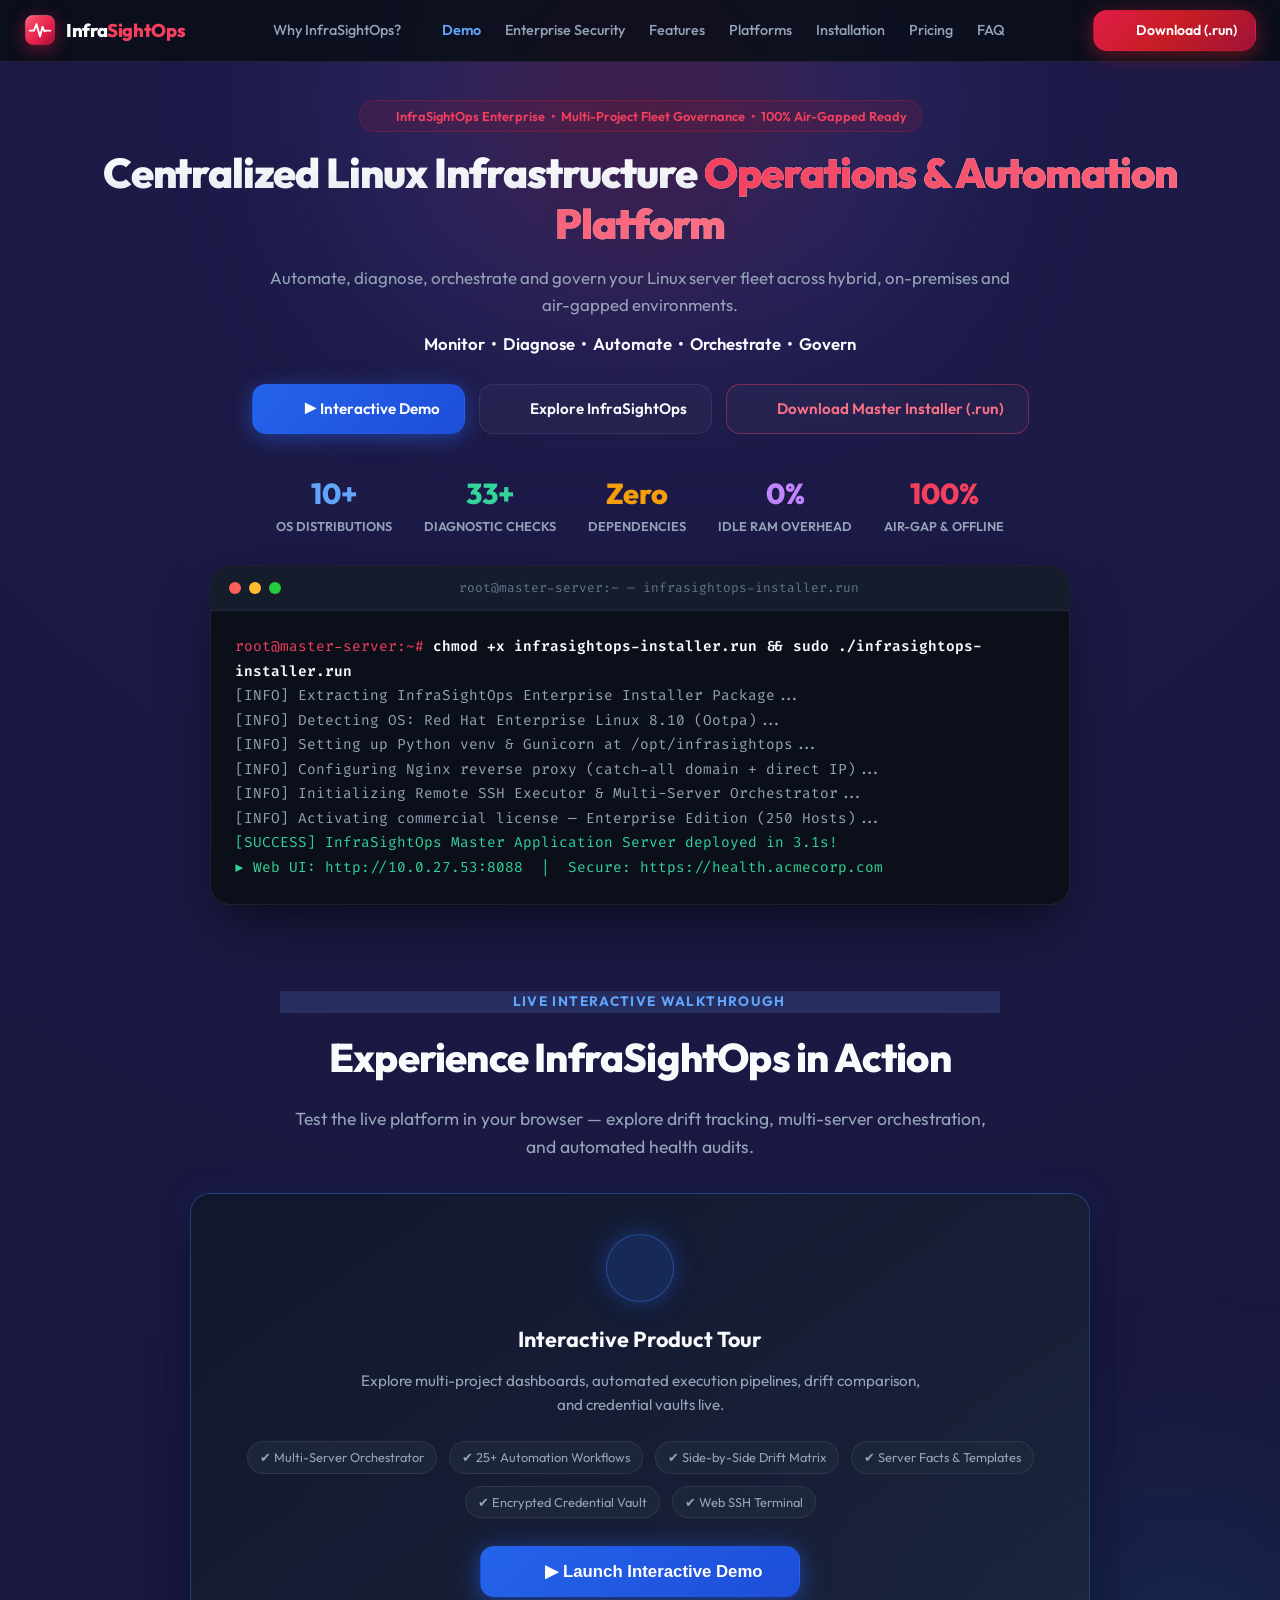
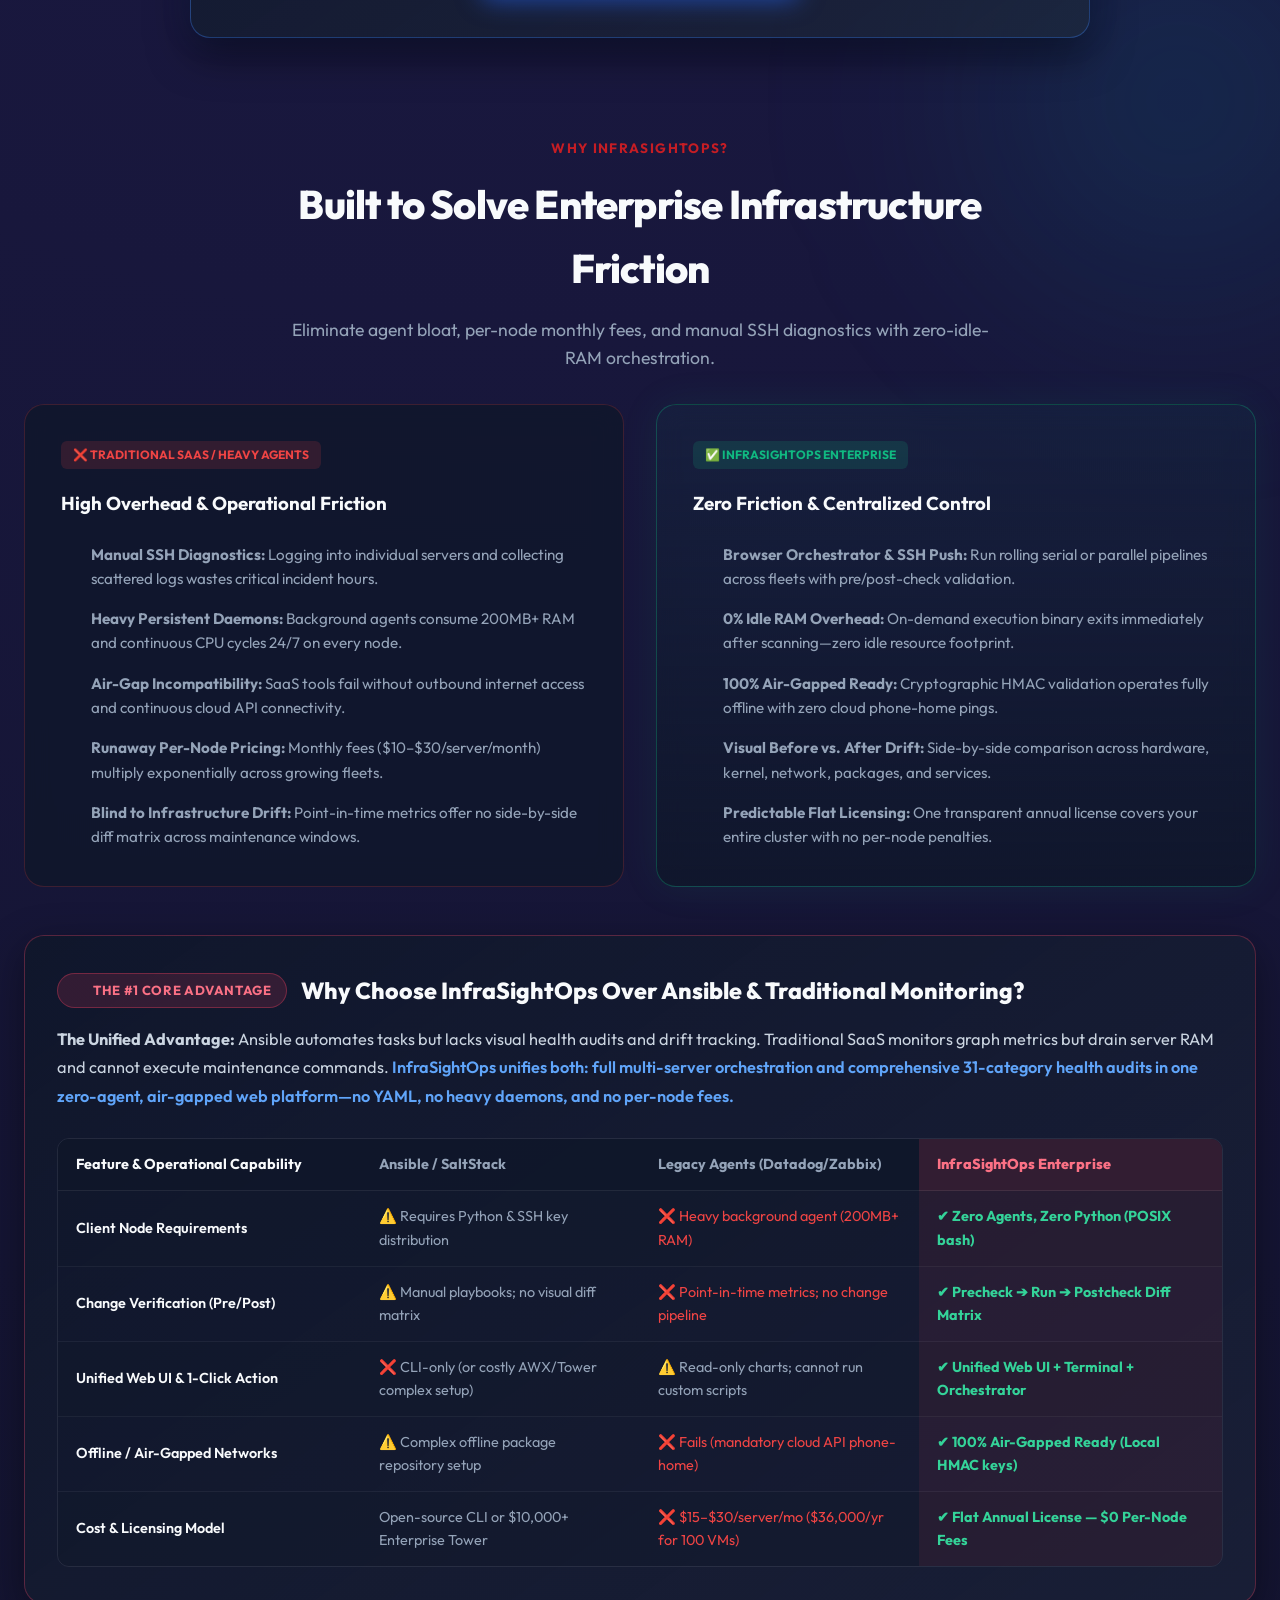
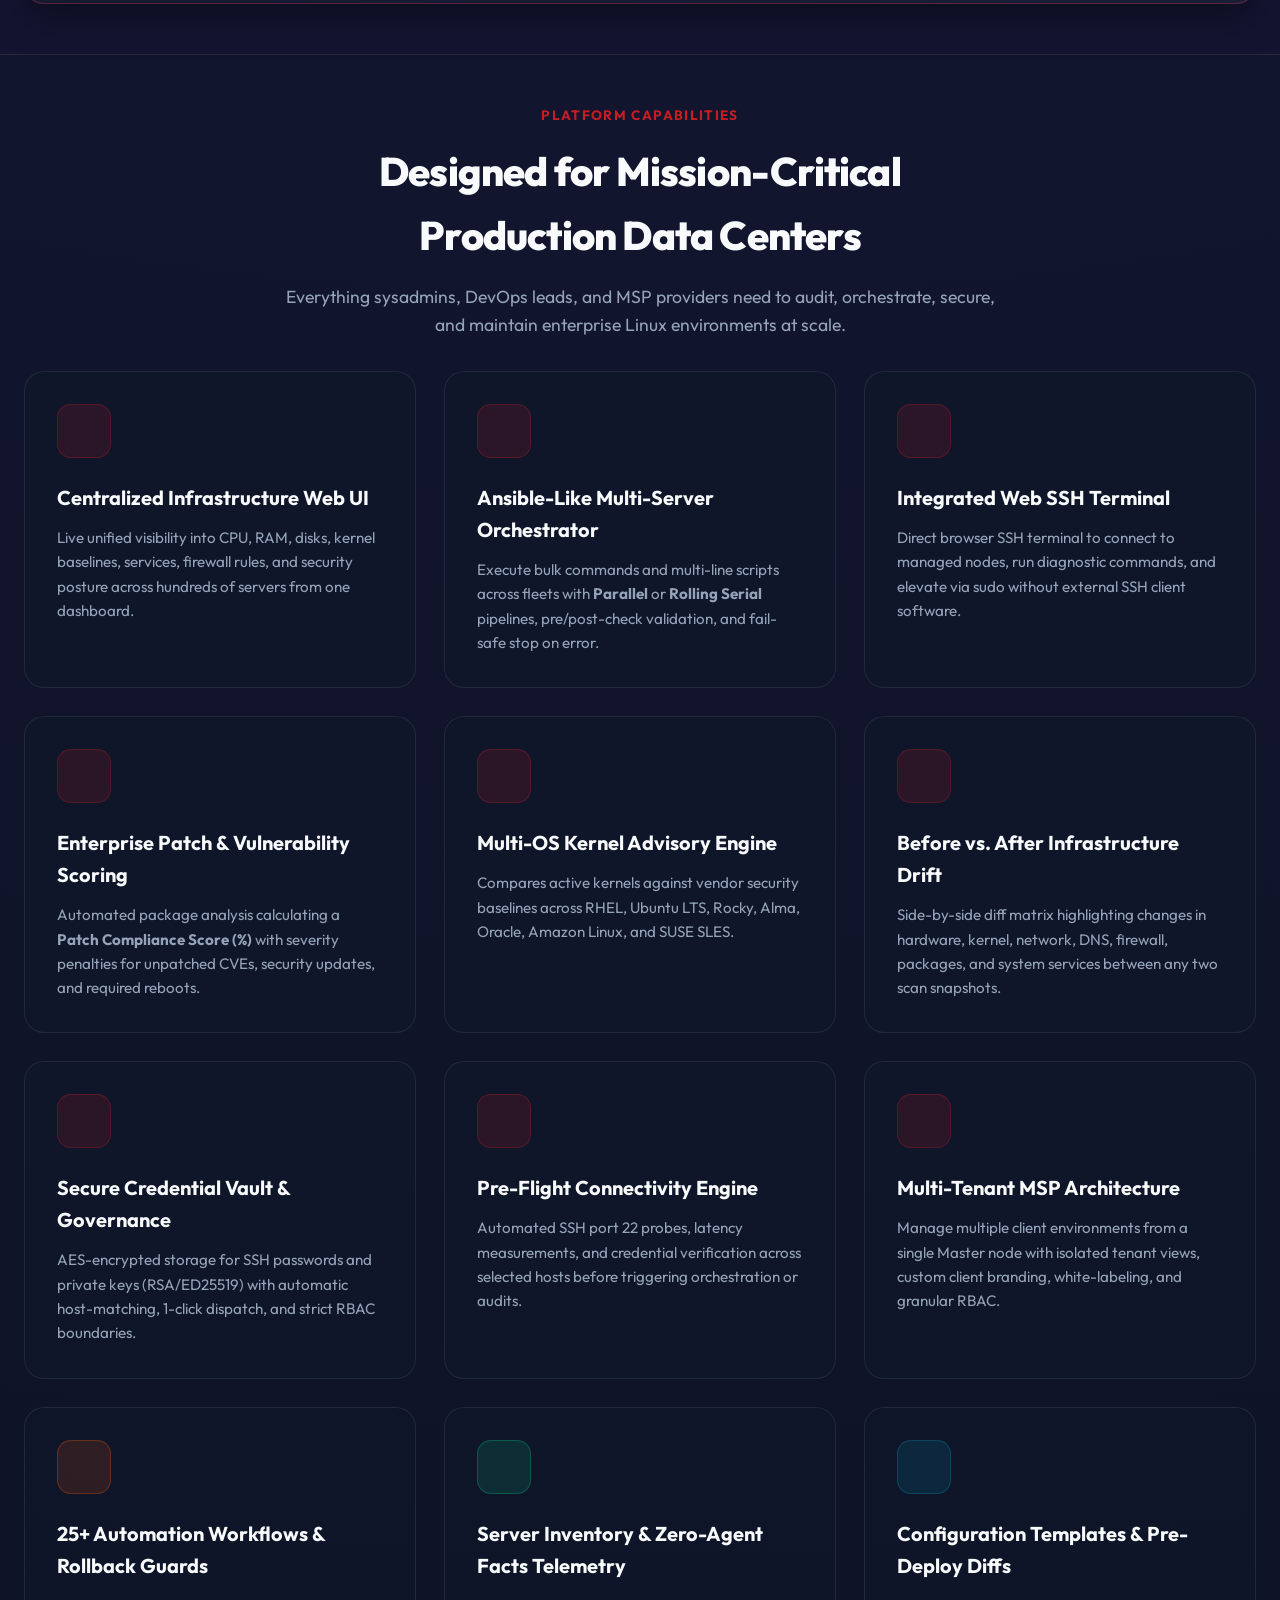
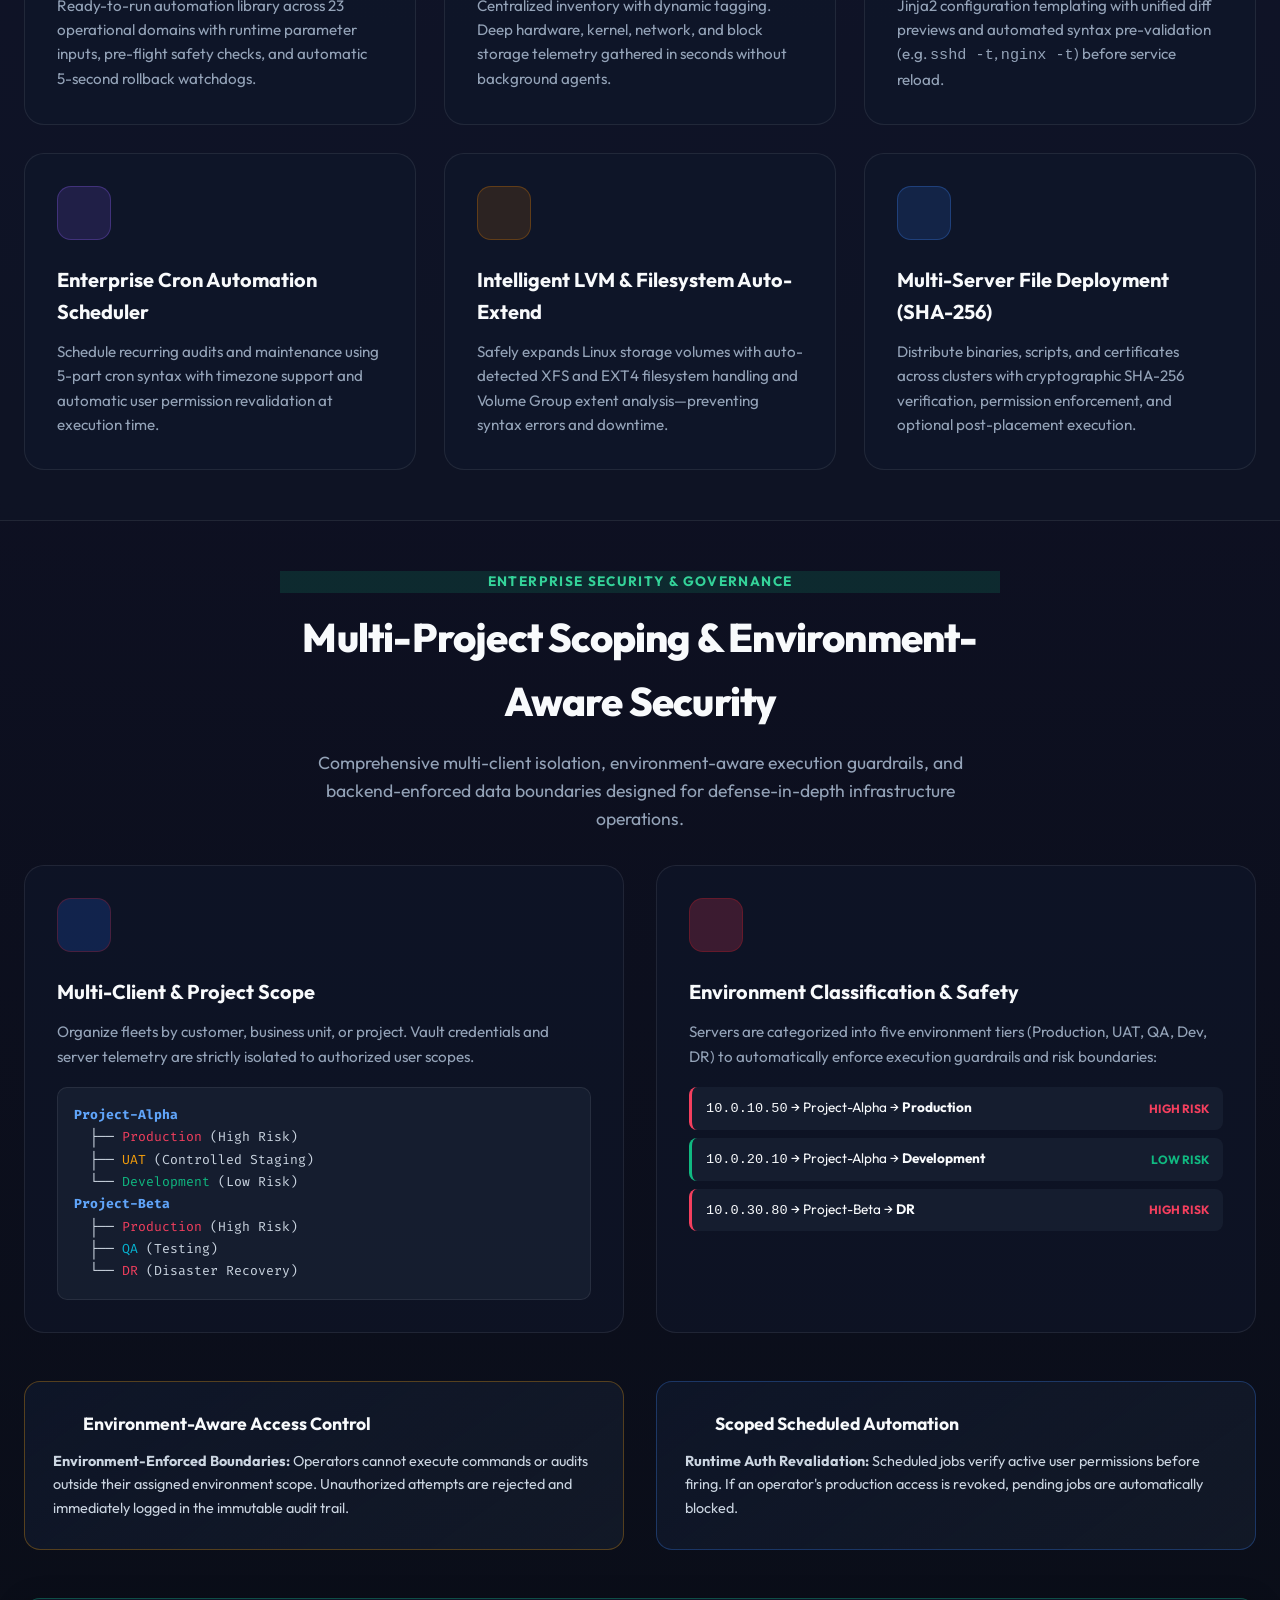
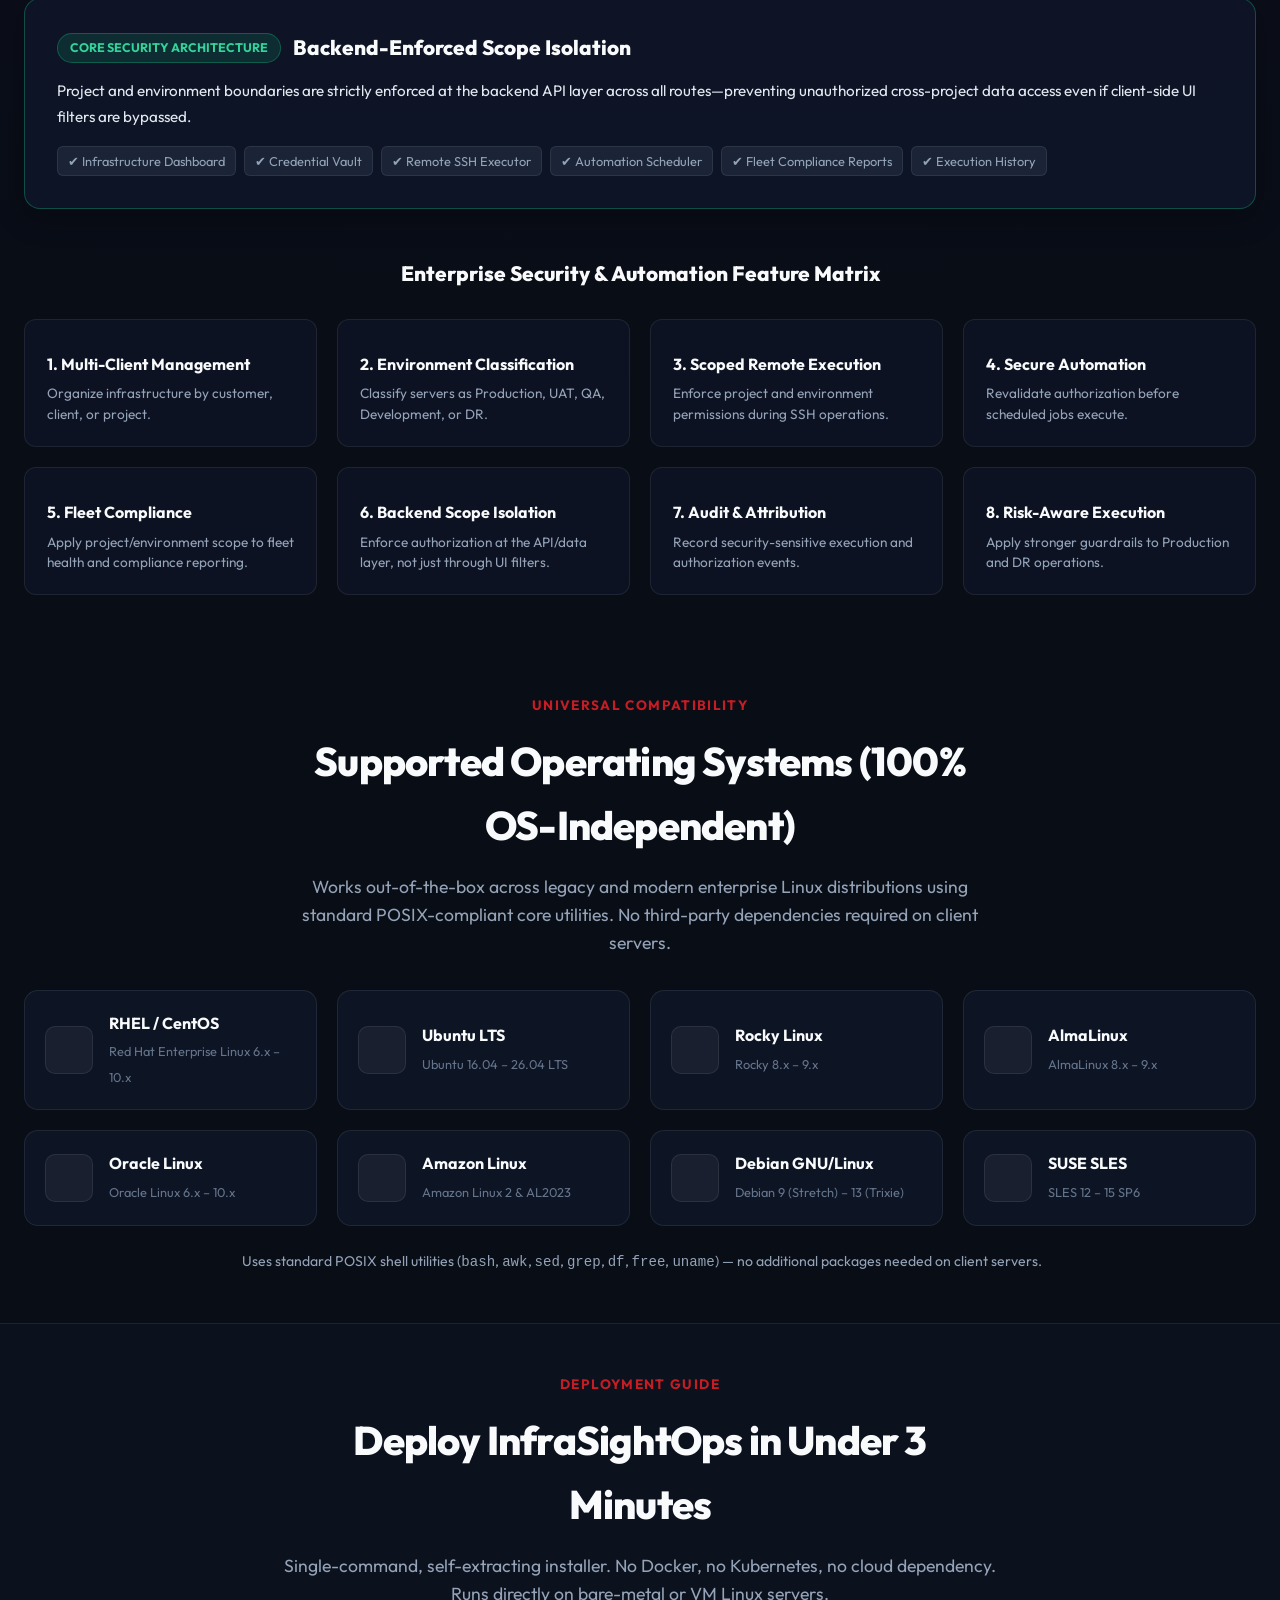
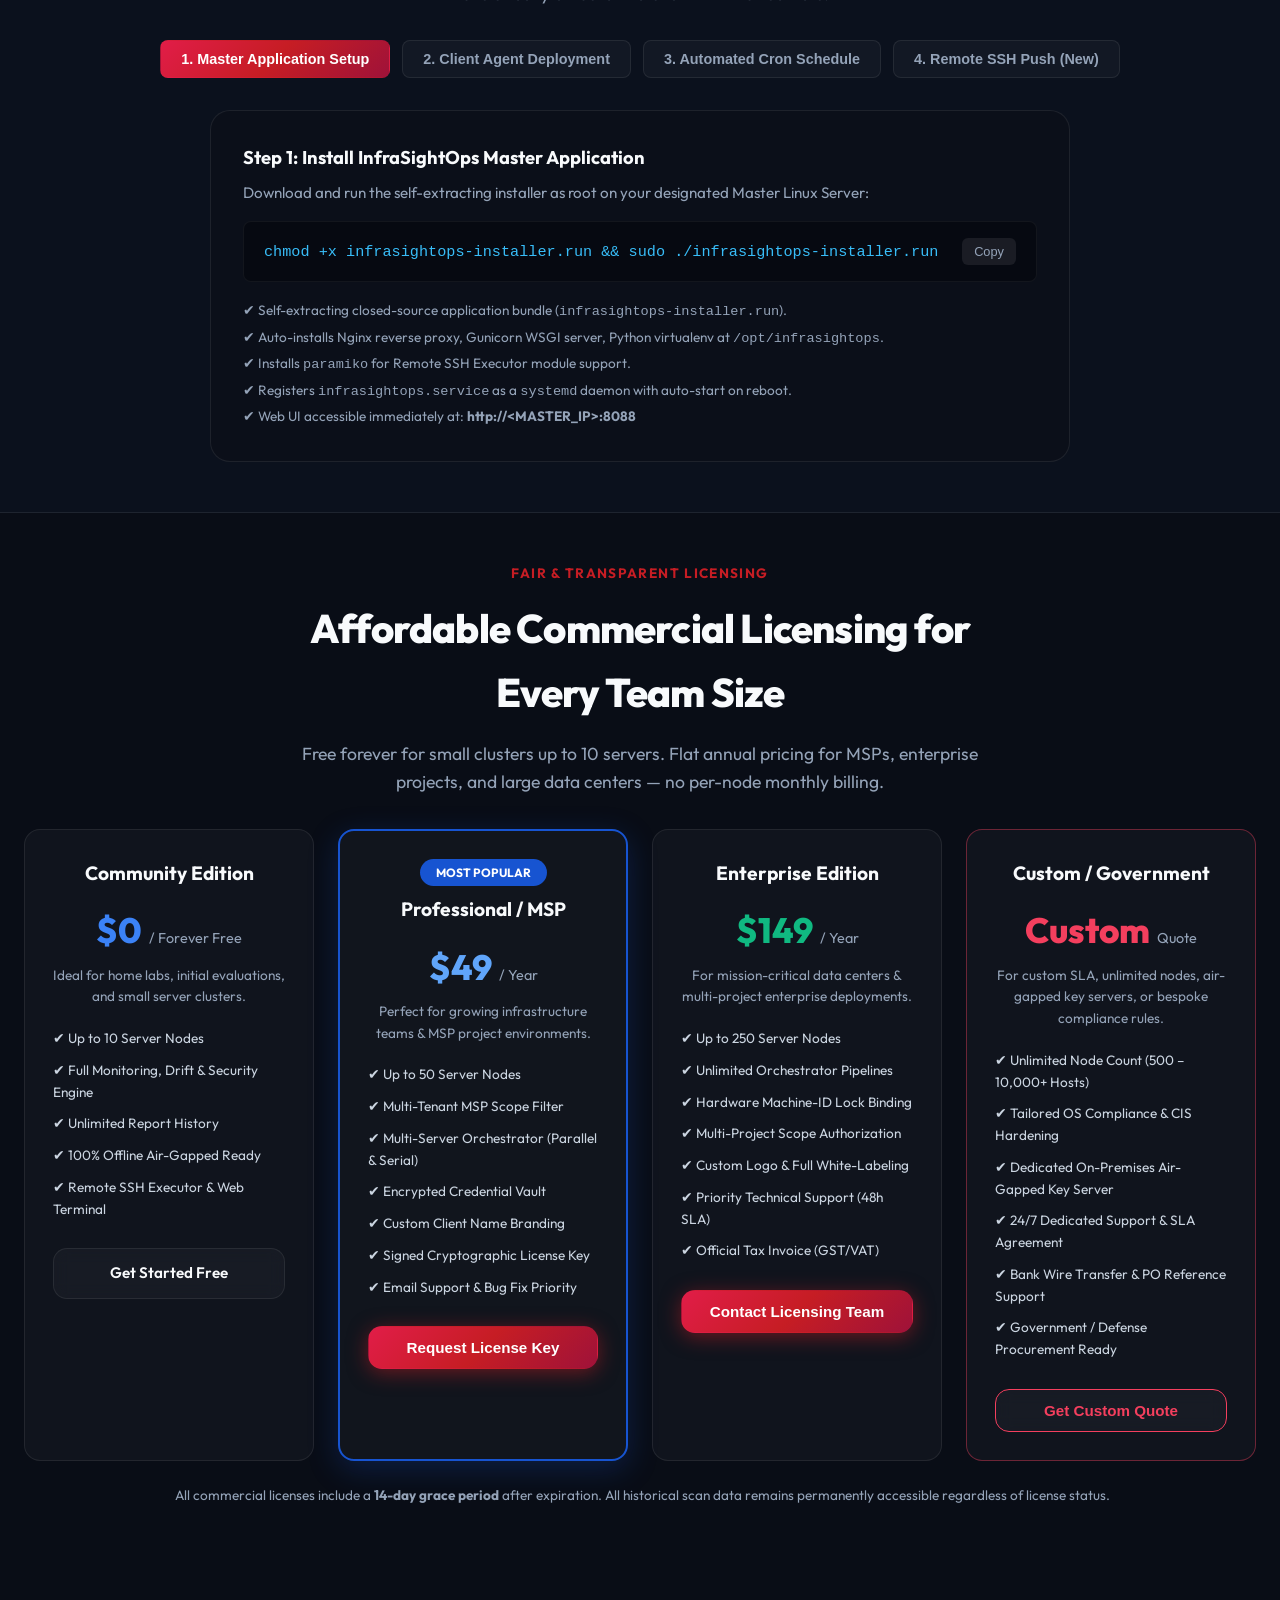
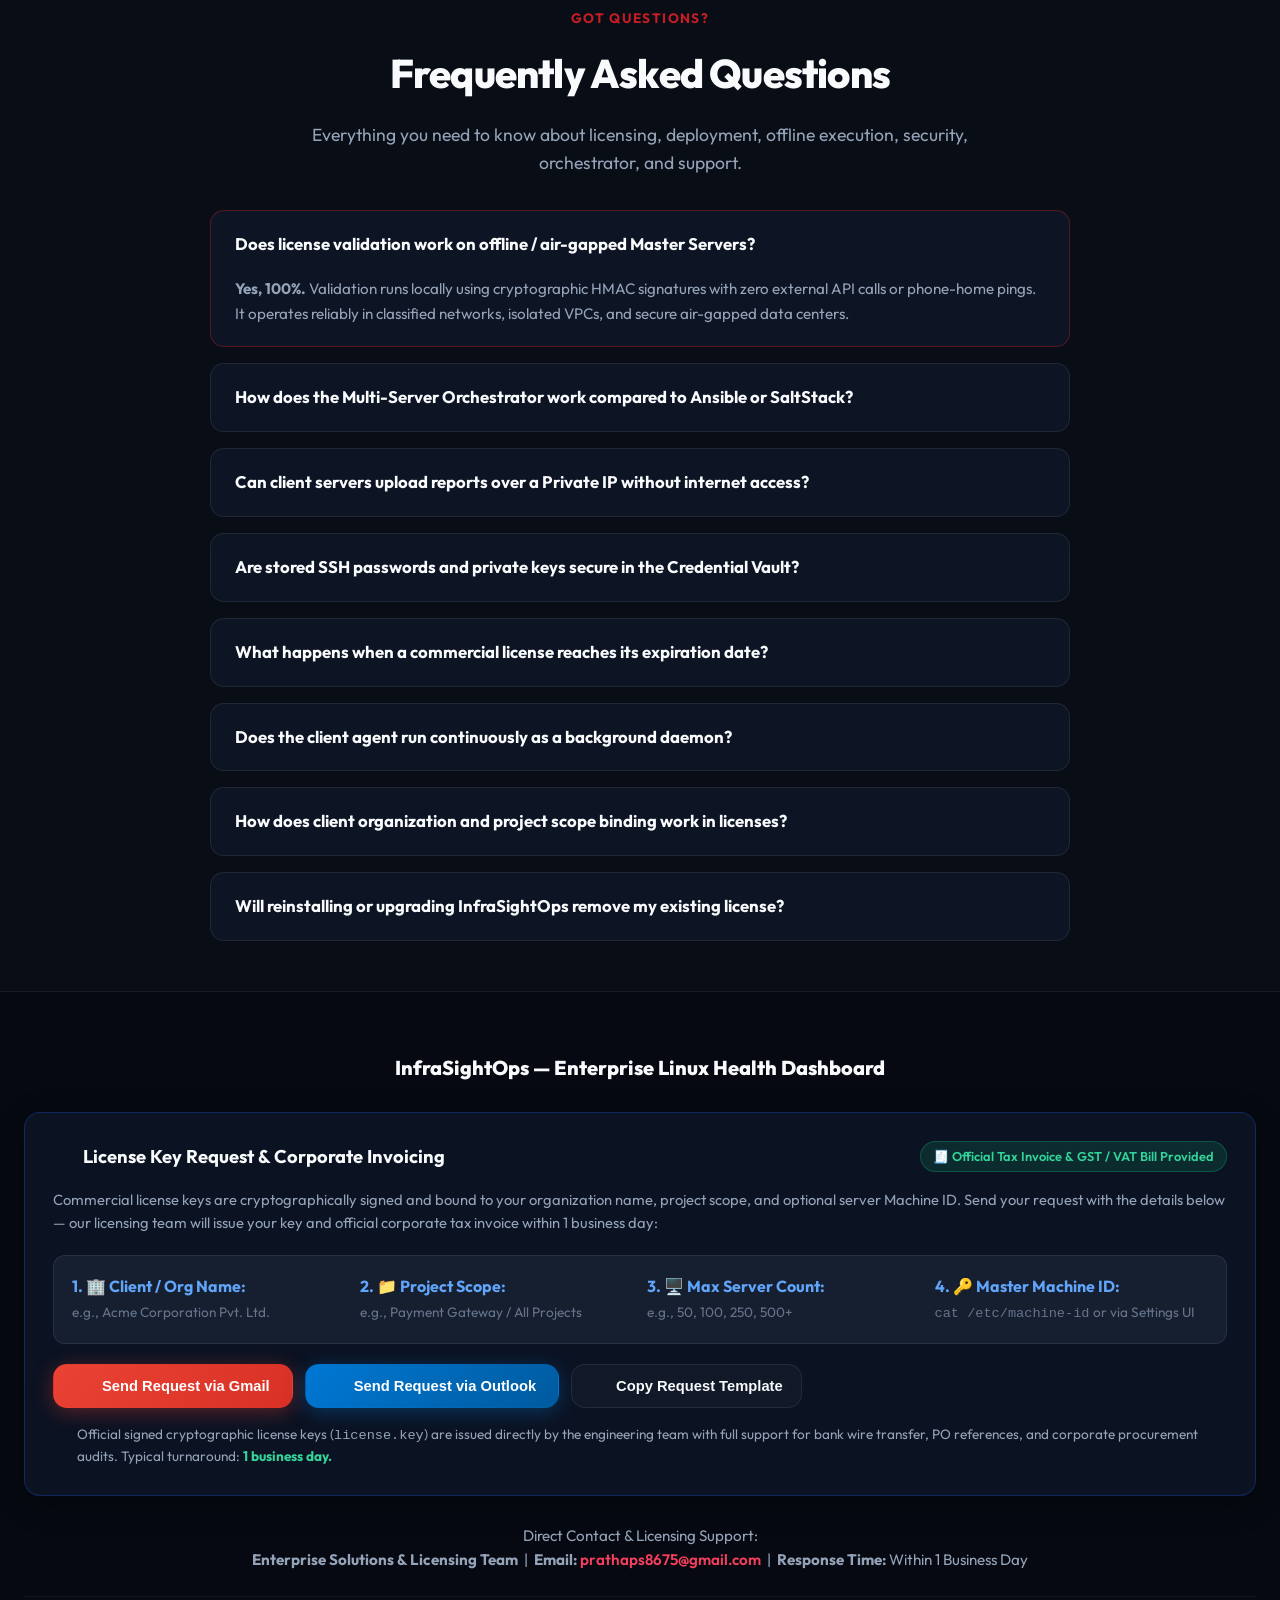
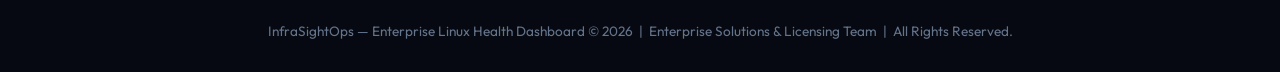
==== index.html @ fc7ecca4 "website" ====
<!DOCTYPE html>
<html lang="en">
<head>
    <meta charset="UTF-8">
    <meta name="viewport" content="width=device-width, initial-scale=1.0">
    <title>InfraSightOps | Linux Infrastructure Monitoring &amp; Governance</title>
    <meta name="description" content="InfraSightOps is an enterprise Linux infrastructure monitoring and governance platform for centralized server management, diagnostics, security and automation.">
    <meta name="keywords" content="InfraSightOps, Linux infrastructure monitoring, Linux server governance, Linux health check, Linux fleet management, zero-agent Linux monitoring, Linux drift detection, Linux compliance audit, server diagnostics, infrastructure automation">
    <meta name="robots" content="index, follow">
    <link rel="canonical" href="https://www.infrasightops.com/">

    <!-- Open Graph / Facebook -->
    <meta property="og:type" content="website">
    <meta property="og:url" content="https://www.infrasightops.com/">
    <meta property="og:site_name" content="InfraSightOps">
    <meta property="og:title" content="InfraSightOps | Linux Infrastructure Monitoring &amp; Governance">
    <meta property="og:description" content="InfraSightOps is an enterprise Linux infrastructure monitoring and governance platform for centralized server management, diagnostics, security and automation.">
    <meta property="og:image" content="https://www.infrasightops.com/favicon-64.png">

    <!-- Twitter Card -->
    <meta name="twitter:card" content="summary_large_image">
    <meta name="twitter:url" content="https://www.infrasightops.com/">
    <meta name="twitter:title" content="InfraSightOps | Linux Infrastructure Monitoring &amp; Governance">
    <meta name="twitter:description" content="InfraSightOps is an enterprise Linux infrastructure monitoring and governance platform for centralized server management, diagnostics, security and automation.">
    <meta name="twitter:image" content="https://www.infrasightops.com/favicon-64.png">

    <!-- Schema.org JSON-LD Structured Data for Google Search -->
    <script type="application/ld+json">
    {
      "@context": "https://schema.org",
      "@type": "SoftwareApplication",
      "name": "InfraSightOps",
      "url": "https://www.infrasightops.com/",
      "operatingSystem": "Linux",
      "applicationCategory": "DevOpsApplication",
      "description": "InfraSightOps is an enterprise Linux infrastructure monitoring and governance platform for centralized server management, diagnostics, security and automation.",
      "offers": {
        "@type": "Offer",
        "price": "0",
        "priceCurrency": "USD"
      }
    }
    </script>

    <link rel="icon" type="image/svg+xml" href="favicon.svg?v=11">
    <link rel="alternate icon" type="image/svg+xml" href="/favicon.svg?v=11">
    <link rel="icon" type="image/png" sizes="32x32" href="favicon-32.png?v=11">
    <link rel="icon" type="image/png" sizes="64x64" href="favicon-64.png?v=11">
    <link rel="stylesheet" href="style.css">
    <script src="https://unpkg.com/lucide@latest"></script>
</head>
<body>

    <!-- Ambient Glow Effects -->
    <div class="ambient-glow-1"></div>
    <div class="ambient-glow-2"></div>

    <!-- Navigation Header -->
    <nav class="navbar">
        <div class="container nav-container">
            <a href="#" class="brand-logo">
                <img src="favicon.svg?v=11" alt="InfraSightOps Logo" class="brand-img" width="38" height="38">
                <span>Infra<span style="color:#F43F5E;">SightOps</span></span>
            </a>
            <ul class="nav-links">
                <li><a href="#why-needed">Why InfraSightOps?</a></li>
                <li><a href="#demo" style="color:#60A5FA;font-weight:600;"><i data-lucide="play-circle" style="width:14px;height:14px;display:inline-block;vertical-align:-2px;"></i> Demo</a></li>
                <li><a href="#security">Enterprise Security</a></li>
                <li><a href="#features">Features</a></li>
                <li><a href="#supported-os">Platforms</a></li>
                <li><a href="#installation">Installation</a></li>
                <li><a href="#pricing">Pricing</a></li>
                <li><a href="#faq">FAQ</a></li>
            </ul>
            <a href="downloads/infrasightops-installer.run" download="infrasightops-installer.run" class="btn btn-primary">
                <i data-lucide="download" style="width:16px;height:16px;"></i> Download (.run)
            </a>
            <button class="mobile-nav-toggle" onclick="toggleMobileNav()" aria-label="Toggle Navigation Menu">
                <i data-lucide="menu" style="width:20px;height:20px;"></i>
            </button>
        </div>
    </nav>

    <!-- Hero Section -->
    <header class="hero">
        <div class="container">
            <div class="badge-pill">
                <i data-lucide="shield-check" style="width:14px;height:14px;"></i>
                InfraSightOps Enterprise &nbsp;•&nbsp; Multi-Project Fleet Governance &nbsp;•&nbsp; 100% Air-Gapped Ready
            </div>

            <h1 class="hero-title">
                Centralized Linux Infrastructure <span>Operations &amp; Automation Platform</span>
            </h1>

            <p class="hero-subtitle">
                Automate, diagnose, orchestrate and govern your Linux server fleet across hybrid, on-premises and air-gapped environments.
            </p>

            <p class="hero-subtitle" style="margin-top:-14px;font-weight:600;color:var(--text-main);">
                Monitor &nbsp;•&nbsp; Diagnose &nbsp;•&nbsp; Automate &nbsp;•&nbsp; Orchestrate &nbsp;•&nbsp; Govern
            </p>

            <div class="hero-ctas">
                <a href="#demo" class="btn btn-primary superdemo-trigger" onclick="launchSuperdemo(event)" style="background:linear-gradient(135deg, #2563EB 0%, #1D4ED8 100%);box-shadow:0 4px 20px rgba(37,99,235,0.5);">
                    <i data-lucide="play-circle" style="width:18px;height:18px;"></i> ▶ Interactive Demo
                </a>
                <a href="#features" class="btn btn-outline">
                    <i data-lucide="compass" style="width:18px;height:18px;"></i> Explore InfraSightOps
                </a>
                <a href="downloads/infrasightops-installer.run" download="infrasightops-installer.run" class="btn btn-outline" style="border-color:rgba(244,63,94,0.4);color:#FB7185;">
                    <i data-lucide="download" style="width:18px;height:18px;"></i> Download Master Installer (.run)
                </a>
            </div>

            <!-- Stats Row -->
            <div style="display:flex;gap:32px;justify-content:center;flex-wrap:wrap;margin:36px 0 28px 0;">
                <div style="text-align:center;">
                    <div style="font-size:1.8rem;font-weight:800;color:#60A5FA;">10+</div>
                    <div style="font-size:0.8rem;color:var(--text-muted);font-weight:600;text-transform:uppercase;">OS Distributions</div>
                </div>
                <div style="text-align:center;">
                    <div style="font-size:1.8rem;font-weight:800;color:#34D399;">33+</div>
                    <div style="font-size:0.8rem;color:var(--text-muted);font-weight:600;text-transform:uppercase;">Diagnostic Checks</div>
                </div>
                <div style="text-align:center;">
                    <div style="font-size:1.8rem;font-weight:800;color:#F59E0B;">Zero</div>
                    <div style="font-size:0.8rem;color:var(--text-muted);font-weight:600;text-transform:uppercase;">Dependencies</div>
                </div>
                <div style="text-align:center;">
                    <div style="font-size:1.8rem;font-weight:800;color:#C084FC;">0%</div>
                    <div style="font-size:0.8rem;color:var(--text-muted);font-weight:600;text-transform:uppercase;">Idle RAM Overhead</div>
                </div>
                <div style="text-align:center;">
                    <div style="font-size:1.8rem;font-weight:800;color:#F43F5E;">100%</div>
                    <div style="font-size:0.8rem;color:var(--text-muted);font-weight:600;text-transform:uppercase;">Air-Gap &amp; Offline</div>
                </div>
            </div>

            <!-- Terminal Mockup Window -->
            <div class="terminal-window">
                <div class="terminal-header">
                    <div class="terminal-dots">
                        <div class="dot dot-red"></div>
                        <div class="dot dot-yellow"></div>
                        <div class="dot dot-green"></div>
                    </div>
                    <div class="terminal-title">root@master-server:~ — infrasightops-installer.run</div>
                    <i data-lucide="code" style="width:14px;height:14px;color:var(--text-dim);"></i>
                </div>
                <div class="terminal-body">
                    <div><span class="prompt">root@master-server:~#</span> <span class="command">chmod +x infrasightops-installer.run &amp;&amp; sudo ./infrasightops-installer.run</span></div>
                    <div class="output-info">[INFO] Extracting InfraSightOps Enterprise Installer Package...</div>
                    <div class="output-info">[INFO] Detecting OS: Red Hat Enterprise Linux 8.10 (Ootpa)...</div>
                    <div class="output-info">[INFO] Setting up Python venv &amp; Gunicorn at /opt/infrasightops...</div>
                    <div class="output-info">[INFO] Configuring Nginx reverse proxy (catch-all domain + direct IP)...</div>
                    <div class="output-info">[INFO] Initializing Remote SSH Executor &amp; Multi-Server Orchestrator...</div>
                    <div class="output-info">[INFO] Activating commercial license — Enterprise Edition (250 Hosts)...</div>
                    <div class="output-success">[SUCCESS] InfraSightOps Master Application Server deployed in 3.1s!</div>
                    <div class="output-success">► Web UI: http://10.0.27.53:8088 &nbsp;|&nbsp; Secure: https://health.acmecorp.com</div>
                </div>
            </div>
        </div>
    </header>

    <!-- =============================================================================
         Interactive Product Demo Section (Unified On-Demand Supademo Player)
         ============================================================================= -->
    <section id="demo" class="section" style="padding-top: 50px; padding-bottom: 50px;">
        <div class="container">
            <div class="section-header">
                <span class="section-tag" style="background:rgba(96,165,250,0.15);color:#60A5FA;border-color:rgba(96,165,250,0.3);">
                    <i data-lucide="play-circle" style="width:14px;height:14px;display:inline-block;vertical-align:-2px;"></i> Live Interactive Walkthrough
                </span>
                <h2 class="section-title">Experience InfraSightOps in Action</h2>
                <p class="section-desc">Test the live platform in your browser — explore drift tracking, multi-server orchestration, and automated health audits.</p>
            </div>

            <!-- 1. Interactive Demo Teaser Launcher Card -->
            <div id="demo-launcher" class="demo-launcher-card" style="text-align:center;">
                <div style="width:68px;height:68px;border-radius:50%;background:rgba(37,99,235,0.2);color:#60A5FA;display:flex;align-items:center;justify-content:center;margin:0 auto 20px;border:1px solid rgba(59,130,246,0.4);box-shadow:0 0 25px rgba(37,99,235,0.4);">
                    <i data-lucide="play" style="width:28px;height:28px;margin-left:3px;"></i>
                </div>
                <h3 style="color:#F8FAFC;font-size:1.35rem;font-weight:700;margin-bottom:12px;">Interactive Product Tour</h3>
                <p style="color:var(--text-muted);font-size:0.95rem;max-width:580px;margin:0 auto 24px;line-height:1.6;">
                    Explore multi-project dashboards, automated execution pipelines, drift comparison, and credential vaults live.
                </p>
                <div style="display:flex;justify-content:center;gap:12px;flex-wrap:wrap;margin-bottom:28px;">
                    <span style="background:rgba(30,41,59,0.8);border:1px solid var(--border-glass);padding:5px 12px;border-radius:20px;font-size:0.8rem;color:#94A3B8;">✔ Multi-Server Orchestrator</span>
                    <span style="background:rgba(30,41,59,0.8);border:1px solid var(--border-glass);padding:5px 12px;border-radius:20px;font-size:0.8rem;color:#94A3B8;">✔ 25+ Automation Workflows</span>
                    <span style="background:rgba(30,41,59,0.8);border:1px solid var(--border-glass);padding:5px 12px;border-radius:20px;font-size:0.8rem;color:#94A3B8;">✔ Side-by-Side Drift Matrix</span>
                    <span style="background:rgba(30,41,59,0.8);border:1px solid var(--border-glass);padding:5px 12px;border-radius:20px;font-size:0.8rem;color:#94A3B8;">✔ Server Facts &amp; Templates</span>
                    <span style="background:rgba(30,41,59,0.8);border:1px solid var(--border-glass);padding:5px 12px;border-radius:20px;font-size:0.8rem;color:#94A3B8;">✔ Encrypted Credential Vault</span>
                    <span style="background:rgba(30,41,59,0.8);border:1px solid var(--border-glass);padding:5px 12px;border-radius:20px;font-size:0.8rem;color:#94A3B8;">✔ Web SSH Terminal</span>
                </div>
                <button type="button" class="btn btn-primary superdemo-trigger" onclick="launchSuperdemo(event)" style="font-size:1.05rem;padding:14px 36px;background:linear-gradient(135deg, #2563EB 0%, #1D4ED8 100%);box-shadow:0 4px 25px rgba(37,99,235,0.6);">
                    <i data-lucide="play-circle" style="width:20px;height:20px;"></i> ▶ Launch Interactive Demo
                </button>
            </div>

            <!-- 2. On-Demand Embedded Player Container with Loading Skeleton & Fallback -->
            <div id="demo-player" class="demo-player-container">
                <div style="display:flex;align-items:center;justify-content:space-between;padding:6px 14px 12px;border-bottom:1px solid rgba(255,255,255,0.06);margin-bottom:12px;flex-wrap:wrap;gap:8px;">
                    <div style="display:flex;align-items:center;gap:8px;">
                        <span style="width:11px;height:11px;border-radius:50%;background:#EF4444;display:inline-block;"></span>
                        <span style="width:11px;height:11px;border-radius:50%;background:#F59E0B;display:inline-block;"></span>
                        <span style="width:11px;height:11px;border-radius:50%;background:#10B981;display:inline-block;"></span>
                        <span style="font-family:var(--font-mono);font-size:0.82rem;color:var(--text-muted);margin-left:8px;">InfraSightOps Enterprise — Interactive Guided Tour</span>
                    </div>
                    <div style="display:flex;align-items:center;gap:10px;flex-wrap:wrap;">
                        <button type="button" onclick="reloadSuperdemo(event)" style="background:rgba(255,255,255,0.08);border:1px solid var(--border-glass);color:var(--text-muted);padding:4px 10px;border-radius:6px;font-size:0.8rem;cursor:pointer;display:inline-flex;align-items:center;gap:4px;">
                            <i data-lucide="rotate-cw" style="width:12px;height:12px;"></i> Reload
                        </button>
                        <a href="https://app.supademo.com/demo/cmt9seajv0pwsqmeblrkxbgje?utm_source=link" target="_blank" rel="noopener noreferrer" style="color:#60A5FA;font-size:0.82rem;font-weight:600;text-decoration:none;display:inline-flex;align-items:center;gap:5px;background:rgba(37,99,235,0.15);border:1px solid rgba(96,165,250,0.3);padding:4px 12px;border-radius:6px;">
                            <span>Open Fullscreen</span> <i data-lucide="external-link" style="width:12px;height:12px;"></i>
                        </a>
                        <button type="button" onclick="closeSuperdemo(event)" style="background:rgba(239,68,68,0.15);border:1px solid rgba(239,68,68,0.3);color:#F87171;padding:4px 10px;border-radius:6px;font-size:0.8rem;cursor:pointer;display:inline-flex;align-items:center;gap:4px;">
                            <i data-lucide="x" style="width:12px;height:12px;"></i> Close
                        </button>
                    </div>
                </div>

                <div style="position:relative;box-sizing:content-box;max-height:80vh;max-height:80svh;width:100%;aspect-ratio:2880/1530;padding:0;border-radius:12px;overflow:hidden;background:#0A0E17;box-shadow:inset 0 0 20px rgba(0,0,0,0.5);">
                    <!-- Skeleton Loader -->
                    <div id="demo-loader" class="demo-loader-skeleton">
                        <div class="demo-spinner"></div>
                        <div style="color:#94A3B8;font-size:0.92rem;font-weight:500;">Loading interactive product demo...</div>
                        <div style="font-size:0.8rem;color:#64748B;">If it doesn't load due to an ad-blocker, <a href="https://app.supademo.com/demo/cmt9seajv0pwsqmeblrkxbgje" target="_blank" rel="noopener noreferrer" style="color:#60A5FA;text-decoration:underline;">click here to open directly</a>.</div>
                    </div>
                    <!-- Iframe Player (src injected on-demand) -->
                    <iframe id="superdemo-iframe" src="about:blank" title="Comprehensive Linux Server Management and Compliance Auditing" allow="clipboard-write" frameborder="0" webkitallowfullscreen="true" mozallowfullscreen="true" allowfullscreen style="position:absolute;top:0;left:0;width:100%;height:100%;border:none;border-radius:12px;"></iframe>
                </div>
            </div>
        </div>
    </section>

    <!-- Why Needed / Problem vs Solution Section -->
    <section id="why-needed" class="section">
        <div class="container">
            <div class="section-header">
                <span class="section-tag">Why InfraSightOps?</span>
                <h2 class="section-title">Built to Solve Enterprise Infrastructure Friction</h2>
                <p class="section-desc">Eliminate agent bloat, per-node monthly fees, and manual SSH diagnostics with zero-idle-RAM orchestration.</p>
            </div>

            <div class="grid-2">
                <!-- Problem Card -->
                <div class="compare-card problem">
                    <span class="card-badge badge-problem">❌ Traditional SaaS / Heavy Agents</span>
                    <h3>High Overhead &amp; Operational Friction</h3>
                    <ul class="compare-list">
                        <li>
                            <i data-lucide="x-circle" style="color:#EF4444;width:18px;height:18px;flex-shrink:0;"></i>
                            <span><strong>Manual SSH Diagnostics:</strong> Logging into individual servers and collecting scattered logs wastes critical incident hours.</span>
                        </li>
                        <li>
                            <i data-lucide="x-circle" style="color:#EF4444;width:18px;height:18px;flex-shrink:0;"></i>
                            <span><strong>Heavy Persistent Daemons:</strong> Background agents consume 200MB+ RAM and continuous CPU cycles 24/7 on every node.</span>
                        </li>
                        <li>
                            <i data-lucide="x-circle" style="color:#EF4444;width:18px;height:18px;flex-shrink:0;"></i>
                            <span><strong>Air-Gap Incompatibility:</strong> SaaS tools fail without outbound internet access and continuous cloud API connectivity.</span>
                        </li>
                        <li>
                            <i data-lucide="x-circle" style="color:#EF4444;width:18px;height:18px;flex-shrink:0;"></i>
                            <span><strong>Runaway Per-Node Pricing:</strong> Monthly fees ($10–$30/server/month) multiply exponentially across growing fleets.</span>
                        </li>
                        <li>
                            <i data-lucide="x-circle" style="color:#EF4444;width:18px;height:18px;flex-shrink:0;"></i>
                            <span><strong>Blind to Infrastructure Drift:</strong> Point-in-time metrics offer no side-by-side diff matrix across maintenance windows.</span>
                        </li>
                    </ul>
                </div>

                <!-- Solution Card -->
                <div class="compare-card solution">
                    <span class="card-badge badge-solution">✅ InfraSightOps Enterprise</span>
                    <h3>Zero Friction &amp; Centralized Control</h3>
                    <ul class="compare-list">
                        <li>
                            <i data-lucide="check-circle-2" style="color:#10B981;width:18px;height:18px;flex-shrink:0;"></i>
                            <span><strong>Browser Orchestrator &amp; SSH Push:</strong> Run rolling serial or parallel pipelines across fleets with pre/post-check validation.</span>
                        </li>
                        <li>
                            <i data-lucide="check-circle-2" style="color:#10B981;width:18px;height:18px;flex-shrink:0;"></i>
                            <span><strong>0% Idle RAM Overhead:</strong> On-demand execution binary exits immediately after scanning—zero idle resource footprint.</span>
                        </li>
                        <li>
                            <i data-lucide="check-circle-2" style="color:#10B981;width:18px;height:18px;flex-shrink:0;"></i>
                            <span><strong>100% Air-Gapped Ready:</strong> Cryptographic HMAC validation operates fully offline with zero cloud phone-home pings.</span>
                        </li>
                        <li>
                            <i data-lucide="check-circle-2" style="color:#10B981;width:18px;height:18px;flex-shrink:0;"></i>
                            <span><strong>Visual Before vs. After Drift:</strong> Side-by-side comparison across hardware, kernel, network, packages, and services.</span>
                        </li>
                        <li>
                            <i data-lucide="check-circle-2" style="color:#10B981;width:18px;height:18px;flex-shrink:0;"></i>
                            <span><strong>Predictable Flat Licensing:</strong> One transparent annual license covers your entire cluster with no per-node penalties.</span>
                        </li>
                    </ul>
                </div>
            </div>

            <!-- ONE Strong Differentiator & Comparison Matrix -->
            <div style="margin-top:48px;background:linear-gradient(145deg, rgba(15,23,42,0.85), rgba(30,41,59,0.5));border:1px solid rgba(244,63,94,0.3);border-radius:20px;padding:36px 32px;box-shadow:0 12px 40px rgba(0,0,0,0.4);">
                
                <!-- Strong Point Banner -->
                <div style="display:flex;align-items:center;gap:14px;margin-bottom:16px;flex-wrap:wrap;">
                    <span style="background:rgba(244,63,94,0.15);color:#FB7185;border:1px solid rgba(244,63,94,0.35);padding:6px 14px;border-radius:20px;font-size:0.82rem;font-weight:700;text-transform:uppercase;letter-spacing:0.05em;display:inline-flex;align-items:center;gap:6px;">
                        <i data-lucide="zap" style="width:15px;height:15px;"></i> The #1 Core Advantage
                    </span>
                    <h3 style="color:#F8FAFC;font-size:1.45rem;font-weight:800;margin:0;">
                        Why Choose InfraSightOps Over Ansible &amp; Traditional Monitoring?
                    </h3>
                </div>

                <p style="color:#CBD5E1;font-size:1.02rem;line-height:1.75;margin-bottom:28px;">
                    <strong>The Unified Advantage:</strong> Ansible automates tasks but lacks visual health audits and drift tracking. Traditional SaaS monitors graph metrics but drain server RAM and cannot execute maintenance commands. 
                    <span style="color:#60A5FA;font-weight:600;">InfraSightOps unifies both: full multi-server orchestration and comprehensive 31-category health audits in one zero-agent, air-gapped web platform—no YAML, no heavy daemons, and no per-node fees.</span>
                </p>

                <!-- Comparison Table -->
                <div style="overflow-x:auto;">
                    <table style="width:100%;border-collapse:separate;border-spacing:0;font-size:0.9rem;text-align:left;border-radius:12px;overflow:hidden;border:1px solid var(--border-glass);">
                        <thead>
                            <tr style="background:rgba(15,23,42,0.9);color:#F8FAFC;">
                                <th style="padding:14px 18px;font-weight:700;border-bottom:1px solid var(--border-glass);width:26%;">Feature &amp; Operational Capability</th>
                                <th style="padding:14px 18px;font-weight:700;border-bottom:1px solid var(--border-glass);width:24%;color:#94A3B8;">Ansible / SaltStack</th>
                                <th style="padding:14px 18px;font-weight:700;border-bottom:1px solid var(--border-glass);width:24%;color:#94A3B8;">Legacy Agents (Datadog/Zabbix)</th>
                                <th style="padding:14px 18px;font-weight:800;border-bottom:1px solid var(--border-glass);width:26%;background:rgba(244,63,94,0.15);color:#FB7185;">InfraSightOps Enterprise</th>
                            </tr>
                        </thead>
                        <tbody>
                            <tr style="border-bottom:1px solid rgba(255,255,255,0.05);background:rgba(15,23,42,0.4);">
                                <td style="padding:14px 18px;font-weight:600;color:#F8FAFC;border-bottom:1px solid rgba(255,255,255,0.05);">Client Node Requirements</td>
                                <td style="padding:14px 18px;color:#94A3B8;border-bottom:1px solid rgba(255,255,255,0.05);">⚠️ Requires Python &amp; SSH key distribution</td>
                                <td style="padding:14px 18px;color:#EF4444;border-bottom:1px solid rgba(255,255,255,0.05);">❌ Heavy background agent (200MB+ RAM)</td>
                                <td style="padding:14px 18px;font-weight:700;color:#34D399;background:rgba(244,63,94,0.08);border-bottom:1px solid rgba(255,255,255,0.05);">✔ <strong>Zero Agents, Zero Python (POSIX bash)</strong></td>
                            </tr>
                            <tr style="border-bottom:1px solid rgba(255,255,255,0.05);background:rgba(15,23,42,0.2);">
                                <td style="padding:14px 18px;font-weight:600;color:#F8FAFC;border-bottom:1px solid rgba(255,255,255,0.05);">Change Verification (Pre/Post)</td>
                                <td style="padding:14px 18px;color:#94A3B8;border-bottom:1px solid rgba(255,255,255,0.05);">⚠️ Manual playbooks; no visual diff matrix</td>
                                <td style="padding:14px 18px;color:#EF4444;border-bottom:1px solid rgba(255,255,255,0.05);">❌ Point-in-time metrics; no change pipeline</td>
                                <td style="padding:14px 18px;font-weight:700;color:#34D399;background:rgba(244,63,94,0.08);border-bottom:1px solid rgba(255,255,255,0.05);">✔ <strong>Precheck ➔ Run ➔ Postcheck Diff Matrix</strong></td>
                            </tr>
                            <tr style="border-bottom:1px solid rgba(255,255,255,0.05);background:rgba(15,23,42,0.4);">
                                <td style="padding:14px 18px;font-weight:600;color:#F8FAFC;border-bottom:1px solid rgba(255,255,255,0.05);">Unified Web UI &amp; 1-Click Action</td>
                                <td style="padding:14px 18px;color:#94A3B8;border-bottom:1px solid rgba(255,255,255,0.05);">❌ CLI-only (or costly AWX/Tower complex setup)</td>
                                <td style="padding:14px 18px;color:#94A3B8;border-bottom:1px solid rgba(255,255,255,0.05);">⚠️ Read-only charts; cannot run custom scripts</td>
                                <td style="padding:14px 18px;font-weight:700;color:#34D399;background:rgba(244,63,94,0.08);border-bottom:1px solid rgba(255,255,255,0.05);">✔ <strong>Unified Web UI + Terminal + Orchestrator</strong></td>
                            </tr>
                            <tr style="border-bottom:1px solid rgba(255,255,255,0.05);background:rgba(15,23,42,0.2);">
                                <td style="padding:14px 18px;font-weight:600;color:#F8FAFC;border-bottom:1px solid rgba(255,255,255,0.05);">Offline / Air-Gapped Networks</td>
                                <td style="padding:14px 18px;color:#94A3B8;border-bottom:1px solid rgba(255,255,255,0.05);">⚠️ Complex offline package repository setup</td>
                                <td style="padding:14px 18px;color:#EF4444;border-bottom:1px solid rgba(255,255,255,0.05);">❌ Fails (mandatory cloud API phone-home)</td>
                                <td style="padding:14px 18px;font-weight:700;color:#34D399;background:rgba(244,63,94,0.08);border-bottom:1px solid rgba(255,255,255,0.05);">✔ <strong>100% Air-Gapped Ready (Local HMAC keys)</strong></td>
                            </tr>
                            <tr style="background:rgba(15,23,42,0.4);">
                                <td style="padding:14px 18px;font-weight:600;color:#F8FAFC;">Cost &amp; Licensing Model</td>
                                <td style="padding:14px 18px;color:#94A3B8;">Open-source CLI or $10,000+ Enterprise Tower</td>
                                <td style="padding:14px 18px;color:#EF4444;">❌ $15–$30/server/mo ($36,000/yr for 100 VMs)</td>
                                <td style="padding:14px 18px;font-weight:700;color:#34D399;background:rgba(244,63,94,0.08);">✔ <strong>Flat Annual License — $0 Per-Node Fees</strong></td>
                            </tr>
                        </tbody>
                    </table>
                </div>

            </div>
        </div>
    </section>

    <!-- Key Features Showcase -->
    <section id="features" class="section" style="background: rgba(15, 23, 42, 0.4); border-top: 1px solid var(--border-glass); border-bottom: 1px solid var(--border-glass);">
        <div class="container">
            <div class="section-header">
                <span class="section-tag">Platform Capabilities</span>
                <h2 class="section-title">Designed for Mission-Critical Production Data Centers</h2>
                <p class="section-desc">Everything sysadmins, DevOps leads, and MSP providers need to audit, orchestrate, secure, and maintain enterprise Linux environments at scale.</p>
            </div>

            <div class="grid-3">
                <!-- Feature 1 -->
                <div class="feature-card">
                    <div class="feature-icon"><i data-lucide="layout-dashboard" style="width:26px;height:26px;"></i></div>
                    <h3 class="feature-title">Centralized Infrastructure Web UI</h3>
                    <p class="feature-desc">Live unified visibility into CPU, RAM, disks, kernel baselines, services, firewall rules, and security posture across hundreds of servers from one dashboard.</p>
                </div>

                <!-- Feature 2 -->
                <div class="feature-card">
                    <div class="feature-icon"><i data-lucide="workflow" style="width:26px;height:26px;"></i></div>
                    <h3 class="feature-title">Ansible-Like Multi-Server Orchestrator</h3>
                    <p class="feature-desc">Execute bulk commands and multi-line scripts across fleets with <strong>Parallel</strong> or <strong>Rolling Serial</strong> pipelines, pre/post-check validation, and fail-safe stop on error.</p>
                </div>

                <!-- Feature 3 -->
                <div class="feature-card">
                    <div class="feature-icon"><i data-lucide="terminal" style="width:26px;height:26px;"></i></div>
                    <h3 class="feature-title">Integrated Web SSH Terminal</h3>
                    <p class="feature-desc">Direct browser SSH terminal to connect to managed nodes, run diagnostic commands, and elevate via sudo without external SSH client software.</p>
                </div>

                <!-- Feature 4 -->
                <div class="feature-card">
                    <div class="feature-icon"><i data-lucide="shield-alert" style="width:26px;height:26px;"></i></div>
                    <h3 class="feature-title">Enterprise Patch &amp; Vulnerability Scoring</h3>
                    <p class="feature-desc">Automated package analysis calculating a <strong>Patch Compliance Score (%)</strong> with severity penalties for unpatched CVEs, security updates, and required reboots.</p>
                </div>

                <!-- Feature 5 -->
                <div class="feature-card">
                    <div class="feature-icon"><i data-lucide="cpu" style="width:26px;height:26px;"></i></div>
                    <h3 class="feature-title">Multi-OS Kernel Advisory Engine</h3>
                    <p class="feature-desc">Compares active kernels against vendor security baselines across RHEL, Ubuntu LTS, Rocky, Alma, Oracle, Amazon Linux, and SUSE SLES.</p>
                </div>

                <!-- Feature 6 -->
                <div class="feature-card">
                    <div class="feature-icon"><i data-lucide="git-compare" style="width:26px;height:26px;"></i></div>
                    <h3 class="feature-title">Before vs. After Infrastructure Drift</h3>
                    <p class="feature-desc">Side-by-side diff matrix highlighting changes in hardware, kernel, network, DNS, firewall, packages, and system services between any two scan snapshots.</p>
                </div>

                <!-- Feature 7 -->
                <div class="feature-card">
                    <div class="feature-icon"><i data-lucide="key-round" style="width:26px;height:26px;"></i></div>
                    <h3 class="feature-title">Secure Credential Vault &amp; Governance</h3>
                    <p class="feature-desc">AES-encrypted storage for SSH passwords and private keys (RSA/ED25519) with automatic host-matching, 1-click dispatch, and strict RBAC boundaries.</p>
                </div>

                <!-- Feature 8 -->
                <div class="feature-card">
                    <div class="feature-icon"><i data-lucide="activity" style="width:26px;height:26px;"></i></div>
                    <h3 class="feature-title">Pre-Flight Connectivity Engine</h3>
                    <p class="feature-desc">Automated SSH port 22 probes, latency measurements, and credential verification across selected hosts before triggering orchestration or audits.</p>
                </div>

                <!-- Feature 9 -->
                <div class="feature-card">
                    <div class="feature-icon"><i data-lucide="building-2" style="width:26px;height:26px;"></i></div>
                    <h3 class="feature-title">Multi-Tenant MSP Architecture</h3>
                    <p class="feature-desc">Manage multiple client environments from a single Master node with isolated tenant views, custom client branding, white-labeling, and granular RBAC.</p>
                </div>

                <!-- Feature 10 -->
                <div class="feature-card">
                    <div class="feature-icon" style="background:rgba(234,88,12,0.15);border-color:rgba(234,88,12,0.3);color:#FB923C;"><i data-lucide="git-merge" style="width:26px;height:26px;"></i></div>
                    <h3 class="feature-title">25+ Automation Workflows &amp; Rollback Guards</h3>
                    <p class="feature-desc">Ready-to-run automation library across 23 operational domains with runtime parameter inputs, pre-flight safety checks, and automatic 5-second rollback watchdogs.</p>
                </div>

                <!-- Feature 11 -->
                <div class="feature-card">
                    <div class="feature-icon" style="background:rgba(16,185,129,0.15);border-color:rgba(16,185,129,0.3);color:#34D399;"><i data-lucide="cpu" style="width:26px;height:26px;"></i></div>
                    <h3 class="feature-title">Server Inventory &amp; Zero-Agent Facts Telemetry</h3>
                    <p class="feature-desc">Centralized inventory with dynamic tagging. Deep hardware, kernel, network, and block storage telemetry gathered in seconds without background agents.</p>
                </div>

                <!-- Feature 12 -->
                <div class="feature-card">
                    <div class="feature-icon" style="background:rgba(8,145,178,0.15);border-color:rgba(8,145,178,0.3);color:#22D3EE;"><i data-lucide="file-code" style="width:26px;height:26px;"></i></div>
                    <h3 class="feature-title">Configuration Templates &amp; Pre-Deploy Diffs</h3>
                    <p class="feature-desc">Jinja2 configuration templating with unified diff previews and automated syntax pre-validation (e.g. <code>sshd -t</code>, <code>nginx -t</code>) before service reload.</p>
                </div>

                <!-- Feature 13 -->
                <div class="feature-card">
                    <div class="feature-icon" style="background:rgba(139,92,246,0.15);border-color:rgba(139,92,246,0.3);color:#A78BFA;"><i data-lucide="calendar-clock" style="width:26px;height:26px;"></i></div>
                    <h3 class="feature-title">Enterprise Cron Automation Scheduler</h3>
                    <p class="feature-desc">Schedule recurring audits and maintenance using 5-part cron syntax with timezone support and automatic user permission revalidation at execution time.</p>
                </div>

                <!-- Feature 14 -->
                <div class="feature-card">
                    <div class="feature-icon" style="background:rgba(217,119,6,0.15);border-color:rgba(217,119,6,0.3);color:#FBBF24;"><i data-lucide="hard-drive" style="width:26px;height:26px;"></i></div>
                    <h3 class="feature-title">Intelligent LVM &amp; Filesystem Auto-Extend</h3>
                    <p class="feature-desc">Safely expands Linux storage volumes with auto-detected XFS and EXT4 filesystem handling and Volume Group extent analysis—preventing syntax errors and downtime.</p>
                </div>

                <!-- Feature 15 -->
                <div class="feature-card">
                    <div class="feature-icon" style="background:rgba(59,130,246,0.15);border-color:rgba(59,130,246,0.3);color:#60A5FA;"><i data-lucide="upload-cloud" style="width:26px;height:26px;"></i></div>
                    <h3 class="feature-title">Multi-Server File Deployment (SHA-256)</h3>
                    <p class="feature-desc">Distribute binaries, scripts, and certificates across clusters with cryptographic SHA-256 verification, permission enforcement, and optional post-placement execution.</p>
                </div>
            </div>
        </div>
    </section>



    <!-- =============================================================================
         Enterprise Security, Scope & Automation Architecture Section
         ============================================================================= -->
    <section id="security" class="section">
        <div class="container">
            <div class="section-header">
                <span class="section-tag" style="background:rgba(16,185,129,0.15);color:#34D399;border-color:rgba(16,185,129,0.35);">Enterprise Security &amp; Governance</span>
                <h2 class="section-title">Multi-Project Scoping &amp; Environment-Aware Security</h2>
                <p class="section-desc">
                    Comprehensive multi-client isolation, environment-aware execution guardrails, and backend-enforced data boundaries designed for defense-in-depth infrastructure operations.
                </p>
            </div>

            <!-- Deep Dive 2-Column Grid -->
            <div class="grid-2" style="margin-bottom:48px;">
                <!-- Card 1: Multi-Client & Project Scope -->
                <div class="feature-card" style="background:rgba(15,23,42,0.6);border:1px solid rgba(255,255,255,0.08);padding:32px;">
                    <div class="feature-icon" style="background:rgba(37,99,235,0.2);color:#60A5FA;"><i data-lucide="folder-tree" style="width:26px;height:26px;"></i></div>
                    <h3 class="feature-title" style="font-size:1.25rem;">Multi-Client &amp; Project Scope</h3>
                    <p class="feature-desc" style="margin-bottom:18px;">
                        Organize fleets by customer, business unit, or project. Vault credentials and server telemetry are strictly isolated to authorized user scopes.
                    </p>
                    <div style="background:rgba(30,41,59,0.5);border:1px solid var(--border-glass);border-radius:10px;padding:16px;font-family:var(--font-mono);font-size:0.82rem;color:#CBD5E1;line-height:1.7;">
                        <span style="color:#60A5FA;font-weight:700;">Project-Alpha</span><br>
                        &nbsp;&nbsp;├── <span style="color:#F43F5E;">Production</span> (High Risk)<br>
                        &nbsp;&nbsp;├── <span style="color:#F59E0B;">UAT</span> (Controlled Staging)<br>
                        &nbsp;&nbsp;└── <span style="color:#10B981;">Development</span> (Low Risk)<br>
                        <span style="color:#60A5FA;font-weight:700;">Project-Beta</span><br>
                        &nbsp;&nbsp;├── <span style="color:#F43F5E;">Production</span> (High Risk)<br>
                        &nbsp;&nbsp;├── <span style="color:#06B6D4;">QA</span> (Testing)<br>
                        &nbsp;&nbsp;└── <span style="color:#F43F5E;">DR</span> (Disaster Recovery)
                    </div>
                </div>

                <!-- Card 2: Environment-Aware Classification & Execution Safety -->
                <div class="feature-card" style="background:rgba(15,23,42,0.6);border:1px solid rgba(255,255,255,0.08);padding:32px;">
                    <div class="feature-icon" style="background:rgba(244,63,94,0.2);color:#FB7185;"><i data-lucide="shield-alert" style="width:26px;height:26px;"></i></div>
                    <h3 class="feature-title" style="font-size:1.25rem;">Environment Classification &amp; Safety</h3>
                    <p class="feature-desc" style="margin-bottom:18px;">
                        Servers are categorized into five environment tiers (Production, UAT, QA, Dev, DR) to automatically enforce execution guardrails and risk boundaries:
                    </p>
                    <div style="display:flex;flex-direction:column;gap:8px;font-size:0.85rem;">
                        <div style="background:rgba(30,41,59,0.5);padding:10px 14px;border-radius:8px;border-left:3px solid #F43F5E;display:flex;justify-content:space-between;align-items:center;">
                            <span><code>10.0.10.50</code> → Project-Alpha → <strong>Production</strong></span>
                            <span style="color:#F43F5E;font-weight:700;font-size:0.75rem;">HIGH RISK</span>
                        </div>
                        <div style="background:rgba(30,41,59,0.5);padding:10px 14px;border-radius:8px;border-left:3px solid #10B981;display:flex;justify-content:space-between;align-items:center;">
                            <span><code>10.0.20.10</code> → Project-Alpha → <strong>Development</strong></span>
                            <span style="color:#10B981;font-weight:700;font-size:0.75rem;">LOW RISK</span>
                        </div>
                        <div style="background:rgba(30,41,59,0.5);padding:10px 14px;border-radius:8px;border-left:3px solid #F43F5E;display:flex;justify-content:space-between;align-items:center;">
                            <span><code>10.0.30.80</code> → Project-Beta → <strong>DR</strong></span>
                            <span style="color:#F43F5E;font-weight:700;font-size:0.75rem;">HIGH RISK</span>
                        </div>
                    </div>
                </div>
            </div>

            <!-- 2 Key Principles Banner Cards -->
            <div class="grid-2" style="margin-bottom:48px;">
                <!-- Principle 1: Environment-Aware Access Control -->
                <div style="background:linear-gradient(145deg, rgba(15,23,42,0.85), rgba(30,41,59,0.4));border:1px solid rgba(245,158,11,0.3);border-radius:16px;padding:28px;">
                    <div style="display:flex;align-items:center;gap:10px;margin-bottom:12px;">
                        <i data-lucide="lock" style="width:20px;height:20px;color:#F59E0B;"></i>
                        <h4 style="color:#F8FAFC;font-size:1.1rem;font-weight:700;margin:0;">Environment-Aware Access Control</h4>
                    </div>
                    <p style="color:#CBD5E1;font-size:0.9rem;line-height:1.65;margin:0;">
                        <strong>Environment-Enforced Boundaries:</strong> Operators cannot execute commands or audits outside their assigned environment scope. Unauthorized attempts are rejected and immediately logged in the immutable audit trail.
                    </p>
                </div>

                <!-- Principle 2: Scoped Scheduled Automation -->
                <div style="background:linear-gradient(145deg, rgba(15,23,42,0.85), rgba(30,41,59,0.4));border:1px solid rgba(59,130,246,0.3);border-radius:16px;padding:28px;">
                    <div style="display:flex;align-items:center;gap:10px;margin-bottom:12px;">
                        <i data-lucide="calendar-check" style="width:20px;height:20px;color:#60A5FA;"></i>
                        <h4 style="color:#F8FAFC;font-size:1.1rem;font-weight:700;margin:0;">Scoped Scheduled Automation</h4>
                    </div>
                    <p style="color:#CBD5E1;font-size:0.9rem;line-height:1.65;margin:0;">
                        <strong>Runtime Auth Revalidation:</strong> Scheduled jobs verify active user permissions before firing. If an operator's production access is revoked, pending jobs are automatically blocked.
                    </p>
                </div>
            </div>

            <!-- Backend Scope Isolation Callout -->
            <div style="background:rgba(15,23,42,0.8);border:1px solid rgba(16,185,129,0.35);border-radius:16px;padding:32px;margin-bottom:48px;box-shadow:0 8px 30px rgba(0,0,0,0.3);">
                <div style="display:flex;align-items:center;gap:12px;margin-bottom:14px;">
                    <span style="background:rgba(16,185,129,0.15);color:#34D399;border:1px solid rgba(16,185,129,0.35);padding:4px 12px;border-radius:20px;font-size:0.78rem;font-weight:700;text-transform:uppercase;">Core Security Architecture</span>
                    <h3 style="color:#F8FAFC;font-size:1.3rem;font-weight:800;margin:0;">Backend-Enforced Scope Isolation</h3>
                </div>
                <p style="color:#E2E8F0;font-size:0.95rem;line-height:1.7;margin-bottom:16px;">
                    Project and environment boundaries are strictly enforced at the backend API layer across all routes—preventing unauthorized cross-project data access even if client-side UI filters are bypassed.
                </p>
                <div style="display:flex;flex-wrap:wrap;gap:8px;font-size:0.8rem;">
                    <span style="background:rgba(30,41,59,0.8);border:1px solid var(--border-glass);padding:4px 10px;border-radius:6px;color:#94A3B8;">✔ Infrastructure Dashboard</span>
                    <span style="background:rgba(30,41,59,0.8);border:1px solid var(--border-glass);padding:4px 10px;border-radius:6px;color:#94A3B8;">✔ Credential Vault</span>
                    <span style="background:rgba(30,41,59,0.8);border:1px solid var(--border-glass);padding:4px 10px;border-radius:6px;color:#94A3B8;">✔ Remote SSH Executor</span>
                    <span style="background:rgba(30,41,59,0.8);border:1px solid var(--border-glass);padding:4px 10px;border-radius:6px;color:#94A3B8;">✔ Automation Scheduler</span>
                    <span style="background:rgba(30,41,59,0.8);border:1px solid var(--border-glass);padding:4px 10px;border-radius:6px;color:#94A3B8;">✔ Fleet Compliance Reports</span>
                    <span style="background:rgba(30,41,59,0.8);border:1px solid var(--border-glass);padding:4px 10px;border-radius:6px;color:#94A3B8;">✔ Execution History</span>
                </div>
            </div>

            <!-- 8-Card Feature Summary Grid -->
            <div style="margin-top:20px;">
                <h3 style="color:#F8FAFC;font-size:1.3rem;font-weight:800;text-align:center;margin-bottom:28px;">
                    Enterprise Security &amp; Automation Feature Matrix
                </h3>
                <div class="grid-4" style="display:grid;grid-template-columns:repeat(auto-fit, minmax(250px, 1fr));gap:20px;">
                    <!-- 1 -->
                    <div style="background:rgba(15,23,42,0.6);border:1px solid var(--border-glass);border-radius:12px;padding:22px;">
                        <div style="color:#60A5FA;margin-bottom:10px;"><i data-lucide="building" style="width:22px;height:22px;"></i></div>
                        <h4 style="color:#F8FAFC;font-size:1rem;font-weight:700;margin-bottom:6px;">1. Multi-Client Management</h4>
                        <p style="color:var(--text-muted);font-size:0.85rem;line-height:1.5;margin:0;">Organize infrastructure by customer, client, or project.</p>
                    </div>
                    <!-- 2 -->
                    <div style="background:rgba(15,23,42,0.6);border:1px solid var(--border-glass);border-radius:12px;padding:22px;">
                        <div style="color:#34D399;margin-bottom:10px;"><i data-lucide="layers" style="width:22px;height:22px;"></i></div>
                        <h4 style="color:#F8FAFC;font-size:1rem;font-weight:700;margin-bottom:6px;">2. Environment Classification</h4>
                        <p style="color:var(--text-muted);font-size:0.85rem;line-height:1.5;margin:0;">Classify servers as Production, UAT, QA, Development, or DR.</p>
                    </div>
                    <!-- 3 -->
                    <div style="background:rgba(15,23,42,0.6);border:1px solid var(--border-glass);border-radius:12px;padding:22px;">
                        <div style="color:#F59E0B;margin-bottom:10px;"><i data-lucide="terminal" style="width:22px;height:22px;"></i></div>
                        <h4 style="color:#F8FAFC;font-size:1rem;font-weight:700;margin-bottom:6px;">3. Scoped Remote Execution</h4>
                        <p style="color:var(--text-muted);font-size:0.85rem;line-height:1.5;margin:0;">Enforce project and environment permissions during SSH operations.</p>
                    </div>
                    <!-- 4 -->
                    <div style="background:rgba(15,23,42,0.6);border:1px solid var(--border-glass);border-radius:12px;padding:22px;">
                        <div style="color:#60A5FA;margin-bottom:10px;"><i data-lucide="clock" style="width:22px;height:22px;"></i></div>
                        <h4 style="color:#F8FAFC;font-size:1rem;font-weight:700;margin-bottom:6px;">4. Secure Automation</h4>
                        <p style="color:var(--text-muted);font-size:0.85rem;line-height:1.5;margin:0;">Revalidate authorization before scheduled jobs execute.</p>
                    </div>
                    <!-- 5 -->
                    <div style="background:rgba(15,23,42,0.6);border:1px solid var(--border-glass);border-radius:12px;padding:22px;">
                        <div style="color:#A78BFA;margin-bottom:10px;"><i data-lucide="file-check" style="width:22px;height:22px;"></i></div>
                        <h4 style="color:#F8FAFC;font-size:1rem;font-weight:700;margin-bottom:6px;">5. Fleet Compliance</h4>
                        <p style="color:var(--text-muted);font-size:0.85rem;line-height:1.5;margin:0;">Apply project/environment scope to fleet health and compliance reporting.</p>
                    </div>
                    <!-- 6 -->
                    <div style="background:rgba(15,23,42,0.6);border:1px solid var(--border-glass);border-radius:12px;padding:22px;">
                        <div style="color:#34D399;margin-bottom:10px;"><i data-lucide="shield" style="width:22px;height:22px;"></i></div>
                        <h4 style="color:#F8FAFC;font-size:1rem;font-weight:700;margin-bottom:6px;">6. Backend Scope Isolation</h4>
                        <p style="color:var(--text-muted);font-size:0.85rem;line-height:1.5;margin:0;">Enforce authorization at the API/data layer, not just through UI filters.</p>
                    </div>
                    <!-- 7 -->
                    <div style="background:rgba(15,23,42,0.6);border:1px solid var(--border-glass);border-radius:12px;padding:22px;">
                        <div style="color:#F43F5E;margin-bottom:10px;"><i data-lucide="history" style="width:22px;height:22px;"></i></div>
                        <h4 style="color:#F8FAFC;font-size:1rem;font-weight:700;margin-bottom:6px;">7. Audit &amp; Attribution</h4>
                        <p style="color:var(--text-muted);font-size:0.85rem;line-height:1.5;margin:0;">Record security-sensitive execution and authorization events.</p>
                    </div>
                    <!-- 8 -->
                    <div style="background:rgba(15,23,42,0.6);border:1px solid var(--border-glass);border-radius:12px;padding:22px;">
                        <div style="color:#FB7185;margin-bottom:10px;"><i data-lucide="alert-triangle" style="width:22px;height:22px;"></i></div>
                        <h4 style="color:#F8FAFC;font-size:1rem;font-weight:700;margin-bottom:6px;">8. Risk-Aware Execution</h4>
                        <p style="color:var(--text-muted);font-size:0.85rem;line-height:1.5;margin:0;">Apply stronger guardrails to Production and DR operations.</p>
                    </div>
                </div>
            </div>

        </div>
    </section>

    <!-- Supported Operating Systems Section -->
    <section id="supported-os" class="section">
        <div class="container">
            <div class="section-header">
                <span class="section-tag">Universal Compatibility</span>
                <h2 class="section-title">Supported Operating Systems (100% OS-Independent)</h2>
                <p class="section-desc">Works out-of-the-box across legacy and modern enterprise Linux distributions using standard POSIX-compliant core utilities. No third-party dependencies required on client servers.</p>
            </div>

            <div class="os-grid">
                <!-- RHEL -->
                <div class="os-card">
                    <div class="os-logo-box">
                        <img src="assets/os-logos/rhel.png" alt="RHEL" onerror="this.style.display='none'; this.nextElementSibling.style.display='block';">
                        <i data-lucide="server" style="display:none;width:24px;height:24px;color:#EF4444;"></i>
                    </div>
                    <div class="os-info">
                        <h4>RHEL / CentOS</h4>
                        <span>Red Hat Enterprise Linux 6.x – 10.x</span>
                    </div>
                </div>

                <!-- Ubuntu -->
                <div class="os-card">
                    <div class="os-logo-box">
                        <img src="assets/os-logos/ubuntu.png" alt="Ubuntu" onerror="this.style.display='none'; this.nextElementSibling.style.display='block';">
                        <i data-lucide="server" style="display:none;width:24px;height:24px;color:#F97316;"></i>
                    </div>
                    <div class="os-info">
                        <h4>Ubuntu LTS</h4>
                        <span>Ubuntu 16.04 – 26.04 LTS</span>
                    </div>
                </div>

                <!-- Rocky Linux -->
                <div class="os-card">
                    <div class="os-logo-box">
                        <img src="assets/os-logos/rocky.png" alt="Rocky Linux" onerror="this.style.display='none'; this.nextElementSibling.style.display='block';">
                        <i data-lucide="server" style="display:none;width:24px;height:24px;color:#10B981;"></i>
                    </div>
                    <div class="os-info">
                        <h4>Rocky Linux</h4>
                        <span>Rocky 8.x – 9.x</span>
                    </div>
                </div>

                <!-- AlmaLinux -->
                <div class="os-card">
                    <div class="os-logo-box">
                        <img src="assets/os-logos/alma.png" alt="AlmaLinux" onerror="this.style.display='none'; this.nextElementSibling.style.display='block';">
                        <i data-lucide="server" style="display:none;width:24px;height:24px;color:#06B6D4;"></i>
                    </div>
                    <div class="os-info">
                        <h4>AlmaLinux</h4>
                        <span>AlmaLinux 8.x – 9.x</span>
                    </div>
                </div>

                <!-- Oracle Linux -->
                <div class="os-card">
                    <div class="os-logo-box">
                        <img src="assets/os-logos/oracle.png" alt="Oracle Linux" onerror="this.style.display='none'; this.nextElementSibling.style.display='block';">
                        <i data-lucide="server" style="display:none;width:24px;height:24px;color:#F59E0B;"></i>
                    </div>
                    <div class="os-info">
                        <h4>Oracle Linux</h4>
                        <span>Oracle Linux 6.x – 10.x</span>
                    </div>
                </div>

                <!-- Amazon Linux -->
                <div class="os-card">
                    <div class="os-logo-box">
                        <img src="assets/os-logos/amazon.png" alt="Amazon Linux" onerror="this.style.display='none'; this.nextElementSibling.style.display='block';">
                        <i data-lucide="server" style="display:none;width:24px;height:24px;color:#8B5CF6;"></i>
                    </div>
                    <div class="os-info">
                        <h4>Amazon Linux</h4>
                        <span>Amazon Linux 2 &amp; AL2023</span>
                    </div>
                </div>

                <!-- Debian -->
                <div class="os-card">
                    <div class="os-logo-box">
                        <img src="assets/os-logos/debian.png" alt="Debian" onerror="this.style.display='none'; this.nextElementSibling.style.display='block';">
                        <i data-lucide="server" style="display:none;width:24px;height:24px;color:#EC4899;"></i>
                    </div>
                    <div class="os-info">
                        <h4>Debian GNU/Linux</h4>
                        <span>Debian 9 (Stretch) – 13 (Trixie)</span>
                    </div>
                </div>

                <!-- SUSE -->
                <div class="os-card">
                    <div class="os-logo-box">
                        <img src="assets/os-logos/suse.png" alt="SUSE SLES" onerror="this.style.display='none'; this.nextElementSibling.style.display='block';">
                        <i data-lucide="server" style="display:none;width:24px;height:24px;color:#10B981;"></i>
                    </div>
                    <div class="os-info">
                        <h4>SUSE SLES</h4>
                        <span>SLES 12 – 15 SP6</span>
                    </div>
                </div>
            </div>

            <div style="text-align:center;margin-top:24px;font-size:0.88rem;color:var(--text-muted);">
                <i data-lucide="info" style="width:14px;height:14px;vertical-align:middle;margin-right:4px;"></i>
                Uses standard POSIX shell utilities (<code>bash</code>, <code>awk</code>, <code>sed</code>, <code>grep</code>, <code>df</code>, <code>free</code>, <code>uname</code>) — no additional packages needed on client servers.
            </div>
        </div>
    </section>

    <!-- Master Application Installation Steps Section -->
    <section id="installation" class="section" style="background: rgba(15, 23, 42, 0.4); border-top: 1px solid var(--border-glass); border-bottom: 1px solid var(--border-glass);">
        <div class="container">
            <div class="section-header">
                <span class="section-tag">Deployment Guide</span>
                <h2 class="section-title">Deploy InfraSightOps in Under 3 Minutes</h2>
                <p class="section-desc">Single-command, self-extracting installer. No Docker, no Kubernetes, no cloud dependency. Runs directly on bare-metal or VM Linux servers.</p>
            </div>

            <!-- Install Step Tabs -->
            <div class="install-tabs">
                <button class="tab-btn active" data-tab="tab-master">1. Master Application Setup</button>
                <button class="tab-btn" data-tab="tab-agent">2. Client Agent Deployment</button>
                <button class="tab-btn" data-tab="tab-cron">3. Automated Cron Schedule</button>
                <button class="tab-btn" data-tab="tab-remote">4. Remote SSH Push (New)</button>
            </div>

            <!-- Tab 1: Master Setup -->
            <div id="tab-master" class="install-box tab-content">
                <h3 style="font-size:1.15rem;font-weight:700;margin-bottom:8px;color:#F8FAFC;">Step 1: Install InfraSightOps Master Application</h3>
                <p style="color:var(--text-muted);font-size:0.95rem;margin-bottom:16px;">Download and run the self-extracting installer as root on your designated Master Linux Server:</p>
                <div class="code-block">
                    <code>chmod +x infrasightops-installer.run &amp;&amp; sudo ./infrasightops-installer.run</code>
                    <button class="copy-btn">Copy</button>
                </div>
                <div class="output-info" style="margin-top:16px;font-size:0.85rem;line-height:1.8;">
                    ✔ Self-extracting closed-source application bundle (<code>infrasightops-installer.run</code>).<br>
                    ✔ Auto-installs Nginx reverse proxy, Gunicorn WSGI server, Python virtualenv at <code>/opt/infrasightops</code>.<br>
                    ✔ Installs <code>paramiko</code> for Remote SSH Executor module support.<br>
                    ✔ Registers <code>infrasightops.service</code> as a <code>systemd</code> daemon with auto-start on reboot.<br>
                    ✔ Web UI accessible immediately at: <strong>http://&lt;MASTER_IP&gt;:8088</strong>
                </div>
            </div>

            <!-- Tab 2: Agent Setup -->
            <div id="tab-agent" class="install-box tab-content" style="display:none;">
                <h3 style="font-size:1.15rem;font-weight:700;margin-bottom:8px;color:#F8FAFC;">Step 2: Deploy Client Agent on Target Servers</h3>
                <p style="color:var(--text-muted);font-size:0.95rem;margin-bottom:16px;">Copy and run the standalone agent binary on any Linux client server (RHEL, Ubuntu, Debian, Oracle, SUSE, Amazon Linux):</p>
                <div class="code-block">
                    <code>sudo ./infrasightops-agent</code>
                    <button class="copy-btn">Copy</button>
                </div>
                <div class="output-info" style="margin-top:16px;font-size:0.85rem;line-height:1.8;">
                    ✔ Ships as a pre-compiled binary — source code is completely hidden from client server operators.<br>
                    ✔ Prompts for Master Server IP/URL on first run; saves config to <code>/etc/infrasightops-agent.conf</code>.<br>
                    ✔ Performs full health scan and uploads HTML, TXT, and JSON reports to Master.<br>
                    ✔ Subsequent runs use saved config automatically (no re-prompting). Ideal for unattended cron execution.
                </div>
            </div>

            <!-- Tab 3: Cron Schedule -->
            <div id="tab-cron" class="install-box tab-content" style="display:none;">
                <h3 style="font-size:1.15rem;font-weight:700;margin-bottom:8px;color:#F8FAFC;">Step 3: Schedule Automated Periodic Health Scans</h3>
                <p style="color:var(--text-muted);font-size:0.95rem;margin-bottom:16px;">Add to root's crontab to schedule automatic daily health scans at 2:00 AM:</p>
                <div class="code-block">
                    <code>0 2 * * * /usr/local/bin/infrasightops-agent &gt;/dev/null 2&gt;&amp;1</code>
                    <button class="copy-btn">Copy</button>
                </div>
                <div class="output-info" style="margin-top:16px;font-size:0.85rem;line-height:1.8;">
                    ✔ Reports upload automatically to the Master dashboard — no manual intervention needed.<br>
                    ✔ Adjust schedule frequency as needed: hourly, daily, weekly, or post-maintenance window.<br>
                    ✔ Set multiple cron entries to capture pre-maintenance and post-maintenance snapshots for drift detection.
                </div>
            </div>

            <!-- Tab 4: Remote Push & Orchestrator -->
            <div id="tab-remote" class="install-box tab-content" style="display:none;">
                <h3 style="font-size:1.15rem;font-weight:700;margin-bottom:8px;color:#F8FAFC;">Step 4: Remote SSH Executor, Web Terminal &amp; Multi-Server Orchestrator</h3>
                <p style="color:var(--text-muted);font-size:0.95rem;margin-bottom:16px;">Directly from the web UI, audit, manage, and execute automated pipelines across your Linux fleet:</p>
                <div class="output-info" style="font-size:0.85rem;line-height:1.8;">
                    ✔ <strong>1-Click Health Check Push:</strong> Push and execute <code>health_check.sh</code> on target servers via password or SSH private key with live terminal streaming.<br>
                    ✔ <strong>Interactive Web SSH Terminal:</strong> Direct browser-based SSH terminal with real-time output, command history, and seamless sudo root switching.<br>
                    ✔ <strong>Multi-Server Orchestrator:</strong> Run bulk multi-line bash scripts across hundreds of servers with <strong>Rolling Serial (1-by-1)</strong> or <strong>Parallel Concurrent</strong> strategies.<br>
                    ✔ <strong>Automated Verification Pipelines:</strong> Run Precheck, Main Command, and Postcheck stages with side-by-side diff matrix and <em>Stop on first failure</em> protection.<br>
                    ✔ <strong>Secure Encrypted Vault:</strong> Store SSH credentials and private keys locally with automatic host-matching and commercial capacity governance.
                </div>
            </div>
        </div>
    </section>

    <!-- Pricing & Licensing Section -->
    <section id="pricing" class="section">
        <div class="container">
            <div class="section-header">
                <span class="section-tag">Fair &amp; Transparent Licensing</span>
                <h2 class="section-title">Affordable Commercial Licensing for Every Team Size</h2>
                <p class="section-desc">Free forever for small clusters up to 10 servers. Flat annual pricing for MSPs, enterprise projects, and large data centers — no per-node monthly billing.</p>
            </div>

            <div style="display:grid;grid-template-columns:repeat(auto-fit, minmax(260px, 1fr));gap:24px;">
                <!-- Free Tier -->
                <div class="pricing-card" style="background:var(--bg-glass);border:1px solid var(--border-glass);border-radius:16px;padding:28px;text-align:center;">
                    <h3 style="font-size:1.2rem;font-weight:700;color:#F8FAFC;">Community Edition</h3>
                    <div style="font-size:2.2rem;font-weight:800;color:#3B82F6;margin:14px 0 6px 0;">$0 <span style="font-size:0.9rem;color:var(--text-muted);font-weight:400;">/ Forever Free</span></div>
                    <p style="color:var(--text-muted);font-size:0.85rem;margin-bottom:20px;">Ideal for home labs, initial evaluations, and small server clusters.</p>
                    <ul style="text-align:left;list-style:none;padding:0;margin-bottom:28px;display:flex;flex-direction:column;gap:10px;font-size:0.85rem;color:#CBD5E1;">
                        <li>✔ Up to 10 Server Nodes</li>
                        <li>✔ Full Monitoring, Drift &amp; Security Engine</li>
                        <li>✔ Unlimited Report History</li>
                        <li>✔ 100% Offline Air-Gapped Ready</li>
                        <li>✔ Remote SSH Executor &amp; Web Terminal</li>
                    </ul>
                    <a href="#installation" class="btn btn-outline" style="width:100%;">Get Started Free</a>
                </div>

                <!-- Professional Tier -->
                <div class="pricing-card" style="background:var(--bg-glass);border:2px solid #1754D1;border-radius:16px;padding:28px;text-align:center;box-shadow:0 8px 30px rgba(23,84,209,0.25);">
                    <div style="background:#1754D1;color:#fff;font-size:0.75rem;font-weight:700;padding:4px 16px;border-radius:20px;text-transform:uppercase;display:inline-block;margin-bottom:8px;">Most Popular</div>
                    <h3 style="font-size:1.2rem;font-weight:700;color:#F8FAFC;">Professional / MSP</h3>
                    <div style="font-size:2.2rem;font-weight:800;color:#60A5FA;margin:14px 0 6px 0;">$49 <span style="font-size:0.9rem;color:var(--text-muted);font-weight:400;">/ Year</span></div>
                    <p style="color:var(--text-muted);font-size:0.85rem;margin-bottom:20px;">Perfect for growing infrastructure teams &amp; MSP project environments.</p>
                    <ul style="text-align:left;list-style:none;padding:0;margin-bottom:28px;display:flex;flex-direction:column;gap:10px;font-size:0.85rem;color:#CBD5E1;">
                        <li>✔ Up to 50 Server Nodes</li>
                        <li>✔ Multi-Tenant MSP Scope Filter</li>
                        <li>✔ Multi-Server Orchestrator (Parallel &amp; Serial)</li>
                        <li>✔ Encrypted Credential Vault</li>
                        <li>✔ Custom Client Name Branding</li>
                        <li>✔ Signed Cryptographic License Key</li>
                        <li>✔ Email Support &amp; Bug Fix Priority</li>
                    </ul>
                    <button type="button" onclick="sendLicenseRequest('pro')" class="btn btn-primary" style="width:100%;">Request License Key</button>
                </div>

                <!-- Enterprise Tier -->
                <div class="pricing-card" style="background:var(--bg-glass);border:1px solid var(--border-glass);border-radius:16px;padding:28px;text-align:center;">
                    <h3 style="font-size:1.2rem;font-weight:700;color:#F8FAFC;">Enterprise Edition</h3>
                    <div style="font-size:2.2rem;font-weight:800;color:#10B981;margin:14px 0 6px 0;">$149 <span style="font-size:0.9rem;color:var(--text-muted);font-weight:400;">/ Year</span></div>
                    <p style="color:var(--text-muted);font-size:0.85rem;margin-bottom:20px;">For mission-critical data centers &amp; multi-project enterprise deployments.</p>
                    <ul style="text-align:left;list-style:none;padding:0;margin-bottom:28px;display:flex;flex-direction:column;gap:10px;font-size:0.85rem;color:#CBD5E1;">
                        <li>✔ Up to 250 Server Nodes</li>
                        <li>✔ Unlimited Orchestrator Pipelines</li>
                        <li>✔ Hardware Machine-ID Lock Binding</li>
                        <li>✔ Multi-Project Scope Authorization</li>
                        <li>✔ Custom Logo &amp; Full White-Labeling</li>
                        <li>✔ Priority Technical Support (48h SLA)</li>
                        <li>✔ Official Tax Invoice (GST/VAT)</li>
                    </ul>
                    <button type="button" onclick="sendLicenseRequest('enterprise')" class="btn btn-primary" style="width:100%;">Contact Licensing Team</button>
                </div>

                <!-- Custom Requirements Tier -->
                <div class="pricing-card" style="background:var(--bg-glass);border:1px solid rgba(244,63,94,0.4);border-radius:16px;padding:28px;text-align:center;">
                    <h3 style="font-size:1.2rem;font-weight:700;color:#F8FAFC;">Custom / Government</h3>
                    <div style="font-size:2.2rem;font-weight:800;color:#F43F5E;margin:14px 0 6px 0;">Custom <span style="font-size:0.9rem;color:var(--text-muted);font-weight:400;">Quote</span></div>
                    <p style="color:var(--text-muted);font-size:0.85rem;margin-bottom:20px;">For custom SLA, unlimited nodes, air-gapped key servers, or bespoke compliance rules.</p>
                    <ul style="text-align:left;list-style:none;padding:0;margin-bottom:28px;display:flex;flex-direction:column;gap:10px;font-size:0.85rem;color:#CBD5E1;">
                        <li>✔ Unlimited Node Count (500 – 10,000+ Hosts)</li>
                        <li>✔ Tailored OS Compliance &amp; CIS Hardening</li>
                        <li>✔ Dedicated On-Premises Air-Gapped Key Server</li>
                        <li>✔ 24/7 Dedicated Support &amp; SLA Agreement</li>
                        <li>✔ Bank Wire Transfer &amp; PO Reference Support</li>
                        <li>✔ Government / Defense Procurement Ready</li>
                    </ul>
                    <button type="button" onclick="sendLicenseRequest('custom')" class="btn btn-outline" style="width:100%;border-color:#F43F5E;color:#F43F5E;">Get Custom Quote</button>
                </div>
            </div>

            <p style="text-align:center;color:var(--text-muted);font-size:0.85rem;margin-top:24px;">
                <i data-lucide="shield-check" style="width:14px;height:14px;vertical-align:middle;margin-right:4px;color:#10B981;"></i>
                All commercial licenses include a <strong>14-day grace period</strong> after expiration. All historical scan data remains permanently accessible regardless of license status.
            </p>
        </div>
    </section>

    <!-- FAQ Section -->
    <section id="faq" class="section">
        <div class="container">
            <div class="section-header">
                <span class="section-tag">Got Questions?</span>
                <h2 class="section-title">Frequently Asked Questions</h2>
                <p class="section-desc">Everything you need to know about licensing, deployment, offline execution, security, orchestrator, and support.</p>
            </div>

            <div class="faq-grid">
                <!-- FAQ 1 -->
                <div class="faq-item active">
                    <div class="faq-question">
                        <span>Does license validation work on offline / air-gapped Master Servers?</span>
                        <i data-lucide="chevron-down" style="width:18px;height:18px;"></i>
                    </div>
                    <div class="faq-answer">
                        <strong>Yes, 100%.</strong> Validation runs locally using cryptographic HMAC signatures with zero external API calls or phone-home pings. It operates reliably in classified networks, isolated VPCs, and secure air-gapped data centers.
                    </div>
                </div>

                <!-- FAQ 2 -->
                <div class="faq-item">
                    <div class="faq-question">
                        <span>How does the Multi-Server Orchestrator work compared to Ansible or SaltStack?</span>
                        <i data-lucide="chevron-down" style="width:18px;height:18px;"></i>
                    </div>
                    <div class="faq-answer">
                        InfraSightOps requires <strong>no client agents and no Python dependencies</strong>. Execute multi-line scripts across fleets with concurrent parallel or rolling serial modes and automated stop-on-failure safety checks directly from the browser.
                    </div>
                </div>

                <!-- FAQ 3 -->
                <div class="faq-item">
                    <div class="faq-question">
                        <span>Can client servers upload reports over a Private IP without internet access?</span>
                        <i data-lucide="chevron-down" style="width:18px;height:18px;"></i>
                    </div>
                    <div class="faq-answer">
                        <strong>Yes.</strong> Nodes post scan telemetry directly to the Master Server's Private IP (e.g., <code>http://10.0.27.53:8088/upload</code>) via standard <code>curl</code>. No public IP or internet routing is required.
                    </div>
                </div>

                <!-- FAQ 4 -->
                <div class="faq-item">
                    <div class="faq-question">
                        <span>Are stored SSH passwords and private keys secure in the Credential Vault?</span>
                        <i data-lucide="chevron-down" style="width:18px;height:18px;"></i>
                    </div>
                    <div class="faq-answer">
                        <strong>Yes.</strong> All credentials and SSH keys (RSA/ED25519) are AES-encrypted in a local database on the Master server. They are never exported or transmitted externally, and access is enforced by strict RBAC policies.
                    </div>
                </div>

                <!-- FAQ 5 -->
                <div class="faq-item">
                    <div class="faq-question">
                        <span>What happens when a commercial license reaches its expiration date?</span>
                        <i data-lucide="chevron-down" style="width:18px;height:18px;"></i>
                    </div>
                    <div class="faq-answer">
                        Your instance enters a <strong>14-day grace period</strong> with full scanning capability. Afterward, upload capacity reverts to the 10-node Community limit. <strong>All historical scan reports and diffs remain permanently accessible.</strong>
                    </div>
                </div>

                <!-- FAQ 6 -->
                <div class="faq-item">
                    <div class="faq-question">
                        <span>Does the client agent run continuously as a background daemon?</span>
                        <i data-lucide="chevron-down" style="width:18px;height:18px;"></i>
                    </div>
                    <div class="faq-answer">
                        <strong>No.</strong> The agent is a lightweight on-demand binary that executes and terminates immediately. It consumes <strong>0% RAM and 0% CPU when idle</strong>, leaving no background daemons or open listening ports.
                    </div>
                </div>

                <!-- FAQ 7 -->
                <div class="faq-item">
                    <div class="faq-question">
                        <span>How does client organization and project scope binding work in licenses?</span>
                        <i data-lucide="chevron-down" style="width:18px;height:18px;"></i>
                    </div>
                    <div class="faq-answer">
                        Licenses are digitally signed for your specific <strong>Organization Name</strong>, <strong>Project Scope</strong>, and optional Master <code>machine-id</code>, ensuring strict compliance and preventing unauthorized deployment transfer.
                    </div>
                </div>

                <!-- FAQ 8 -->
                <div class="faq-item">
                    <div class="faq-question">
                        <span>Will reinstalling or upgrading InfraSightOps remove my existing license?</span>
                        <i data-lucide="chevron-down" style="width:18px;height:18px;"></i>
                    </div>
                    <div class="faq-answer">
                        <strong>No.</strong> The installer automatically preserves your commercial license key, database, and historical reports across upgrades. Running <code>./infrasightops-installer.run</code> is safe to repeat without data loss.
                    </div>
                </div>
            </div>
        </div>
    </section>

    <!-- Licensing & Commercial Contact Footer -->
    <footer id="contact" class="footer">
        <div class="container">
            <div class="footer-brand">InfraSightOps — Enterprise Linux Health Dashboard</div>

            <!-- License Request & Corporate Invoicing Box -->
            <div style="background:rgba(15,23,42,0.7);border:1px solid rgba(23,84,209,0.35);border-radius:16px;padding:28px;margin:28px 0;text-align:left;box-shadow:0 8px 30px rgba(0,0,0,0.3);">
                <div style="display:flex;justify-content:space-between;align-items:center;flex-wrap:wrap;gap:12px;margin-bottom:16px;">
                    <h4 style="color:#F8FAFC;font-size:1.15rem;font-weight:700;display:flex;align-items:center;gap:8px;margin:0;">
                        <i data-lucide="key-round" style="color:#60A5FA;width:22px;height:22px;"></i> License Key Request &amp; Corporate Invoicing
                    </h4>
                    <span style="background:rgba(16,185,129,0.15);color:#34D399;border:1px solid rgba(16,185,129,0.3);padding:4px 12px;border-radius:20px;font-size:0.8rem;font-weight:600;">
                        🧾 Official Tax Invoice &amp; GST / VAT Bill Provided
                    </span>
                </div>

                <p style="color:var(--text-muted);font-size:0.92rem;margin-bottom:20px;line-height:1.6;">
                    Commercial license keys are cryptographically signed and bound to your organization name, project scope, and optional server Machine ID. Send your request with the details below — our licensing team will issue your key and official corporate tax invoice within 1 business day:
                </p>

                <!-- 4 Requirements Grid -->
                <div style="display:grid;grid-template-columns:repeat(auto-fit, minmax(210px, 1fr));gap:14px;background:rgba(30,41,59,0.6);padding:18px;border-radius:12px;border:1px solid var(--border-glass);margin-bottom:20px;">
                    <div><strong style="color:#60A5FA;">1. 🏢 Client / Org Name:</strong><br><span style="font-size:0.85rem;color:var(--text-dim);">e.g., Acme Corporation Pvt. Ltd.</span></div>
                    <div><strong style="color:#60A5FA;">2. 📁 Project Scope:</strong><br><span style="font-size:0.85rem;color:var(--text-dim);">e.g., Payment Gateway / All Projects</span></div>
                    <div><strong style="color:#60A5FA;">3. 🖥️ Max Server Count:</strong><br><span style="font-size:0.85rem;color:var(--text-dim);">e.g., 50, 100, 250, 500+</span></div>
                    <div><strong style="color:#60A5FA;">4. 🔑 Master Machine ID:</strong><br><span style="font-size:0.85rem;color:var(--text-dim);"><code>cat /etc/machine-id</code> or via Settings UI</span></div>
                </div>

                <!-- Action Buttons -->
                <div style="display:flex;gap:12px;flex-wrap:wrap;align-items:center;">
                    <button type="button" onclick="sendViaGmail()" class="btn btn-primary" style="display:inline-flex;align-items:center;gap:8px;padding:12px 22px;font-size:0.92rem;background:linear-gradient(135deg, #EA4335 0%, #D93025 100%);box-shadow:0 4px 20px rgba(234,67,53,0.35);">
                        <i data-lucide="mail" style="width:18px;height:18px;"></i> Send Request via Gmail
                    </button>

                    <button type="button" onclick="sendViaOutlook()" class="btn btn-primary" style="display:inline-flex;align-items:center;gap:8px;padding:12px 22px;font-size:0.92rem;background:linear-gradient(135deg, #0078D4 0%, #005A9E 100%);box-shadow:0 4px 20px rgba(0,120,212,0.35);">
                        <i data-lucide="mail" style="width:18px;height:18px;"></i> Send Request via Outlook
                    </button>

                    <button type="button" onclick="copyLicenseTemplate()" class="btn btn-outline" style="display:inline-flex;align-items:center;gap:8px;padding:12px 18px;font-size:0.92rem;">
                        <i data-lucide="copy" style="width:18px;height:18px;"></i> Copy Request Template
                    </button>
                </div>

                <!-- Invoicing Note -->
                <div style="margin-top:16px;font-size:0.85rem;color:var(--text-muted);display:flex;align-items:flex-start;gap:8px;line-height:1.5;">
                    <i data-lucide="file-check-2" style="color:#10B981;width:16px;height:16px;flex-shrink:0;margin-top:2px;"></i>
                    <span>Official signed cryptographic license keys (<code>license.key</code>) are issued directly by the engineering team with full support for bank wire transfer, PO references, and corporate procurement audits. Typical turnaround: <strong style="color:#34D399;">1 business day.</strong></span>
                </div>
            </div>

            <p class="footer-contact">
                Direct Contact &amp; Licensing Support:<br>
                <strong>Enterprise Solutions &amp; Licensing Team</strong> &nbsp;|&nbsp;
                <strong>Email:</strong> <a href="mailto:prathaps8675@gmail.com">prathaps8675@gmail.com</a> &nbsp;|&nbsp;
                <strong>Response Time:</strong> Within 1 Business Day
            </p>
            <div class="copyright">
                InfraSightOps — Enterprise Linux Health Dashboard &copy; 2026 &nbsp;|&nbsp; Enterprise Solutions &amp; Licensing Team &nbsp;|&nbsp; All Rights Reserved.
            </div>
        </div>
    </footer>

    <script src="script.js"></script>
</body>
</html>
---- style.css ----
/* =============================================================================
   Enterprise Linux Health Dashboard - Official Product Website Stylesheet
   Design System: Deep Dark Glassmorphism, Vibrant Crimson Gradients, Modern Micro-Interactions
   Author: Prathap S (prathaps8675@gmail.com)
   ============================================================================= */

@import url('https://fonts.googleapis.com/css2?family=Outfit:wght@300;400;500;600;700;800;900&family=Plus+Jakarta+Sans:wght@400;500;600;700&family=Fira+Code:wght@400;500;600&display=swap');

:root {
  --bg-dark: #090D16;
  --bg-card: rgba(15, 23, 42, 0.75);
  --bg-card-hover: rgba(30, 41, 59, 0.85);
  --bg-glass: rgba(255, 255, 255, 0.03);
  --border-glass: rgba(255, 255, 255, 0.08);
  --border-glass-glow: rgba(198, 29, 36, 0.4);

  --primary: #C61D24;
  --primary-glow: rgba(198, 29, 36, 0.5);
  --primary-gradient: linear-gradient(135deg, #E11D48 0%, #C61D24 50%, #9F1239 100%);
  --accent-cyan: #06B6D4;
  --accent-emerald: #10B981;
  --accent-amber: #F59E0B;
  --accent-purple: #8B5CF6;

  --text-main: #F8FAFC;
  --text-muted: #94A3B8;
  --text-dim: #64748B;

  --radius-sm: 8px;
  --radius-md: 14px;
  --radius-lg: 20px;

  --font-main: 'Outfit', 'Plus Jakarta Sans', -apple-system, sans-serif;
  --font-mono: 'Fira Code', monospace;
}

*, *::before, *::after {
  box-sizing: border-box;
  margin: 0;
  padding: 0;
}

html {
  scroll-behavior: smooth;
  font-family: var(--font-main);
  background-color: var(--bg-dark);
  color: var(--text-main);
  line-height: 1.6;
}

body {
  overflow-x: hidden;
  background: radial-gradient(circle at 50% 0%, #1E1B4B 0%, #090D16 60%);
  min-height: 100vh;
}

.ambient-glow-1 {
  position: absolute;
  top: -150px;
  left: 50%;
  transform: translateX(-50%);
  width: 900px;
  height: 500px;
  background: radial-gradient(circle, rgba(198, 29, 36, 0.25) 0%, rgba(99, 102, 241, 0.15) 50%, transparent 70%);
  filter: blur(80px);
  pointer-events: none;
  z-index: 0;
}

.ambient-glow-2 {
  position: absolute;
  top: 1400px;
  right: -200px;
  width: 600px;
  height: 600px;
  background: radial-gradient(circle, rgba(6, 182, 212, 0.15) 0%, transparent 70%);
  filter: blur(100px);
  pointer-events: none;
}

.container {
  max-width: 1280px;
  margin: 0 auto;
  padding: 0 24px;
  position: relative;
  z-index: 1;
}

.navbar {
  position: sticky;
  top: 0;
  z-index: 1000;
  backdrop-filter: blur(16px);
  -webkit-backdrop-filter: blur(16px);
  background: rgba(9, 13, 22, 0.85);
  border-bottom: 1px solid var(--border-glass);
  padding: 10px 0;
  transition: all 0.3s ease;
}

.nav-container {
  display: flex;
  align-items: center;
  justify-content: space-between;
}

.nav-container .btn-primary {
  padding: 8px 18px;
  font-size: 0.88rem;
}

.brand-logo {
  display: flex;
  align-items: center;
  gap: 10px;
  text-decoration: none;
  color: var(--text-main);
  font-weight: 800;
  font-size: 1.15rem;
  letter-spacing: -0.02em;
}

.brand-icon {
  width: 36px;
  height: 36px;
  border-radius: 9px;
  background: var(--primary-gradient);
  display: flex;
  align-items: center;
  justify-content: center;
  color: white;
  box-shadow: 0 0 20px var(--primary-glow);
}

.brand-img {
  width: 32px;
  height: 32px;
  border-radius: 8px;
  object-fit: contain;
  box-shadow: 0 4px 16px rgba(225, 29, 72, 0.4);
  transition: transform 0.25s ease, box-shadow 0.25s ease;
}

.brand-logo:hover .brand-img {
  transform: scale(1.06) rotate(-2deg);
  box-shadow: 0 6px 24px rgba(225, 29, 72, 0.65);
}

.nav-links {
  display: flex;
  align-items: center;
  gap: 24px;
  list-style: none;
}

.nav-links a {
  color: var(--text-muted);
  text-decoration: none;
  font-weight: 500;
  font-size: 0.9rem;
  transition: color 0.2s ease;
}

.nav-links a:hover {
  color: var(--text-main);
}

.btn {
  display: inline-flex;
  align-items: center;
  justify-content: center;
  gap: 8px;
  padding: 12px 24px;
  border-radius: var(--radius-md);
  font-weight: 600;
  font-size: 0.95rem;
  text-decoration: none;
  transition: all 0.25s cubic-bezier(0.4, 0, 0.2, 1);
  cursor: pointer;
  border: 1px solid transparent;
}

.btn-primary {
  background: var(--primary-gradient);
  color: white;
  box-shadow: 0 4px 20px var(--primary-glow);
}

.btn-primary:hover {
  transform: translateY(-2px);
  box-shadow: 0 8px 30px rgba(198, 29, 36, 0.7);
}

.btn-outline {
  background: var(--bg-glass);
  color: var(--text-main);
  border-color: var(--border-glass);
  backdrop-filter: blur(8px);
}

.btn-outline:hover {
  background: rgba(255, 255, 255, 0.08);
  border-color: rgba(255, 255, 255, 0.2);
  transform: translateY(-2px);
}

.hero {
  padding: 38px 0 36px;
  text-align: center;
  position: relative;
}

.badge-pill {
  display: inline-flex;
  align-items: center;
  gap: 8px;
  padding: 5px 14px;
  border-radius: 100px;
  background: rgba(198, 29, 36, 0.12);
  border: 1px solid rgba(198, 29, 36, 0.3);
  color: #F43F5E;
  font-size: 0.8rem;
  font-weight: 600;
  margin-bottom: 16px;
}

.hero-title {
  font-size: 2.6rem;
  font-weight: 850;
  line-height: 1.22;
  letter-spacing: -0.025em;
  margin-bottom: 16px;
  background: linear-gradient(180deg, #FFFFFF 0%, #CBD5E1 100%);
  -webkit-background-clip: text;
  -webkit-text-fill-color: transparent;
}

.hero-title span {
  background: linear-gradient(135deg, #F43F5E 0%, #FB7185 100%);
  -webkit-background-clip: text;
  -webkit-text-fill-color: transparent;
}

.hero-subtitle {
  font-size: 1.05rem;
  line-height: 1.6;
  color: var(--text-muted);
  max-width: 760px;
  margin: 0 auto 26px;
  font-weight: 400;
}

.hero-ctas {
  display: flex;
  align-items: center;
  justify-content: center;
  gap: 14px;
  margin-bottom: 36px;
}

.terminal-window {
  max-width: 860px;
  margin: 0 auto;
  background: #0B0F19;
  border: 1px solid var(--border-glass);
  border-radius: var(--radius-lg);
  box-shadow: 0 25px 60px -15px rgba(0, 0, 0, 0.7);
  overflow: hidden;
  text-align: left;
}

.terminal-header {
  background: #151C2C;
  padding: 12px 18px;
  display: flex;
  align-items: center;
  justify-content: space-between;
  border-bottom: 1px solid rgba(255, 255, 255, 0.05);
}

.terminal-dots {
  display: flex;
  gap: 8px;
}

.dot {
  width: 12px;
  height: 12px;
  border-radius: 50%;
}
.dot-red { background: #FF5F56; }
.dot-yellow { background: #FFBD2E; }
.dot-green { background: #27C93F; }

.terminal-title {
  font-size: 0.8rem;
  color: var(--text-dim);
  font-family: var(--font-mono);
}

.terminal-body {
  padding: 24px;
  font-family: var(--font-mono);
  font-size: 0.9rem;
  color: #38BDF8;
  line-height: 1.7;
  overflow-x: auto;
}

.prompt { color: #F43F5E; }
.command { color: #F8FAFC; font-weight: 600; }
.output-success { color: #34D399; }
.output-info { color: #94A3B8; }

.section {
  padding: 50px 0;
}

.section-header {
  text-align: center;
  max-width: 720px;
  margin: 0 auto 32px;
}

.section-tag {
  color: var(--primary);
  font-size: 0.85rem;
  font-weight: 700;
  text-transform: uppercase;
  letter-spacing: 0.1em;
  margin-bottom: 12px;
  display: block;
}

.section-title {
  font-size: 2.5rem;
  font-weight: 800;
  letter-spacing: -0.02em;
  margin-bottom: 16px;
}

.section-desc {
  color: var(--text-muted);
  font-size: 1.1rem;
}

.grid-2 {
  display: grid;
  grid-template-columns: 1fr 1fr;
  gap: 32px;
}

.compare-card {
  background: var(--bg-card);
  border: 1px solid var(--border-glass);
  border-radius: var(--radius-lg);
  padding: 36px;
  position: relative;
  backdrop-filter: blur(12px);
}

.compare-card.problem {
  border-color: rgba(239, 68, 68, 0.2);
}

.compare-card.solution {
  border-color: rgba(16, 185, 129, 0.3);
  background: linear-gradient(180deg, rgba(16, 185, 129, 0.05) 0%, rgba(15, 23, 42, 0.8) 100%);
  box-shadow: 0 0 40px rgba(16, 185, 129, 0.08);
}

.card-badge {
  display: inline-block;
  padding: 4px 12px;
  border-radius: 6px;
  font-size: 0.75rem;
  font-weight: 700;
  text-transform: uppercase;
  margin-bottom: 20px;
}

.badge-problem { background: rgba(239, 68, 68, 0.15); color: #EF4444; }
.badge-solution { background: rgba(16, 185, 129, 0.15); color: #10B981; }

.compare-list {
  list-style: none;
  margin-top: 24px;
  display: flex;
  flex-direction: column;
  gap: 16px;
}

.compare-list li {
  display: flex;
  align-items: flex-start;
  gap: 12px;
  font-size: 0.95rem;
  color: var(--text-muted);
}

.compare-list li i {
  flex-shrink: 0;
  margin-top: 3px;
}

.grid-3 {
  display: grid;
  grid-template-columns: repeat(3, 1fr);
  gap: 28px;
}

.feature-card {
  background: var(--bg-card);
  border: 1px solid var(--border-glass);
  border-radius: var(--radius-lg);
  padding: 32px;
  transition: all 0.3s ease;
  position: relative;
  overflow: hidden;
}

.feature-card:hover {
  transform: translateY(-6px);
  border-color: var(--border-glass-glow);
  box-shadow: 0 20px 40px -15px rgba(198, 29, 36, 0.2);
}

.feature-icon {
  width: 54px;
  height: 54px;
  border-radius: 14px;
  background: rgba(198, 29, 36, 0.15);
  border: 1px solid rgba(198, 29, 36, 0.3);
  display: flex;
  align-items: center;
  justify-content: center;
  color: #F43F5E;
  margin-bottom: 24px;
}

.feature-title {
  font-size: 1.25rem;
  font-weight: 700;
  margin-bottom: 12px;
}

.feature-desc {
  color: var(--text-muted);
  font-size: 0.95rem;
  line-height: 1.6;
}

.os-grid {
  display: grid;
  grid-template-columns: repeat(4, 1fr);
  gap: 20px;
}

.os-card {
  background: var(--bg-card);
  border: 1px solid var(--border-glass);
  border-radius: var(--radius-md);
  padding: 20px;
  display: flex;
  align-items: center;
  gap: 16px;
  transition: all 0.25s ease;
}

.os-card:hover {
  background: var(--bg-card-hover);
  border-color: rgba(255, 255, 255, 0.2);
}

.os-logo-box {
  width: 48px;
  height: 48px;
  border-radius: 10px;
  background: rgba(255, 255, 255, 0.05);
  border: 1px solid var(--border-glass);
  display: flex;
  align-items: center;
  justify-content: center;
  overflow: hidden;
  flex-shrink: 0;
}

.os-logo-box img {
  width: 32px;
  height: 32px;
  object-fit: contain;
}

.os-info h4 {
  font-size: 1rem;
  font-weight: 700;
  margin-bottom: 2px;
}

.os-info span {
  font-size: 0.8rem;
  color: var(--text-dim);
}

.install-tabs {
  display: flex;
  justify-content: center;
  gap: 12px;
  margin-bottom: 32px;
}

.tab-btn {
  padding: 10px 20px;
  border-radius: var(--radius-sm);
  background: var(--bg-glass);
  border: 1px solid var(--border-glass);
  color: var(--text-muted);
  font-weight: 600;
  font-size: 0.9rem;
  cursor: pointer;
  transition: all 0.2s ease;
}

.tab-btn.active, .tab-btn:hover {
  background: var(--primary-gradient);
  color: white;
  border-color: transparent;
}

.install-box {
  background: #0B0F19;
  border: 1px solid var(--border-glass);
  border-radius: var(--radius-lg);
  padding: 32px;
  max-width: 860px;
  margin: 0 auto;
  position: relative;
}

.code-block {
  font-family: var(--font-mono);
  font-size: 0.95rem;
  color: #38BDF8;
  background: #060911;
  padding: 16px 20px;
  border-radius: var(--radius-sm);
  display: flex;
  align-items: center;
  justify-content: space-between;
  margin-top: 12px;
  border: 1px solid rgba(255, 255, 255, 0.05);
}

.copy-btn {
  background: rgba(255, 255, 255, 0.08);
  border: none;
  color: var(--text-muted);
  padding: 6px 12px;
  border-radius: 6px;
  font-size: 0.8rem;
  cursor: pointer;
  transition: all 0.2s ease;
}

.copy-btn:hover {
  background: rgba(255, 255, 255, 0.2);
  color: white;
}

.faq-grid {
  max-width: 860px;
  margin: 0 auto;
  display: flex;
  flex-direction: column;
  gap: 16px;
}

.faq-item {
  background: var(--bg-card);
  border: 1px solid var(--border-glass);
  border-radius: var(--radius-md);
  overflow: hidden;
  transition: border-color 0.2s ease;
}

.faq-item.active {
  border-color: rgba(198, 29, 36, 0.4);
}

.faq-question {
  padding: 20px 24px;
  font-weight: 700;
  font-size: 1.05rem;
  display: flex;
  align-items: center;
  justify-content: space-between;
  cursor: pointer;
}

.faq-answer {
  padding: 0 24px 20px;
  color: var(--text-muted);
  font-size: 0.95rem;
  line-height: 1.6;
  display: none;
}

.faq-item.active .faq-answer {
  display: block;
}

.footer {
  border-top: 1px solid var(--border-glass);
  padding: 60px 0 40px;
  background: #060911;
  text-align: center;
}

.footer-brand {
  font-size: 1.25rem;
  font-weight: 800;
  margin-bottom: 12px;
}

.footer-contact {
  color: var(--text-muted);
  font-size: 0.95rem;
  margin-bottom: 24px;
}

.footer-contact a {
  color: #F43F5E;
  text-decoration: none;
  font-weight: 600;
}

.copyright {
  color: var(--text-dim);
  font-size: 0.85rem;
  border-top: 1px solid rgba(255, 255, 255, 0.05);
  padding-top: 24px;
  margin-top: 24px;
}

@media (max-width: 1024px) {
  .grid-3 { grid-template-columns: repeat(2, 1fr); }
  .os-grid { grid-template-columns: repeat(2, 1fr); }
}

/* Mobile Nav Toggle */
.mobile-nav-toggle {
  display: none;
  background: rgba(255, 255, 255, 0.08);
  border: 1px solid var(--border-glass);
  color: var(--text-main);
  padding: 8px 12px;
  border-radius: 8px;
  cursor: pointer;
  align-items: center;
  justify-content: center;
}

/* Superdemo Interactive Loader & Player Frame */
.demo-launcher-card {
  max-width: 900px;
  margin: 0 auto;
  background: linear-gradient(145deg, rgba(15,23,42,0.85), rgba(30,41,59,0.65));
  border: 1px solid rgba(59,130,246,0.35);
  border-radius: 20px;
  padding: 40px 24px;
  box-shadow: 0 16px 40px rgba(0,0,0,0.5), 0 0 30px rgba(37,99,235,0.15);
  transition: all 0.3s ease;
}

.demo-launcher-card:hover {
  border-color: rgba(96,165,250,0.6);
  box-shadow: 0 20px 50px rgba(0,0,0,0.6), 0 0 45px rgba(37,99,235,0.25);
}

.demo-player-container {
  display: none;
  max-width: 1160px;
  margin: 0 auto;
  background: linear-gradient(145deg, rgba(15,23,42,0.95), rgba(30,41,59,0.8));
  border: 1px solid rgba(96,165,250,0.4);
  border-radius: 20px;
  padding: 14px;
  box-shadow: 0 24px 60px rgba(0,0,0,0.7), 0 0 50px rgba(37,99,235,0.2);
  animation: fadeIn 0.35s ease forwards;
}

@keyframes fadeIn {
  from { opacity: 0; transform: translateY(10px); }
  to { opacity: 1; transform: translateY(0); }
}

.demo-loader-skeleton {
  position: absolute;
  top: 0;
  left: 0;
  width: 100%;
  height: 100%;
  background: radial-gradient(circle at 50% 50%, #1E293B 0%, #0F172A 100%);
  display: flex;
  flex-direction: column;
  align-items: center;
  justify-content: center;
  gap: 16px;
  z-index: 5;
  border-radius: 12px;
  transition: opacity 0.4s ease;
}

.demo-spinner {
  width: 44px;
  height: 44px;
  border: 4px solid rgba(59,130,246,0.2);
  border-top-color: #60A5FA;
  border-radius: 50%;
  animation: spin 0.8s linear infinite;
}

@keyframes spin {
  to { transform: rotate(360deg); }
}

/* Custom Modal Styles */
.modal-overlay {
  display: none;
  position: fixed;
  top: 0;
  left: 0;
  width: 100%;
  height: 100%;
  background: rgba(4, 7, 15, 0.85);
  backdrop-filter: blur(8px);
  -webkit-backdrop-filter: blur(8px);
  z-index: 2000;
  overflow-y: auto;
  padding: 20px 14px;
  align-items: center;
  justify-content: center;
}

.modal-overlay.active {
  display: flex;
}

.modal-box {
  background: #0D1322;
  border: 1px solid rgba(96,165,250,0.3);
  border-radius: 18px;
  max-width: 780px;
  width: 100%;
  max-height: 90vh;
  overflow-y: auto;
  box-shadow: 0 24px 60px rgba(0,0,0,0.8), 0 0 40px rgba(37,99,235,0.2);
  position: relative;
  animation: modalPop 0.25s cubic-bezier(0.16, 1, 0.3, 1) forwards;
}

@keyframes modalPop {
  from { opacity: 0; transform: scale(0.95) translateY(15px); }
  to { opacity: 1; transform: scale(1) translateY(0); }
}

.modal-header {
  padding: 20px 24px;
  border-bottom: 1px solid rgba(255,255,255,0.08);
  display: flex;
  align-items: center;
  justify-content: space-between;
}

.modal-body {
  padding: 24px;
}

.form-group {
  margin-bottom: 16px;
}

.form-group label {
  display: block;
  font-size: 0.86rem;
  font-weight: 600;
  color: #CBD5E1;
  margin-bottom: 6px;
}

.form-control {
  width: 100%;
  padding: 10px 14px;
  border-radius: 8px;
  background: rgba(15,23,42,0.8);
  border: 1px solid rgba(255,255,255,0.12);
  color: #F8FAFC;
  font-family: inherit;
  font-size: 0.9rem;
  outline: none;
  transition: border-color 0.2s ease;
}

.form-control:focus {
  border-color: #60A5FA;
  box-shadow: 0 0 0 3px rgba(96,165,250,0.2);
}

/* Printable Proforma Invoice Styles */
.invoice-sheet {
  background: #ffffff;
  color: #0F172A;
  padding: 32px;
  border-radius: 12px;
  font-family: -apple-system, BlinkMacSystemFont, 'Segoe UI', Roboto, sans-serif;
  margin-top: 20px;
  border: 1px solid #E2E8F0;
  box-shadow: 0 4px 16px rgba(0,0,0,0.1);
  display: none;
}

@media print {
  body * {
    visibility: hidden;
  }
  #invoice-printable-area, #invoice-printable-area * {
    visibility: visible;
  }
  #invoice-printable-area {
    position: absolute;
    left: 0;
    top: 0;
    width: 100%;
    margin: 0;
    padding: 20px;
    background: #fff !important;
    color: #000 !important;
  }
}

/* Mobile Responsiveness & Compact UI */
@media (max-width: 768px) {
  .container {
    padding: 0 16px;
  }

  .navbar {
    padding: 12px 0;
  }

  .mobile-nav-toggle {
    display: flex;
  }

  .nav-links {
    display: none;
    position: absolute;
    top: 100%;
    left: 0;
    width: 100%;
    background: rgba(9, 13, 22, 0.98);
    backdrop-filter: blur(20px);
    -webkit-backdrop-filter: blur(20px);
    flex-direction: column;
    padding: 20px 24px;
    gap: 16px;
    border-bottom: 1px solid var(--border-glass);
    box-shadow: 0 20px 40px rgba(0,0,0,0.8);
  }

  .nav-links.mobile-open {
    display: flex;
  }

  .nav-container .btn-primary {
    display: none;
  }

  .hero {
    padding: 48px 0 36px;
  }

  .hero-title {
    font-size: 2rem;
    line-height: 1.25;
  }

  .hero-subtitle {
    font-size: 0.92rem;
    line-height: 1.55;
    margin-bottom: 24px;
  }

  .hero-ctas {
    flex-direction: column;
    gap: 12px;
    width: 100%;
  }

  .hero-ctas .btn {
    width: 100%;
    justify-content: center;
  }

  .grid-2, .grid-3, .os-grid {
    grid-template-columns: 1fr;
    gap: 16px;
  }

  .section {
    padding: 48px 0;
  }

  .section-title {
    font-size: 1.6rem;
  }

  .section-desc {
    font-size: 0.9rem;
    margin-bottom: 24px;
  }

  .feature-card {
    padding: 22px 18px;
  }

  .compare-card {
    padding: 22px 18px;
  }

  .install-box {
    padding: 20px 16px;
  }

  .install-tabs {
    flex-direction: column;
    gap: 6px;
  }

  .tab-btn {
    width: 100%;
    text-align: center;
    font-size: 0.85rem;
    padding: 10px 14px;
  }

  .code-block {
    flex-direction: column;
    align-items: flex-start;
    gap: 10px;
    font-size: 0.82rem;
    word-break: break-all;
  }

  .code-block .copy-btn {
    align-self: flex-end;
  }

  .demo-launcher-card {
    padding: 28px 16px;
  }

  .modal-box {
    padding: 0;
    max-height: 95vh;
  }

  .modal-body {
    padding: 16px;
  }
}

@media (max-width: 480px) {
  .hero-title {
    font-size: 1.7rem;
  }

  .badge-pill {
    font-size: 0.72rem;
    padding: 4px 10px;
  }

  .pricing-card {
    padding: 20px 14px;
  }
}
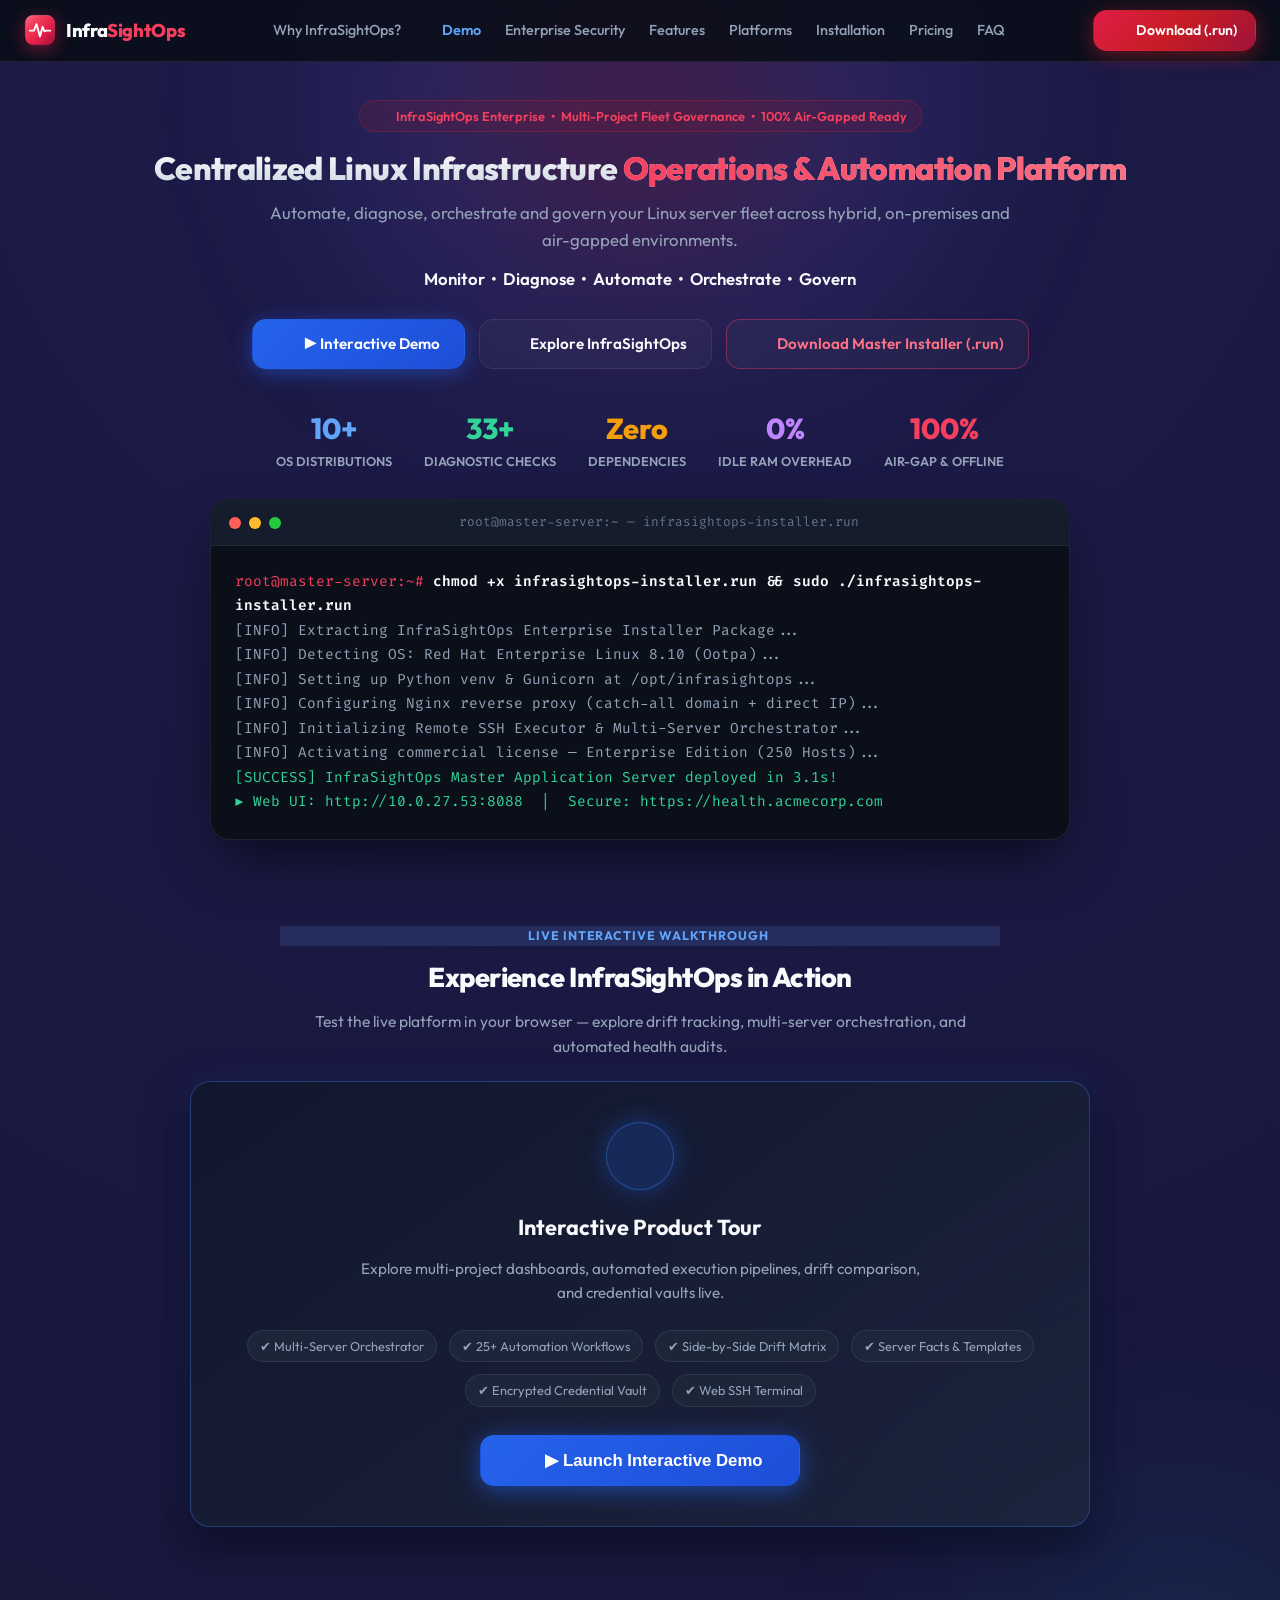
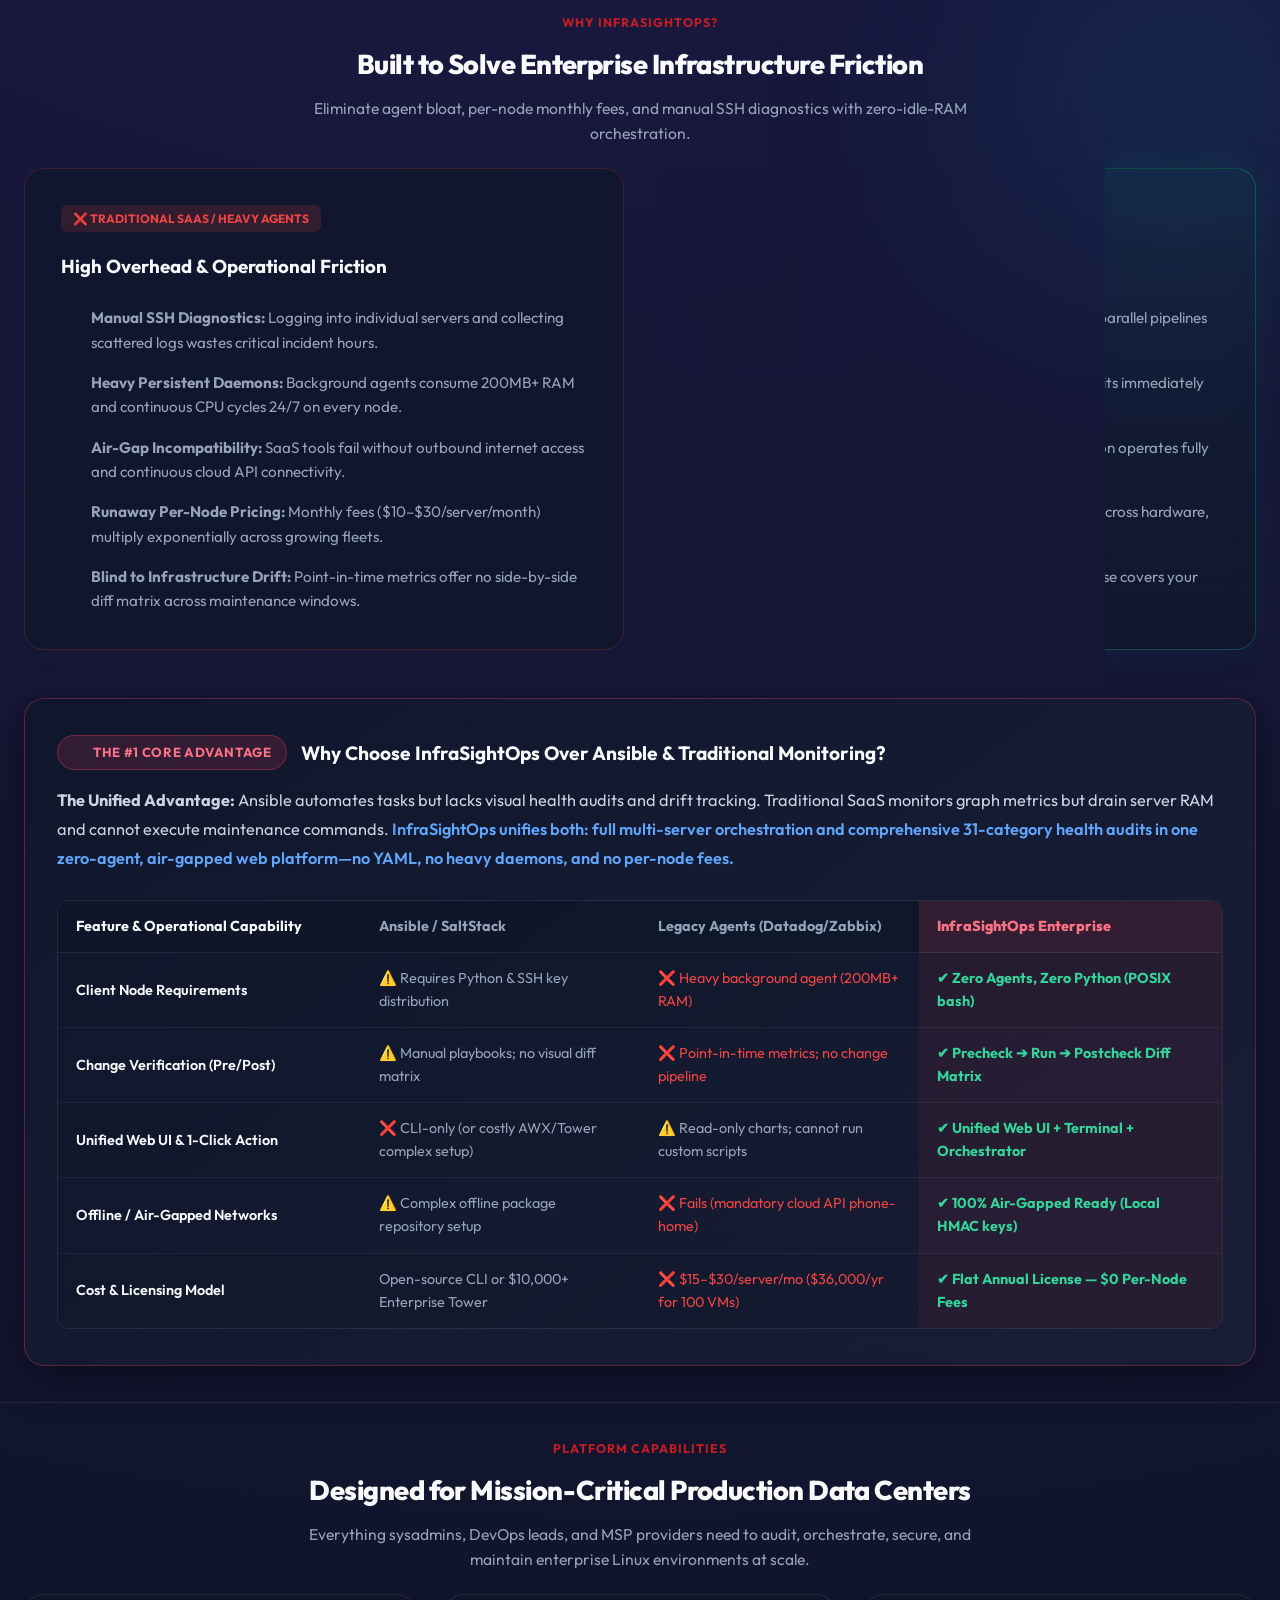
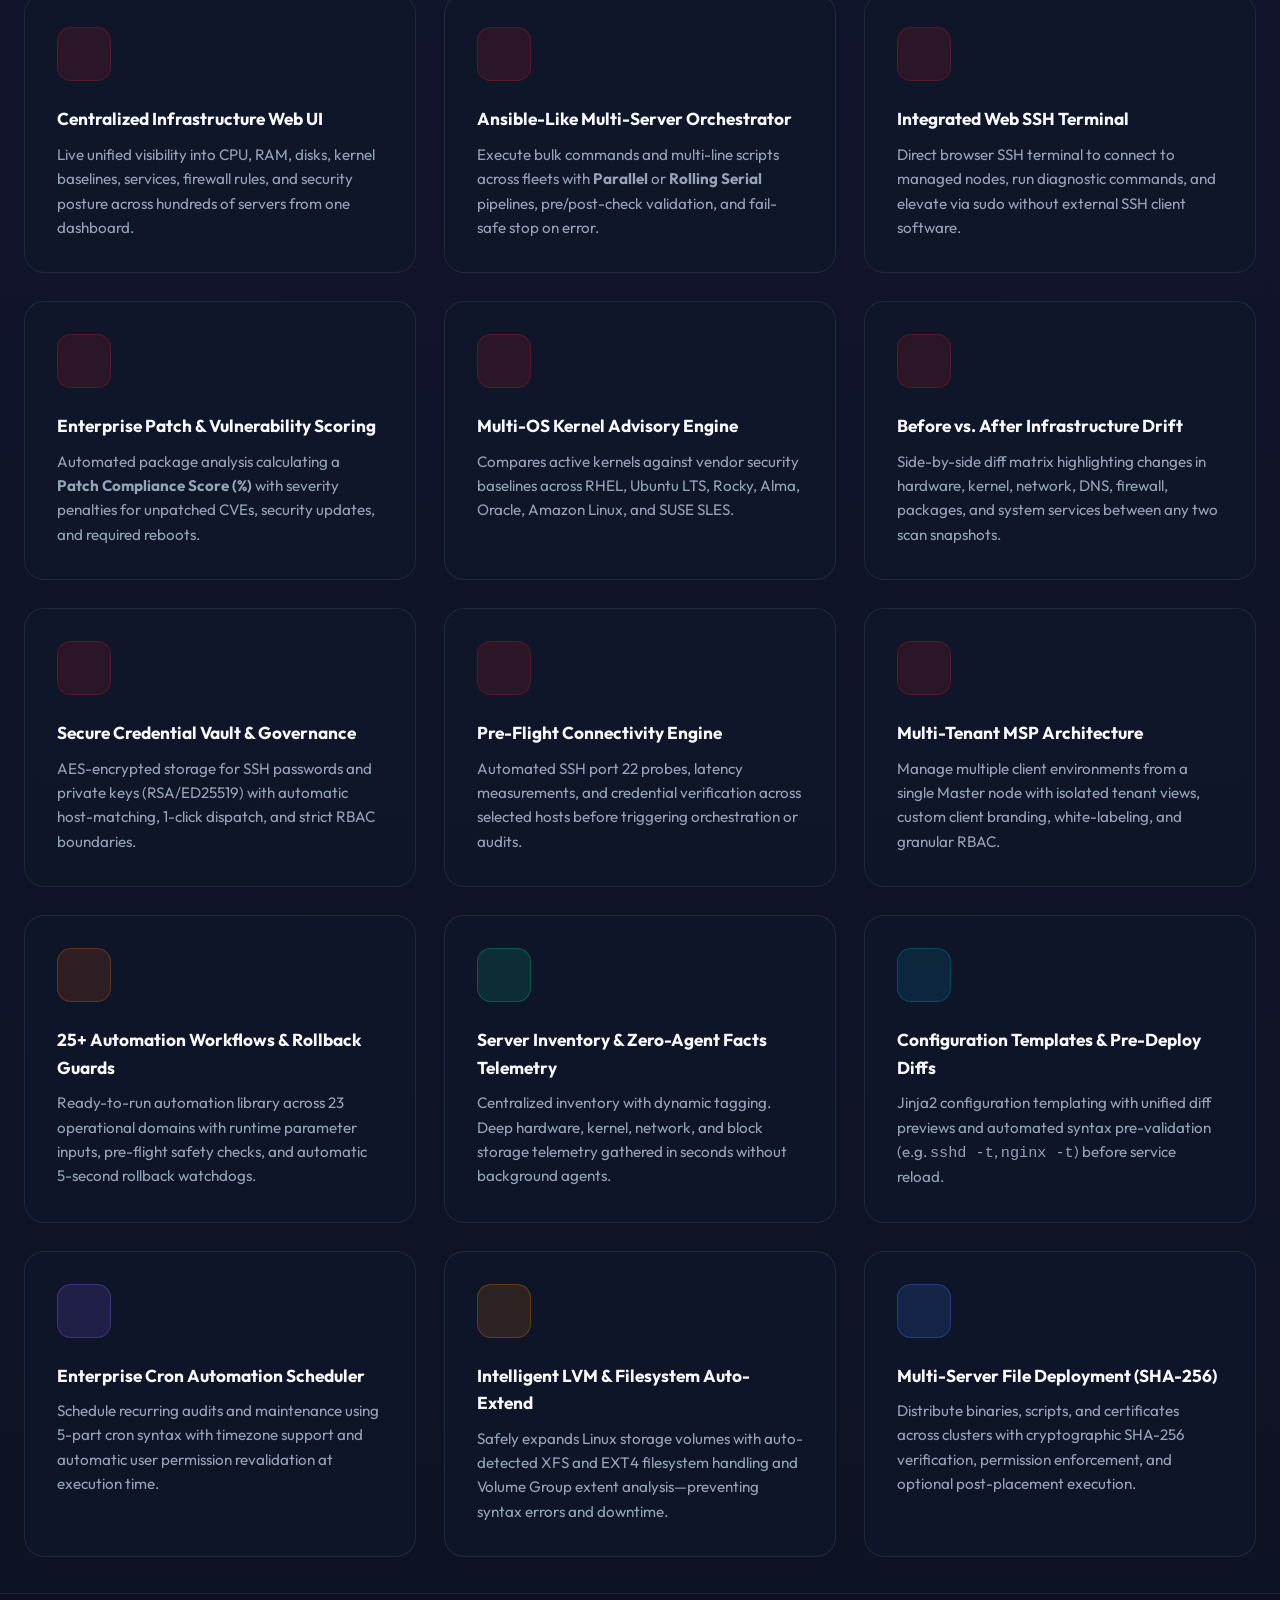
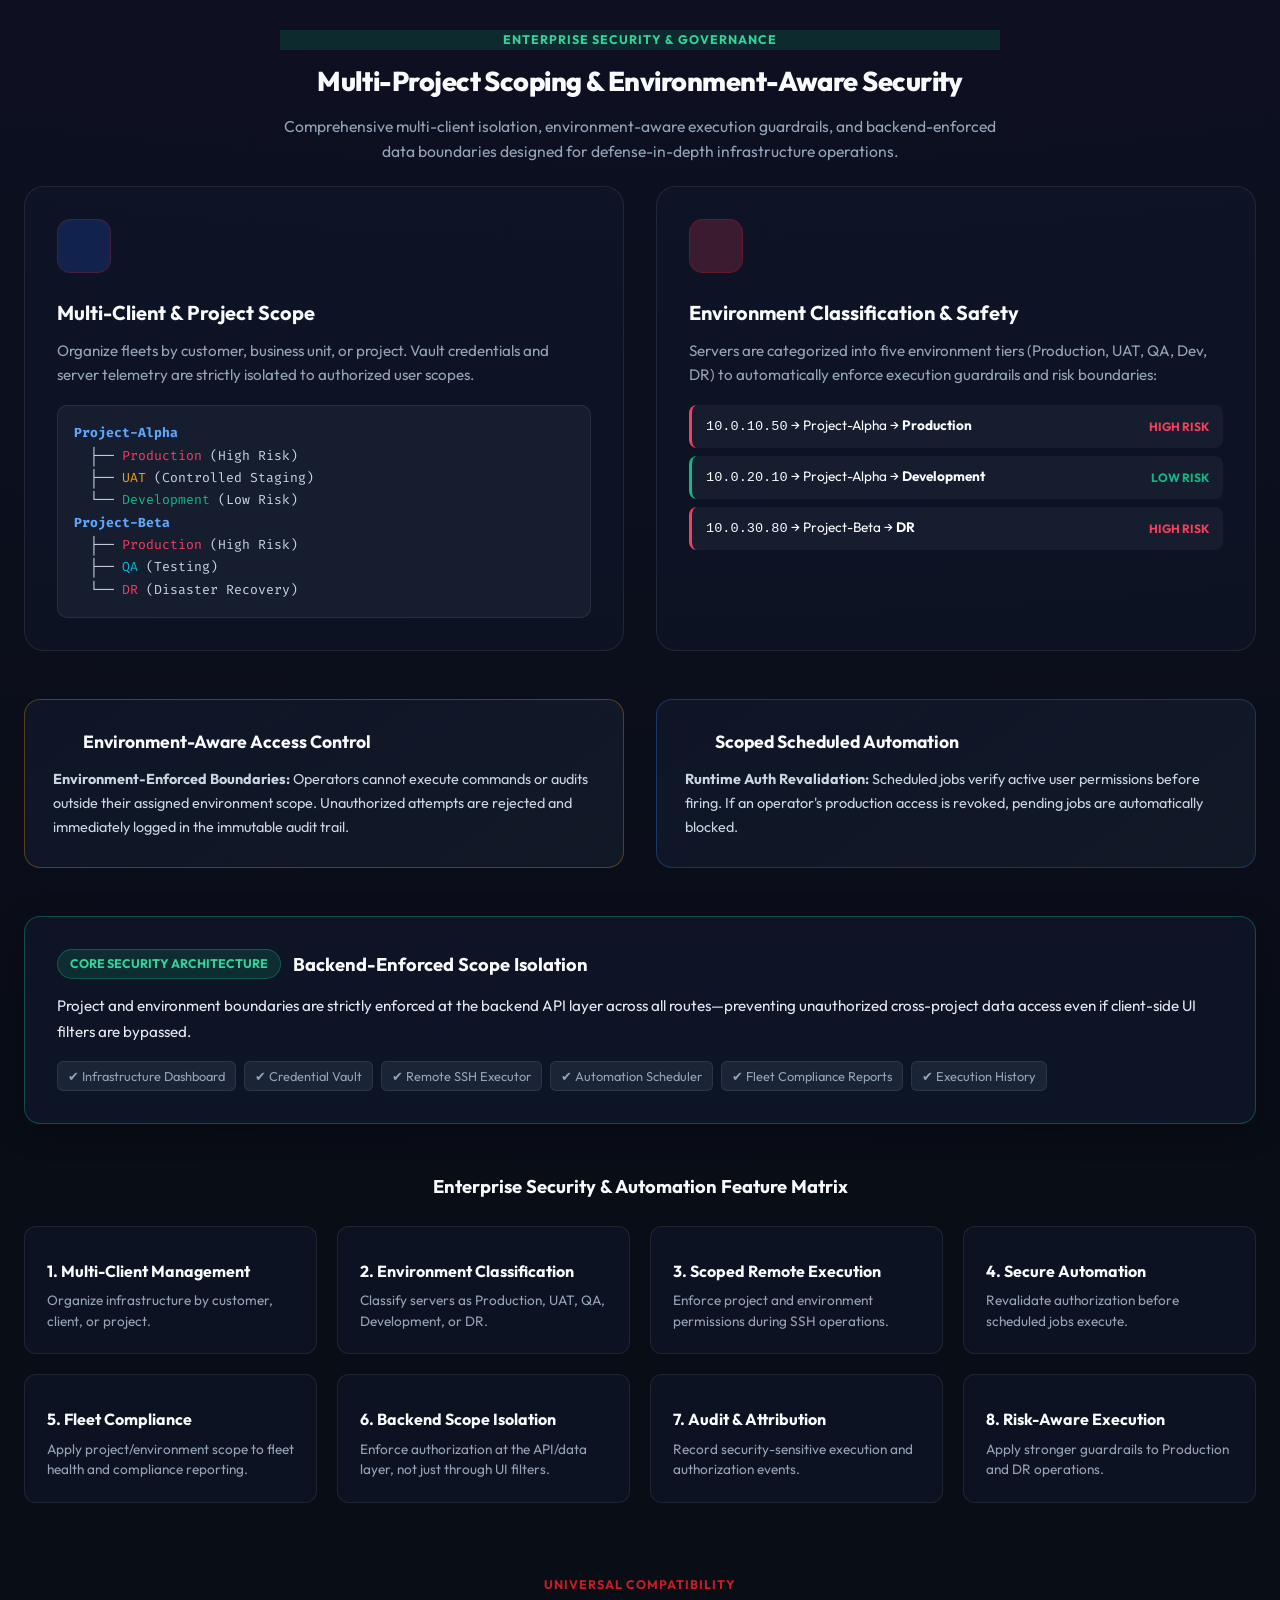
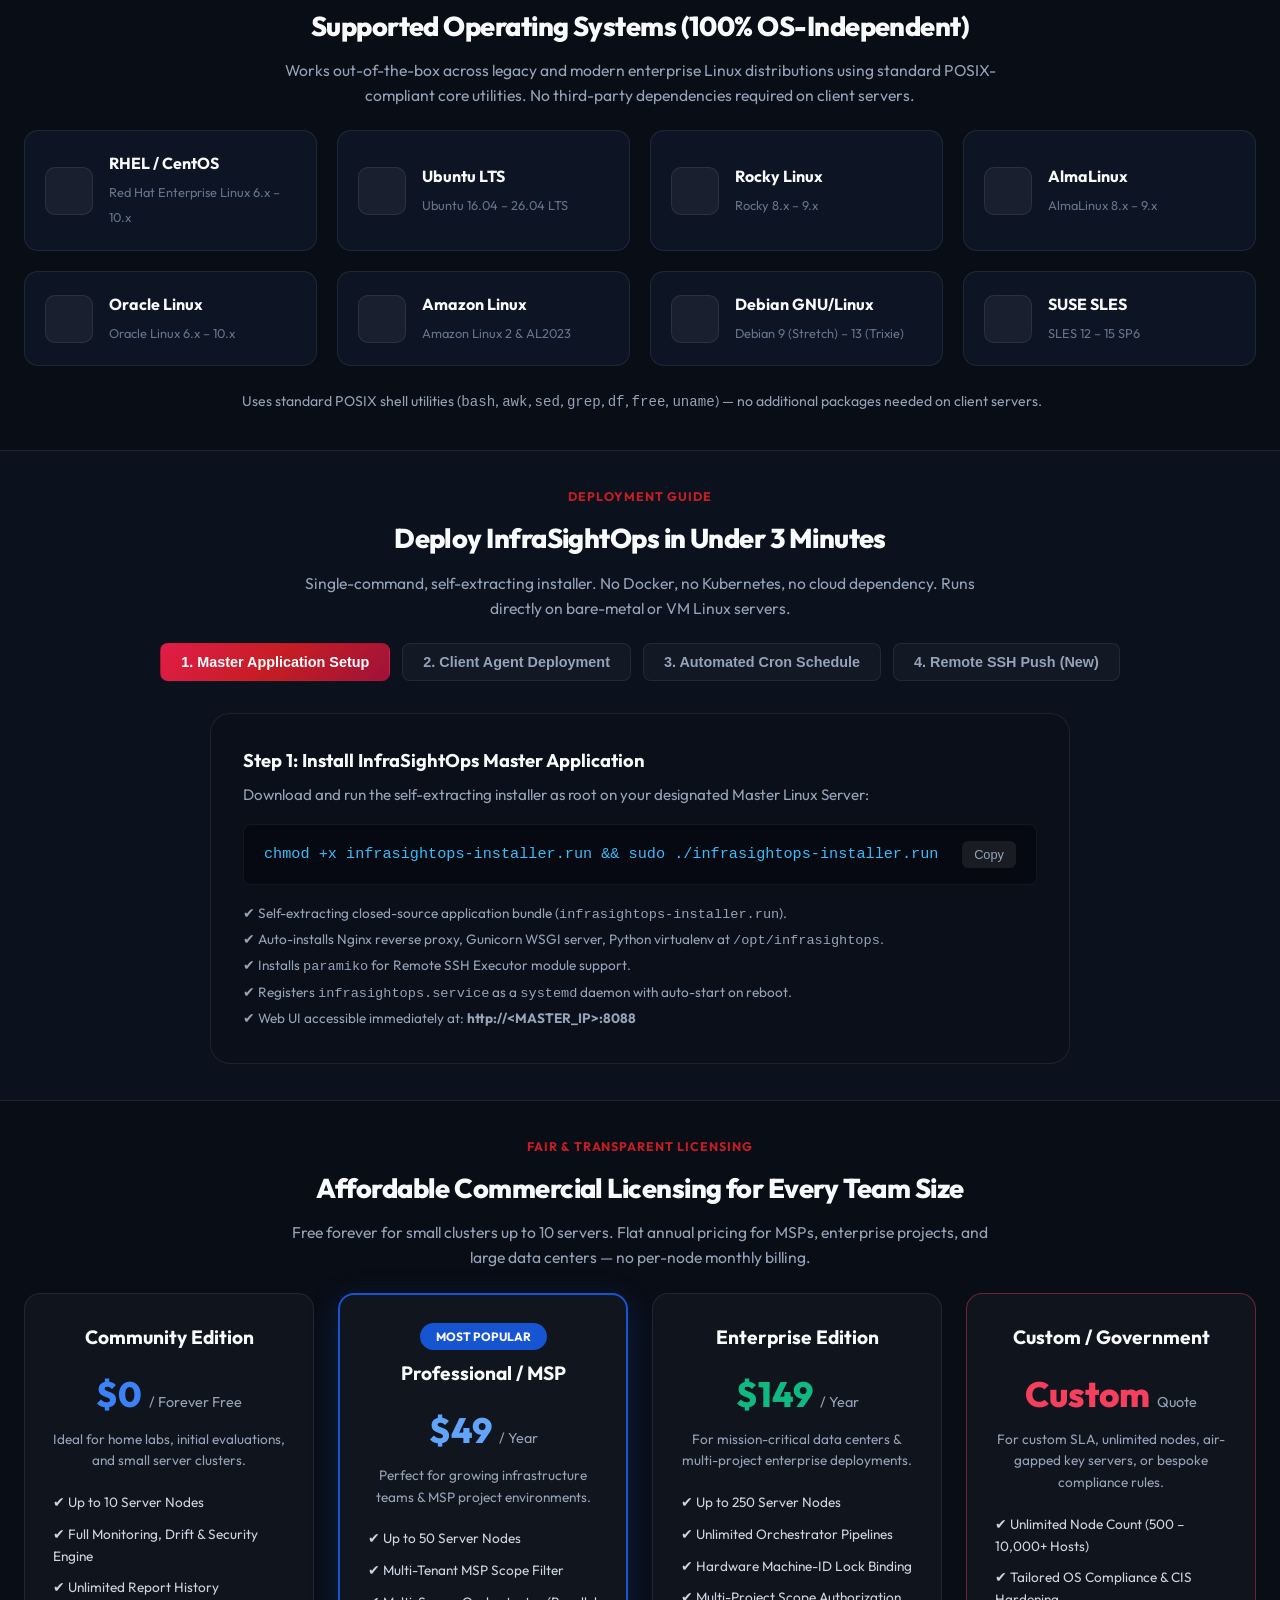
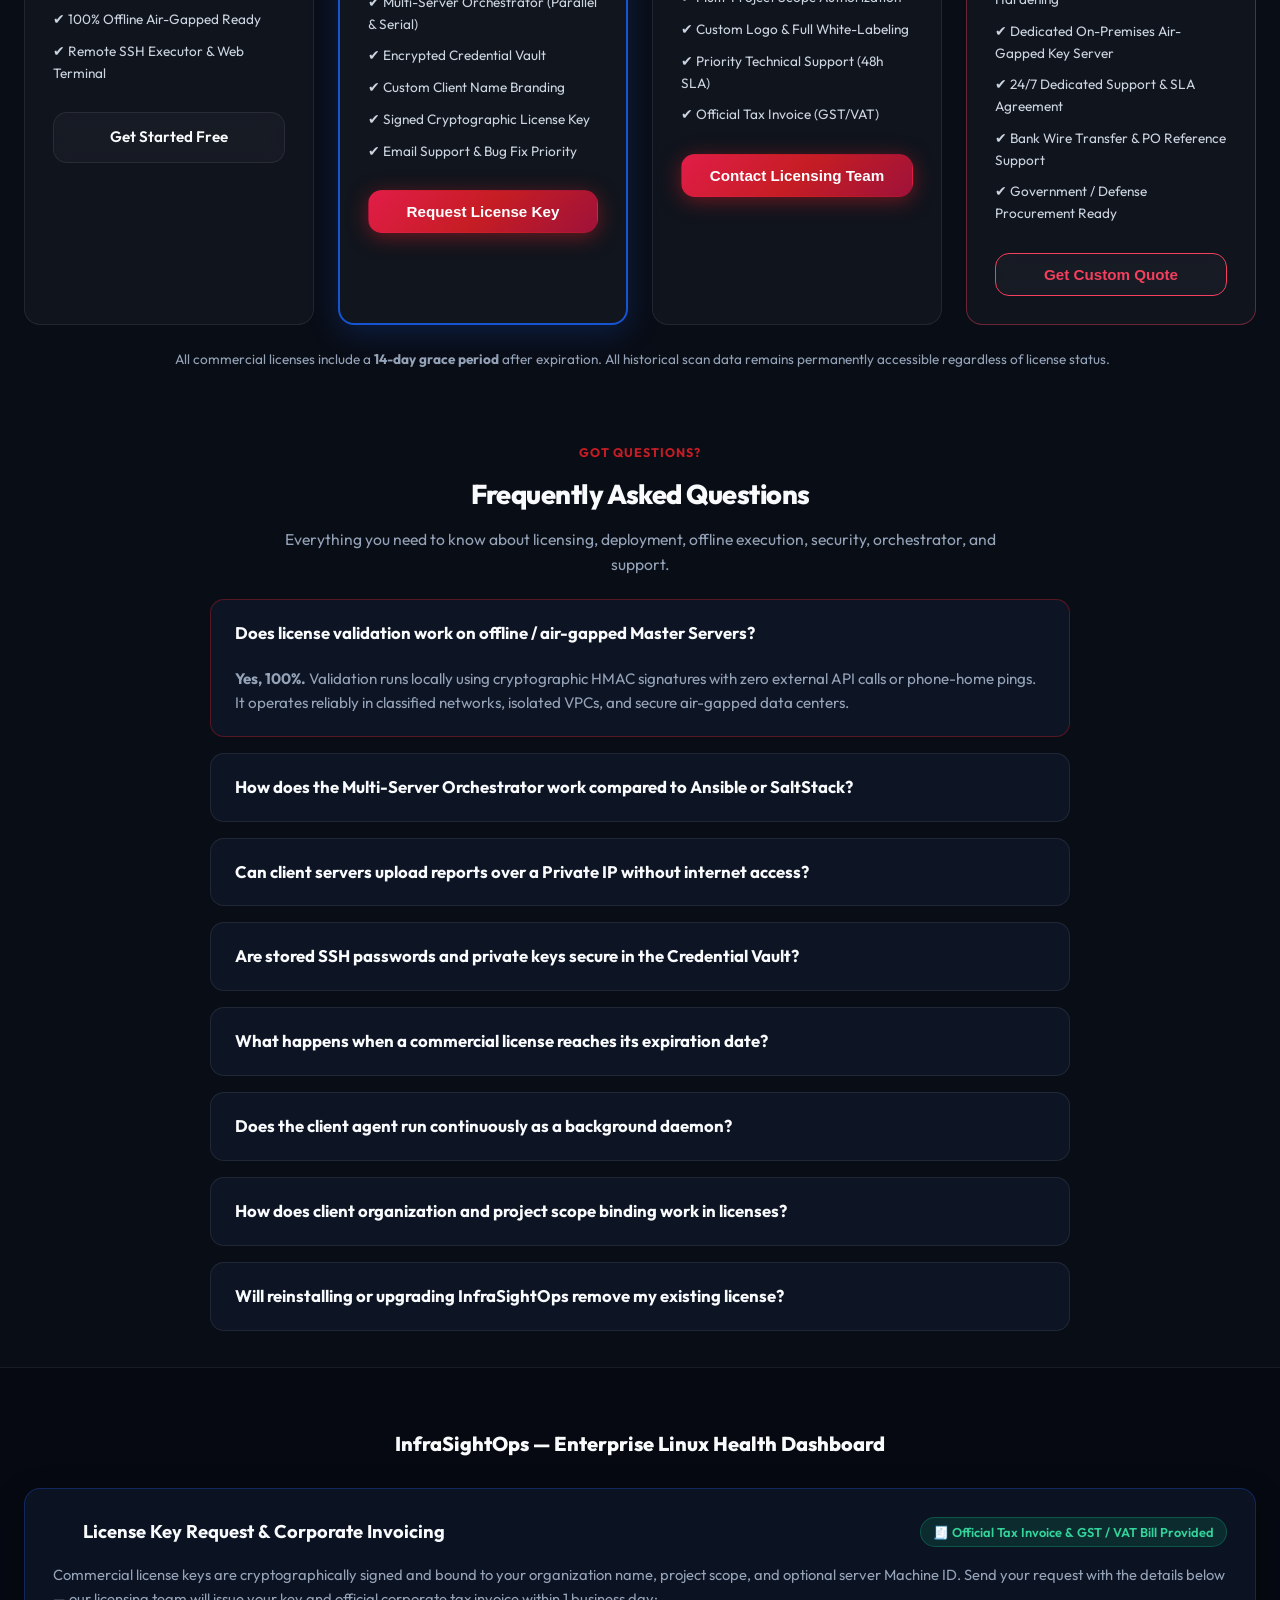
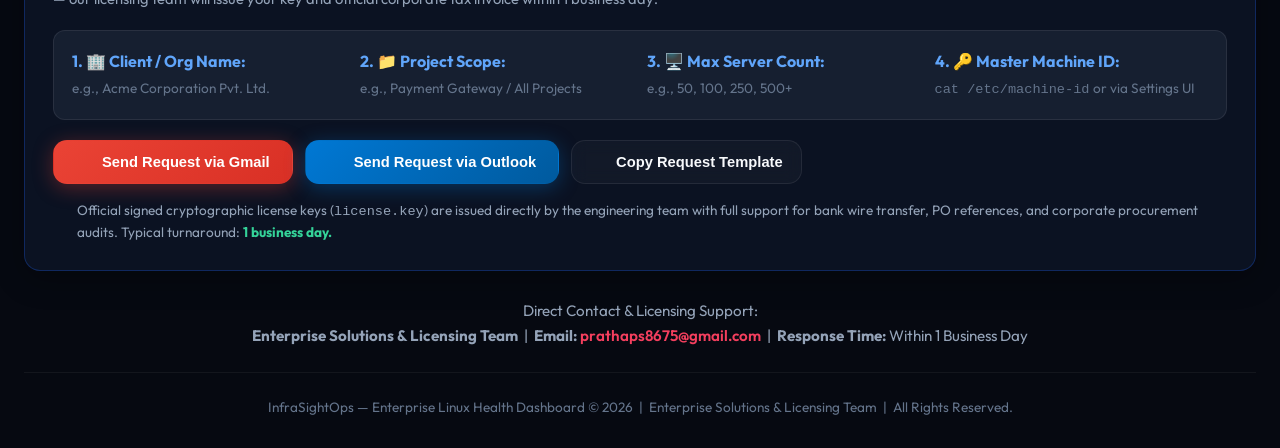
==== commit 676ffe93: "fixed font size issue" ====
--- a/index.html
+++ b/index.html
@@ -1,1097 +1,1097 @@
-<!DOCTYPE html>
-<html lang="en">
-<head>
-    <meta charset="UTF-8">
-    <meta name="viewport" content="width=device-width, initial-scale=1.0">
-    <title>InfraSightOps | Linux Infrastructure Monitoring &amp; Governance</title>
-    <meta name="description" content="InfraSightOps is an enterprise Linux infrastructure monitoring and governance platform for centralized server management, diagnostics, security and automation.">
-    <meta name="keywords" content="InfraSightOps, Linux infrastructure monitoring, Linux server governance, Linux health check, Linux fleet management, zero-agent Linux monitoring, Linux drift detection, Linux compliance audit, server diagnostics, infrastructure automation">
-    <meta name="robots" content="index, follow">
-    <link rel="canonical" href="https://www.infrasightops.com/">
-
-    <!-- Open Graph / Facebook -->
-    <meta property="og:type" content="website">
-    <meta property="og:url" content="https://www.infrasightops.com/">
-    <meta property="og:site_name" content="InfraSightOps">
-    <meta property="og:title" content="InfraSightOps | Linux Infrastructure Monitoring &amp; Governance">
-    <meta property="og:description" content="InfraSightOps is an enterprise Linux infrastructure monitoring and governance platform for centralized server management, diagnostics, security and automation.">
-    <meta property="og:image" content="https://www.infrasightops.com/favicon-64.png">
-
-    <!-- Twitter Card -->
-    <meta name="twitter:card" content="summary_large_image">
-    <meta name="twitter:url" content="https://www.infrasightops.com/">
-    <meta name="twitter:title" content="InfraSightOps | Linux Infrastructure Monitoring &amp; Governance">
-    <meta name="twitter:description" content="InfraSightOps is an enterprise Linux infrastructure monitoring and governance platform for centralized server management, diagnostics, security and automation.">
-    <meta name="twitter:image" content="https://www.infrasightops.com/favicon-64.png">
-
-    <!-- Schema.org JSON-LD Structured Data for Google Search -->
-    <script type="application/ld+json">
-    {
-      "@context": "https://schema.org",
-      "@type": "SoftwareApplication",
-      "name": "InfraSightOps",
-      "url": "https://www.infrasightops.com/",
-      "operatingSystem": "Linux",
-      "applicationCategory": "DevOpsApplication",
-      "description": "InfraSightOps is an enterprise Linux infrastructure monitoring and governance platform for centralized server management, diagnostics, security and automation.",
-      "offers": {
-        "@type": "Offer",
-        "price": "0",
-        "priceCurrency": "USD"
-      }
-    }
-    </script>
-
-    <link rel="icon" type="image/svg+xml" href="favicon.svg?v=11">
-    <link rel="alternate icon" type="image/svg+xml" href="/favicon.svg?v=11">
-    <link rel="icon" type="image/png" sizes="32x32" href="favicon-32.png?v=11">
-    <link rel="icon" type="image/png" sizes="64x64" href="favicon-64.png?v=11">
-    <link rel="stylesheet" href="style.css">
-    <script src="https://unpkg.com/lucide@latest"></script>
-</head>
-<body>
-
-    <!-- Ambient Glow Effects -->
-    <div class="ambient-glow-1"></div>
-    <div class="ambient-glow-2"></div>
-
-    <!-- Navigation Header -->
-    <nav class="navbar">
-        <div class="container nav-container">
-            <a href="#" class="brand-logo">
-                <img src="favicon.svg?v=11" alt="InfraSightOps Logo" class="brand-img" width="38" height="38">
-                <span>Infra<span style="color:#F43F5E;">SightOps</span></span>
-            </a>
-            <ul class="nav-links">
-                <li><a href="#why-needed">Why InfraSightOps?</a></li>
-                <li><a href="#demo" style="color:#60A5FA;font-weight:600;"><i data-lucide="play-circle" style="width:14px;height:14px;display:inline-block;vertical-align:-2px;"></i> Demo</a></li>
-                <li><a href="#security">Enterprise Security</a></li>
-                <li><a href="#features">Features</a></li>
-                <li><a href="#supported-os">Platforms</a></li>
-                <li><a href="#installation">Installation</a></li>
-                <li><a href="#pricing">Pricing</a></li>
-                <li><a href="#faq">FAQ</a></li>
-            </ul>
-            <a href="downloads/infrasightops-installer.run" download="infrasightops-installer.run" class="btn btn-primary">
-                <i data-lucide="download" style="width:16px;height:16px;"></i> Download (.run)
-            </a>
-            <button class="mobile-nav-toggle" onclick="toggleMobileNav()" aria-label="Toggle Navigation Menu">
-                <i data-lucide="menu" style="width:20px;height:20px;"></i>
-            </button>
-        </div>
-    </nav>
-
-    <!-- Hero Section -->
-    <header class="hero">
-        <div class="container">
-            <div class="badge-pill">
-                <i data-lucide="shield-check" style="width:14px;height:14px;"></i>
-                InfraSightOps Enterprise &nbsp;•&nbsp; Multi-Project Fleet Governance &nbsp;•&nbsp; 100% Air-Gapped Ready
-            </div>
-
-            <h1 class="hero-title">
-                Centralized Linux Infrastructure <span>Operations &amp; Automation Platform</span>
-            </h1>
-
-            <p class="hero-subtitle">
-                Automate, diagnose, orchestrate and govern your Linux server fleet across hybrid, on-premises and air-gapped environments.
-            </p>
-
-            <p class="hero-subtitle" style="margin-top:-14px;font-weight:600;color:var(--text-main);">
-                Monitor &nbsp;•&nbsp; Diagnose &nbsp;•&nbsp; Automate &nbsp;•&nbsp; Orchestrate &nbsp;•&nbsp; Govern
-            </p>
-
-            <div class="hero-ctas">
-                <a href="#demo" class="btn btn-primary superdemo-trigger" onclick="launchSuperdemo(event)" style="background:linear-gradient(135deg, #2563EB 0%, #1D4ED8 100%);box-shadow:0 4px 20px rgba(37,99,235,0.5);">
-                    <i data-lucide="play-circle" style="width:18px;height:18px;"></i> ▶ Interactive Demo
-                </a>
-                <a href="#features" class="btn btn-outline">
-                    <i data-lucide="compass" style="width:18px;height:18px;"></i> Explore InfraSightOps
-                </a>
-                <a href="downloads/infrasightops-installer.run" download="infrasightops-installer.run" class="btn btn-outline" style="border-color:rgba(244,63,94,0.4);color:#FB7185;">
-                    <i data-lucide="download" style="width:18px;height:18px;"></i> Download Master Installer (.run)
-                </a>
-            </div>
-
-            <!-- Stats Row -->
-            <div style="display:flex;gap:32px;justify-content:center;flex-wrap:wrap;margin:36px 0 28px 0;">
-                <div style="text-align:center;">
-                    <div style="font-size:1.8rem;font-weight:800;color:#60A5FA;">10+</div>
-                    <div style="font-size:0.8rem;color:var(--text-muted);font-weight:600;text-transform:uppercase;">OS Distributions</div>
-                </div>
-                <div style="text-align:center;">
-                    <div style="font-size:1.8rem;font-weight:800;color:#34D399;">33+</div>
-                    <div style="font-size:0.8rem;color:var(--text-muted);font-weight:600;text-transform:uppercase;">Diagnostic Checks</div>
-                </div>
-                <div style="text-align:center;">
-                    <div style="font-size:1.8rem;font-weight:800;color:#F59E0B;">Zero</div>
-                    <div style="font-size:0.8rem;color:var(--text-muted);font-weight:600;text-transform:uppercase;">Dependencies</div>
-                </div>
-                <div style="text-align:center;">
-                    <div style="font-size:1.8rem;font-weight:800;color:#C084FC;">0%</div>
-                    <div style="font-size:0.8rem;color:var(--text-muted);font-weight:600;text-transform:uppercase;">Idle RAM Overhead</div>
-                </div>
-                <div style="text-align:center;">
-                    <div style="font-size:1.8rem;font-weight:800;color:#F43F5E;">100%</div>
-                    <div style="font-size:0.8rem;color:var(--text-muted);font-weight:600;text-transform:uppercase;">Air-Gap &amp; Offline</div>
-                </div>
-            </div>
-
-            <!-- Terminal Mockup Window -->
-            <div class="terminal-window">
-                <div class="terminal-header">
-                    <div class="terminal-dots">
-                        <div class="dot dot-red"></div>
-                        <div class="dot dot-yellow"></div>
-                        <div class="dot dot-green"></div>
-                    </div>
-                    <div class="terminal-title">root@master-server:~ — infrasightops-installer.run</div>
-                    <i data-lucide="code" style="width:14px;height:14px;color:var(--text-dim);"></i>
-                </div>
-                <div class="terminal-body">
-                    <div><span class="prompt">root@master-server:~#</span> <span class="command">chmod +x infrasightops-installer.run &amp;&amp; sudo ./infrasightops-installer.run</span></div>
-                    <div class="output-info">[INFO] Extracting InfraSightOps Enterprise Installer Package...</div>
-                    <div class="output-info">[INFO] Detecting OS: Red Hat Enterprise Linux 8.10 (Ootpa)...</div>
-                    <div class="output-info">[INFO] Setting up Python venv &amp; Gunicorn at /opt/infrasightops...</div>
-                    <div class="output-info">[INFO] Configuring Nginx reverse proxy (catch-all domain + direct IP)...</div>
-                    <div class="output-info">[INFO] Initializing Remote SSH Executor &amp; Multi-Server Orchestrator...</div>
-                    <div class="output-info">[INFO] Activating commercial license — Enterprise Edition (250 Hosts)...</div>
-                    <div class="output-success">[SUCCESS] InfraSightOps Master Application Server deployed in 3.1s!</div>
-                    <div class="output-success">► Web UI: http://10.0.27.53:8088 &nbsp;|&nbsp; Secure: https://health.acmecorp.com</div>
-                </div>
-            </div>
-        </div>
-    </header>
-
-    <!-- =============================================================================
-         Interactive Product Demo Section (Unified On-Demand Supademo Player)
-         ============================================================================= -->
-    <section id="demo" class="section" style="padding-top: 50px; padding-bottom: 50px;">
-        <div class="container">
-            <div class="section-header">
-                <span class="section-tag" style="background:rgba(96,165,250,0.15);color:#60A5FA;border-color:rgba(96,165,250,0.3);">
-                    <i data-lucide="play-circle" style="width:14px;height:14px;display:inline-block;vertical-align:-2px;"></i> Live Interactive Walkthrough
-                </span>
-                <h2 class="section-title">Experience InfraSightOps in Action</h2>
-                <p class="section-desc">Test the live platform in your browser — explore drift tracking, multi-server orchestration, and automated health audits.</p>
-            </div>
-
-            <!-- 1. Interactive Demo Teaser Launcher Card -->
-            <div id="demo-launcher" class="demo-launcher-card" style="text-align:center;">
-                <div style="width:68px;height:68px;border-radius:50%;background:rgba(37,99,235,0.2);color:#60A5FA;display:flex;align-items:center;justify-content:center;margin:0 auto 20px;border:1px solid rgba(59,130,246,0.4);box-shadow:0 0 25px rgba(37,99,235,0.4);">
-                    <i data-lucide="play" style="width:28px;height:28px;margin-left:3px;"></i>
-                </div>
-                <h3 style="color:#F8FAFC;font-size:1.35rem;font-weight:700;margin-bottom:12px;">Interactive Product Tour</h3>
-                <p style="color:var(--text-muted);font-size:0.95rem;max-width:580px;margin:0 auto 24px;line-height:1.6;">
-                    Explore multi-project dashboards, automated execution pipelines, drift comparison, and credential vaults live.
-                </p>
-                <div style="display:flex;justify-content:center;gap:12px;flex-wrap:wrap;margin-bottom:28px;">
-                    <span style="background:rgba(30,41,59,0.8);border:1px solid var(--border-glass);padding:5px 12px;border-radius:20px;font-size:0.8rem;color:#94A3B8;">✔ Multi-Server Orchestrator</span>
-                    <span style="background:rgba(30,41,59,0.8);border:1px solid var(--border-glass);padding:5px 12px;border-radius:20px;font-size:0.8rem;color:#94A3B8;">✔ 25+ Automation Workflows</span>
-                    <span style="background:rgba(30,41,59,0.8);border:1px solid var(--border-glass);padding:5px 12px;border-radius:20px;font-size:0.8rem;color:#94A3B8;">✔ Side-by-Side Drift Matrix</span>
-                    <span style="background:rgba(30,41,59,0.8);border:1px solid var(--border-glass);padding:5px 12px;border-radius:20px;font-size:0.8rem;color:#94A3B8;">✔ Server Facts &amp; Templates</span>
-                    <span style="background:rgba(30,41,59,0.8);border:1px solid var(--border-glass);padding:5px 12px;border-radius:20px;font-size:0.8rem;color:#94A3B8;">✔ Encrypted Credential Vault</span>
-                    <span style="background:rgba(30,41,59,0.8);border:1px solid var(--border-glass);padding:5px 12px;border-radius:20px;font-size:0.8rem;color:#94A3B8;">✔ Web SSH Terminal</span>
-                </div>
-                <button type="button" class="btn btn-primary superdemo-trigger" onclick="launchSuperdemo(event)" style="font-size:1.05rem;padding:14px 36px;background:linear-gradient(135deg, #2563EB 0%, #1D4ED8 100%);box-shadow:0 4px 25px rgba(37,99,235,0.6);">
-                    <i data-lucide="play-circle" style="width:20px;height:20px;"></i> ▶ Launch Interactive Demo
-                </button>
-            </div>
-
-            <!-- 2. On-Demand Embedded Player Container with Loading Skeleton & Fallback -->
-            <div id="demo-player" class="demo-player-container">
-                <div style="display:flex;align-items:center;justify-content:space-between;padding:6px 14px 12px;border-bottom:1px solid rgba(255,255,255,0.06);margin-bottom:12px;flex-wrap:wrap;gap:8px;">
-                    <div style="display:flex;align-items:center;gap:8px;">
-                        <span style="width:11px;height:11px;border-radius:50%;background:#EF4444;display:inline-block;"></span>
-                        <span style="width:11px;height:11px;border-radius:50%;background:#F59E0B;display:inline-block;"></span>
-                        <span style="width:11px;height:11px;border-radius:50%;background:#10B981;display:inline-block;"></span>
-                        <span style="font-family:var(--font-mono);font-size:0.82rem;color:var(--text-muted);margin-left:8px;">InfraSightOps Enterprise — Interactive Guided Tour</span>
-                    </div>
-                    <div style="display:flex;align-items:center;gap:10px;flex-wrap:wrap;">
-                        <button type="button" onclick="reloadSuperdemo(event)" style="background:rgba(255,255,255,0.08);border:1px solid var(--border-glass);color:var(--text-muted);padding:4px 10px;border-radius:6px;font-size:0.8rem;cursor:pointer;display:inline-flex;align-items:center;gap:4px;">
-                            <i data-lucide="rotate-cw" style="width:12px;height:12px;"></i> Reload
-                        </button>
-                        <a href="https://app.supademo.com/demo/cmt9seajv0pwsqmeblrkxbgje?utm_source=link" target="_blank" rel="noopener noreferrer" style="color:#60A5FA;font-size:0.82rem;font-weight:600;text-decoration:none;display:inline-flex;align-items:center;gap:5px;background:rgba(37,99,235,0.15);border:1px solid rgba(96,165,250,0.3);padding:4px 12px;border-radius:6px;">
-                            <span>Open Fullscreen</span> <i data-lucide="external-link" style="width:12px;height:12px;"></i>
-                        </a>
-                        <button type="button" onclick="closeSuperdemo(event)" style="background:rgba(239,68,68,0.15);border:1px solid rgba(239,68,68,0.3);color:#F87171;padding:4px 10px;border-radius:6px;font-size:0.8rem;cursor:pointer;display:inline-flex;align-items:center;gap:4px;">
-                            <i data-lucide="x" style="width:12px;height:12px;"></i> Close
-                        </button>
-                    </div>
-                </div>
-
-                <div style="position:relative;box-sizing:content-box;max-height:80vh;max-height:80svh;width:100%;aspect-ratio:2880/1530;padding:0;border-radius:12px;overflow:hidden;background:#0A0E17;box-shadow:inset 0 0 20px rgba(0,0,0,0.5);">
-                    <!-- Skeleton Loader -->
-                    <div id="demo-loader" class="demo-loader-skeleton">
-                        <div class="demo-spinner"></div>
-                        <div style="color:#94A3B8;font-size:0.92rem;font-weight:500;">Loading interactive product demo...</div>
-                        <div style="font-size:0.8rem;color:#64748B;">If it doesn't load due to an ad-blocker, <a href="https://app.supademo.com/demo/cmt9seajv0pwsqmeblrkxbgje" target="_blank" rel="noopener noreferrer" style="color:#60A5FA;text-decoration:underline;">click here to open directly</a>.</div>
-                    </div>
-                    <!-- Iframe Player (src injected on-demand) -->
-                    <iframe id="superdemo-iframe" src="about:blank" title="Comprehensive Linux Server Management and Compliance Auditing" allow="clipboard-write" frameborder="0" webkitallowfullscreen="true" mozallowfullscreen="true" allowfullscreen style="position:absolute;top:0;left:0;width:100%;height:100%;border:none;border-radius:12px;"></iframe>
-                </div>
-            </div>
-        </div>
-    </section>
-
-    <!-- Why Needed / Problem vs Solution Section -->
-    <section id="why-needed" class="section">
-        <div class="container">
-            <div class="section-header">
-                <span class="section-tag">Why InfraSightOps?</span>
-                <h2 class="section-title">Built to Solve Enterprise Infrastructure Friction</h2>
-                <p class="section-desc">Eliminate agent bloat, per-node monthly fees, and manual SSH diagnostics with zero-idle-RAM orchestration.</p>
-            </div>
-
-            <div class="grid-2">
-                <!-- Problem Card -->
-                <div class="compare-card problem">
-                    <span class="card-badge badge-problem">❌ Traditional SaaS / Heavy Agents</span>
-                    <h3>High Overhead &amp; Operational Friction</h3>
-                    <ul class="compare-list">
-                        <li>
-                            <i data-lucide="x-circle" style="color:#EF4444;width:18px;height:18px;flex-shrink:0;"></i>
-                            <span><strong>Manual SSH Diagnostics:</strong> Logging into individual servers and collecting scattered logs wastes critical incident hours.</span>
-                        </li>
-                        <li>
-                            <i data-lucide="x-circle" style="color:#EF4444;width:18px;height:18px;flex-shrink:0;"></i>
-                            <span><strong>Heavy Persistent Daemons:</strong> Background agents consume 200MB+ RAM and continuous CPU cycles 24/7 on every node.</span>
-                        </li>
-                        <li>
-                            <i data-lucide="x-circle" style="color:#EF4444;width:18px;height:18px;flex-shrink:0;"></i>
-                            <span><strong>Air-Gap Incompatibility:</strong> SaaS tools fail without outbound internet access and continuous cloud API connectivity.</span>
-                        </li>
-                        <li>
-                            <i data-lucide="x-circle" style="color:#EF4444;width:18px;height:18px;flex-shrink:0;"></i>
-                            <span><strong>Runaway Per-Node Pricing:</strong> Monthly fees ($10–$30/server/month) multiply exponentially across growing fleets.</span>
-                        </li>
-                        <li>
-                            <i data-lucide="x-circle" style="color:#EF4444;width:18px;height:18px;flex-shrink:0;"></i>
-                            <span><strong>Blind to Infrastructure Drift:</strong> Point-in-time metrics offer no side-by-side diff matrix across maintenance windows.</span>
-                        </li>
-                    </ul>
-                </div>
-
-                <!-- Solution Card -->
-                <div class="compare-card solution">
-                    <span class="card-badge badge-solution">✅ InfraSightOps Enterprise</span>
-                    <h3>Zero Friction &amp; Centralized Control</h3>
-                    <ul class="compare-list">
-                        <li>
-                            <i data-lucide="check-circle-2" style="color:#10B981;width:18px;height:18px;flex-shrink:0;"></i>
-                            <span><strong>Browser Orchestrator &amp; SSH Push:</strong> Run rolling serial or parallel pipelines across fleets with pre/post-check validation.</span>
-                        </li>
-                        <li>
-                            <i data-lucide="check-circle-2" style="color:#10B981;width:18px;height:18px;flex-shrink:0;"></i>
-                            <span><strong>0% Idle RAM Overhead:</strong> On-demand execution binary exits immediately after scanning—zero idle resource footprint.</span>
-                        </li>
-                        <li>
-                            <i data-lucide="check-circle-2" style="color:#10B981;width:18px;height:18px;flex-shrink:0;"></i>
-                            <span><strong>100% Air-Gapped Ready:</strong> Cryptographic HMAC validation operates fully offline with zero cloud phone-home pings.</span>
-                        </li>
-                        <li>
-                            <i data-lucide="check-circle-2" style="color:#10B981;width:18px;height:18px;flex-shrink:0;"></i>
-                            <span><strong>Visual Before vs. After Drift:</strong> Side-by-side comparison across hardware, kernel, network, packages, and services.</span>
-                        </li>
-                        <li>
-                            <i data-lucide="check-circle-2" style="color:#10B981;width:18px;height:18px;flex-shrink:0;"></i>
-                            <span><strong>Predictable Flat Licensing:</strong> One transparent annual license covers your entire cluster with no per-node penalties.</span>
-                        </li>
-                    </ul>
-                </div>
-            </div>
-
-            <!-- ONE Strong Differentiator & Comparison Matrix -->
-            <div style="margin-top:48px;background:linear-gradient(145deg, rgba(15,23,42,0.85), rgba(30,41,59,0.5));border:1px solid rgba(244,63,94,0.3);border-radius:20px;padding:36px 32px;box-shadow:0 12px 40px rgba(0,0,0,0.4);">
-                
-                <!-- Strong Point Banner -->
-                <div style="display:flex;align-items:center;gap:14px;margin-bottom:16px;flex-wrap:wrap;">
-                    <span style="background:rgba(244,63,94,0.15);color:#FB7185;border:1px solid rgba(244,63,94,0.35);padding:6px 14px;border-radius:20px;font-size:0.82rem;font-weight:700;text-transform:uppercase;letter-spacing:0.05em;display:inline-flex;align-items:center;gap:6px;">
-                        <i data-lucide="zap" style="width:15px;height:15px;"></i> The #1 Core Advantage
-                    </span>
-                    <h3 style="color:#F8FAFC;font-size:1.45rem;font-weight:800;margin:0;">
-                        Why Choose InfraSightOps Over Ansible &amp; Traditional Monitoring?
-                    </h3>
-                </div>
-
-                <p style="color:#CBD5E1;font-size:1.02rem;line-height:1.75;margin-bottom:28px;">
-                    <strong>The Unified Advantage:</strong> Ansible automates tasks but lacks visual health audits and drift tracking. Traditional SaaS monitors graph metrics but drain server RAM and cannot execute maintenance commands. 
-                    <span style="color:#60A5FA;font-weight:600;">InfraSightOps unifies both: full multi-server orchestration and comprehensive 31-category health audits in one zero-agent, air-gapped web platform—no YAML, no heavy daemons, and no per-node fees.</span>
-                </p>
-
-                <!-- Comparison Table -->
-                <div style="overflow-x:auto;">
-                    <table style="width:100%;border-collapse:separate;border-spacing:0;font-size:0.9rem;text-align:left;border-radius:12px;overflow:hidden;border:1px solid var(--border-glass);">
-                        <thead>
-                            <tr style="background:rgba(15,23,42,0.9);color:#F8FAFC;">
-                                <th style="padding:14px 18px;font-weight:700;border-bottom:1px solid var(--border-glass);width:26%;">Feature &amp; Operational Capability</th>
-                                <th style="padding:14px 18px;font-weight:700;border-bottom:1px solid var(--border-glass);width:24%;color:#94A3B8;">Ansible / SaltStack</th>
-                                <th style="padding:14px 18px;font-weight:700;border-bottom:1px solid var(--border-glass);width:24%;color:#94A3B8;">Legacy Agents (Datadog/Zabbix)</th>
-                                <th style="padding:14px 18px;font-weight:800;border-bottom:1px solid var(--border-glass);width:26%;background:rgba(244,63,94,0.15);color:#FB7185;">InfraSightOps Enterprise</th>
-                            </tr>
-                        </thead>
-                        <tbody>
-                            <tr style="border-bottom:1px solid rgba(255,255,255,0.05);background:rgba(15,23,42,0.4);">
-                                <td style="padding:14px 18px;font-weight:600;color:#F8FAFC;border-bottom:1px solid rgba(255,255,255,0.05);">Client Node Requirements</td>
-                                <td style="padding:14px 18px;color:#94A3B8;border-bottom:1px solid rgba(255,255,255,0.05);">⚠️ Requires Python &amp; SSH key distribution</td>
-                                <td style="padding:14px 18px;color:#EF4444;border-bottom:1px solid rgba(255,255,255,0.05);">❌ Heavy background agent (200MB+ RAM)</td>
-                                <td style="padding:14px 18px;font-weight:700;color:#34D399;background:rgba(244,63,94,0.08);border-bottom:1px solid rgba(255,255,255,0.05);">✔ <strong>Zero Agents, Zero Python (POSIX bash)</strong></td>
-                            </tr>
-                            <tr style="border-bottom:1px solid rgba(255,255,255,0.05);background:rgba(15,23,42,0.2);">
-                                <td style="padding:14px 18px;font-weight:600;color:#F8FAFC;border-bottom:1px solid rgba(255,255,255,0.05);">Change Verification (Pre/Post)</td>
-                                <td style="padding:14px 18px;color:#94A3B8;border-bottom:1px solid rgba(255,255,255,0.05);">⚠️ Manual playbooks; no visual diff matrix</td>
-                                <td style="padding:14px 18px;color:#EF4444;border-bottom:1px solid rgba(255,255,255,0.05);">❌ Point-in-time metrics; no change pipeline</td>
-                                <td style="padding:14px 18px;font-weight:700;color:#34D399;background:rgba(244,63,94,0.08);border-bottom:1px solid rgba(255,255,255,0.05);">✔ <strong>Precheck ➔ Run ➔ Postcheck Diff Matrix</strong></td>
-                            </tr>
-                            <tr style="border-bottom:1px solid rgba(255,255,255,0.05);background:rgba(15,23,42,0.4);">
-                                <td style="padding:14px 18px;font-weight:600;color:#F8FAFC;border-bottom:1px solid rgba(255,255,255,0.05);">Unified Web UI &amp; 1-Click Action</td>
-                                <td style="padding:14px 18px;color:#94A3B8;border-bottom:1px solid rgba(255,255,255,0.05);">❌ CLI-only (or costly AWX/Tower complex setup)</td>
-                                <td style="padding:14px 18px;color:#94A3B8;border-bottom:1px solid rgba(255,255,255,0.05);">⚠️ Read-only charts; cannot run custom scripts</td>
-                                <td style="padding:14px 18px;font-weight:700;color:#34D399;background:rgba(244,63,94,0.08);border-bottom:1px solid rgba(255,255,255,0.05);">✔ <strong>Unified Web UI + Terminal + Orchestrator</strong></td>
-                            </tr>
-                            <tr style="border-bottom:1px solid rgba(255,255,255,0.05);background:rgba(15,23,42,0.2);">
-                                <td style="padding:14px 18px;font-weight:600;color:#F8FAFC;border-bottom:1px solid rgba(255,255,255,0.05);">Offline / Air-Gapped Networks</td>
-                                <td style="padding:14px 18px;color:#94A3B8;border-bottom:1px solid rgba(255,255,255,0.05);">⚠️ Complex offline package repository setup</td>
-                                <td style="padding:14px 18px;color:#EF4444;border-bottom:1px solid rgba(255,255,255,0.05);">❌ Fails (mandatory cloud API phone-home)</td>
-                                <td style="padding:14px 18px;font-weight:700;color:#34D399;background:rgba(244,63,94,0.08);border-bottom:1px solid rgba(255,255,255,0.05);">✔ <strong>100% Air-Gapped Ready (Local HMAC keys)</strong></td>
-                            </tr>
-                            <tr style="background:rgba(15,23,42,0.4);">
-                                <td style="padding:14px 18px;font-weight:600;color:#F8FAFC;">Cost &amp; Licensing Model</td>
-                                <td style="padding:14px 18px;color:#94A3B8;">Open-source CLI or $10,000+ Enterprise Tower</td>
-                                <td style="padding:14px 18px;color:#EF4444;">❌ $15–$30/server/mo ($36,000/yr for 100 VMs)</td>
-                                <td style="padding:14px 18px;font-weight:700;color:#34D399;background:rgba(244,63,94,0.08);">✔ <strong>Flat Annual License — $0 Per-Node Fees</strong></td>
-                            </tr>
-                        </tbody>
-                    </table>
-                </div>
-
-            </div>
-        </div>
-    </section>
-
-    <!-- Key Features Showcase -->
-    <section id="features" class="section" style="background: rgba(15, 23, 42, 0.4); border-top: 1px solid var(--border-glass); border-bottom: 1px solid var(--border-glass);">
-        <div class="container">
-            <div class="section-header">
-                <span class="section-tag">Platform Capabilities</span>
-                <h2 class="section-title">Designed for Mission-Critical Production Data Centers</h2>
-                <p class="section-desc">Everything sysadmins, DevOps leads, and MSP providers need to audit, orchestrate, secure, and maintain enterprise Linux environments at scale.</p>
-            </div>
-
-            <div class="grid-3">
-                <!-- Feature 1 -->
-                <div class="feature-card">
-                    <div class="feature-icon"><i data-lucide="layout-dashboard" style="width:26px;height:26px;"></i></div>
-                    <h3 class="feature-title">Centralized Infrastructure Web UI</h3>
-                    <p class="feature-desc">Live unified visibility into CPU, RAM, disks, kernel baselines, services, firewall rules, and security posture across hundreds of servers from one dashboard.</p>
-                </div>
-
-                <!-- Feature 2 -->
-                <div class="feature-card">
-                    <div class="feature-icon"><i data-lucide="workflow" style="width:26px;height:26px;"></i></div>
-                    <h3 class="feature-title">Ansible-Like Multi-Server Orchestrator</h3>
-                    <p class="feature-desc">Execute bulk commands and multi-line scripts across fleets with <strong>Parallel</strong> or <strong>Rolling Serial</strong> pipelines, pre/post-check validation, and fail-safe stop on error.</p>
-                </div>
-
-                <!-- Feature 3 -->
-                <div class="feature-card">
-                    <div class="feature-icon"><i data-lucide="terminal" style="width:26px;height:26px;"></i></div>
-                    <h3 class="feature-title">Integrated Web SSH Terminal</h3>
-                    <p class="feature-desc">Direct browser SSH terminal to connect to managed nodes, run diagnostic commands, and elevate via sudo without external SSH client software.</p>
-                </div>
-
-                <!-- Feature 4 -->
-                <div class="feature-card">
-                    <div class="feature-icon"><i data-lucide="shield-alert" style="width:26px;height:26px;"></i></div>
-                    <h3 class="feature-title">Enterprise Patch &amp; Vulnerability Scoring</h3>
-                    <p class="feature-desc">Automated package analysis calculating a <strong>Patch Compliance Score (%)</strong> with severity penalties for unpatched CVEs, security updates, and required reboots.</p>
-                </div>
-
-                <!-- Feature 5 -->
-                <div class="feature-card">
-                    <div class="feature-icon"><i data-lucide="cpu" style="width:26px;height:26px;"></i></div>
-                    <h3 class="feature-title">Multi-OS Kernel Advisory Engine</h3>
-                    <p class="feature-desc">Compares active kernels against vendor security baselines across RHEL, Ubuntu LTS, Rocky, Alma, Oracle, Amazon Linux, and SUSE SLES.</p>
-                </div>
-
-                <!-- Feature 6 -->
-                <div class="feature-card">
-                    <div class="feature-icon"><i data-lucide="git-compare" style="width:26px;height:26px;"></i></div>
-                    <h3 class="feature-title">Before vs. After Infrastructure Drift</h3>
-                    <p class="feature-desc">Side-by-side diff matrix highlighting changes in hardware, kernel, network, DNS, firewall, packages, and system services between any two scan snapshots.</p>
-                </div>
-
-                <!-- Feature 7 -->
-                <div class="feature-card">
-                    <div class="feature-icon"><i data-lucide="key-round" style="width:26px;height:26px;"></i></div>
-                    <h3 class="feature-title">Secure Credential Vault &amp; Governance</h3>
-                    <p class="feature-desc">AES-encrypted storage for SSH passwords and private keys (RSA/ED25519) with automatic host-matching, 1-click dispatch, and strict RBAC boundaries.</p>
-                </div>
-
-                <!-- Feature 8 -->
-                <div class="feature-card">
-                    <div class="feature-icon"><i data-lucide="activity" style="width:26px;height:26px;"></i></div>
-                    <h3 class="feature-title">Pre-Flight Connectivity Engine</h3>
-                    <p class="feature-desc">Automated SSH port 22 probes, latency measurements, and credential verification across selected hosts before triggering orchestration or audits.</p>
-                </div>
-
-                <!-- Feature 9 -->
-                <div class="feature-card">
-                    <div class="feature-icon"><i data-lucide="building-2" style="width:26px;height:26px;"></i></div>
-                    <h3 class="feature-title">Multi-Tenant MSP Architecture</h3>
-                    <p class="feature-desc">Manage multiple client environments from a single Master node with isolated tenant views, custom client branding, white-labeling, and granular RBAC.</p>
-                </div>
-
-                <!-- Feature 10 -->
-                <div class="feature-card">
-                    <div class="feature-icon" style="background:rgba(234,88,12,0.15);border-color:rgba(234,88,12,0.3);color:#FB923C;"><i data-lucide="git-merge" style="width:26px;height:26px;"></i></div>
-                    <h3 class="feature-title">25+ Automation Workflows &amp; Rollback Guards</h3>
-                    <p class="feature-desc">Ready-to-run automation library across 23 operational domains with runtime parameter inputs, pre-flight safety checks, and automatic 5-second rollback watchdogs.</p>
-                </div>
-
-                <!-- Feature 11 -->
-                <div class="feature-card">
-                    <div class="feature-icon" style="background:rgba(16,185,129,0.15);border-color:rgba(16,185,129,0.3);color:#34D399;"><i data-lucide="cpu" style="width:26px;height:26px;"></i></div>
-                    <h3 class="feature-title">Server Inventory &amp; Zero-Agent Facts Telemetry</h3>
-                    <p class="feature-desc">Centralized inventory with dynamic tagging. Deep hardware, kernel, network, and block storage telemetry gathered in seconds without background agents.</p>
-                </div>
-
-                <!-- Feature 12 -->
-                <div class="feature-card">
-                    <div class="feature-icon" style="background:rgba(8,145,178,0.15);border-color:rgba(8,145,178,0.3);color:#22D3EE;"><i data-lucide="file-code" style="width:26px;height:26px;"></i></div>
-                    <h3 class="feature-title">Configuration Templates &amp; Pre-Deploy Diffs</h3>
-                    <p class="feature-desc">Jinja2 configuration templating with unified diff previews and automated syntax pre-validation (e.g. <code>sshd -t</code>, <code>nginx -t</code>) before service reload.</p>
-                </div>
-
-                <!-- Feature 13 -->
-                <div class="feature-card">
-                    <div class="feature-icon" style="background:rgba(139,92,246,0.15);border-color:rgba(139,92,246,0.3);color:#A78BFA;"><i data-lucide="calendar-clock" style="width:26px;height:26px;"></i></div>
-                    <h3 class="feature-title">Enterprise Cron Automation Scheduler</h3>
-                    <p class="feature-desc">Schedule recurring audits and maintenance using 5-part cron syntax with timezone support and automatic user permission revalidation at execution time.</p>
-                </div>
-
-                <!-- Feature 14 -->
-                <div class="feature-card">
-                    <div class="feature-icon" style="background:rgba(217,119,6,0.15);border-color:rgba(217,119,6,0.3);color:#FBBF24;"><i data-lucide="hard-drive" style="width:26px;height:26px;"></i></div>
-                    <h3 class="feature-title">Intelligent LVM &amp; Filesystem Auto-Extend</h3>
-                    <p class="feature-desc">Safely expands Linux storage volumes with auto-detected XFS and EXT4 filesystem handling and Volume Group extent analysis—preventing syntax errors and downtime.</p>
-                </div>
-
-                <!-- Feature 15 -->
-                <div class="feature-card">
-                    <div class="feature-icon" style="background:rgba(59,130,246,0.15);border-color:rgba(59,130,246,0.3);color:#60A5FA;"><i data-lucide="upload-cloud" style="width:26px;height:26px;"></i></div>
-                    <h3 class="feature-title">Multi-Server File Deployment (SHA-256)</h3>
-                    <p class="feature-desc">Distribute binaries, scripts, and certificates across clusters with cryptographic SHA-256 verification, permission enforcement, and optional post-placement execution.</p>
-                </div>
-            </div>
-        </div>
-    </section>
-
-
-
-    <!-- =============================================================================
-         Enterprise Security, Scope & Automation Architecture Section
-         ============================================================================= -->
-    <section id="security" class="section">
-        <div class="container">
-            <div class="section-header">
-                <span class="section-tag" style="background:rgba(16,185,129,0.15);color:#34D399;border-color:rgba(16,185,129,0.35);">Enterprise Security &amp; Governance</span>
-                <h2 class="section-title">Multi-Project Scoping &amp; Environment-Aware Security</h2>
-                <p class="section-desc">
-                    Comprehensive multi-client isolation, environment-aware execution guardrails, and backend-enforced data boundaries designed for defense-in-depth infrastructure operations.
-                </p>
-            </div>
-
-            <!-- Deep Dive 2-Column Grid -->
-            <div class="grid-2" style="margin-bottom:48px;">
-                <!-- Card 1: Multi-Client & Project Scope -->
-                <div class="feature-card" style="background:rgba(15,23,42,0.6);border:1px solid rgba(255,255,255,0.08);padding:32px;">
-                    <div class="feature-icon" style="background:rgba(37,99,235,0.2);color:#60A5FA;"><i data-lucide="folder-tree" style="width:26px;height:26px;"></i></div>
-                    <h3 class="feature-title" style="font-size:1.25rem;">Multi-Client &amp; Project Scope</h3>
-                    <p class="feature-desc" style="margin-bottom:18px;">
-                        Organize fleets by customer, business unit, or project. Vault credentials and server telemetry are strictly isolated to authorized user scopes.
-                    </p>
-                    <div style="background:rgba(30,41,59,0.5);border:1px solid var(--border-glass);border-radius:10px;padding:16px;font-family:var(--font-mono);font-size:0.82rem;color:#CBD5E1;line-height:1.7;">
-                        <span style="color:#60A5FA;font-weight:700;">Project-Alpha</span><br>
-                        &nbsp;&nbsp;├── <span style="color:#F43F5E;">Production</span> (High Risk)<br>
-                        &nbsp;&nbsp;├── <span style="color:#F59E0B;">UAT</span> (Controlled Staging)<br>
-                        &nbsp;&nbsp;└── <span style="color:#10B981;">Development</span> (Low Risk)<br>
-                        <span style="color:#60A5FA;font-weight:700;">Project-Beta</span><br>
-                        &nbsp;&nbsp;├── <span style="color:#F43F5E;">Production</span> (High Risk)<br>
-                        &nbsp;&nbsp;├── <span style="color:#06B6D4;">QA</span> (Testing)<br>
-                        &nbsp;&nbsp;└── <span style="color:#F43F5E;">DR</span> (Disaster Recovery)
-                    </div>
-                </div>
-
-                <!-- Card 2: Environment-Aware Classification & Execution Safety -->
-                <div class="feature-card" style="background:rgba(15,23,42,0.6);border:1px solid rgba(255,255,255,0.08);padding:32px;">
-                    <div class="feature-icon" style="background:rgba(244,63,94,0.2);color:#FB7185;"><i data-lucide="shield-alert" style="width:26px;height:26px;"></i></div>
-                    <h3 class="feature-title" style="font-size:1.25rem;">Environment Classification &amp; Safety</h3>
-                    <p class="feature-desc" style="margin-bottom:18px;">
-                        Servers are categorized into five environment tiers (Production, UAT, QA, Dev, DR) to automatically enforce execution guardrails and risk boundaries:
-                    </p>
-                    <div style="display:flex;flex-direction:column;gap:8px;font-size:0.85rem;">
-                        <div style="background:rgba(30,41,59,0.5);padding:10px 14px;border-radius:8px;border-left:3px solid #F43F5E;display:flex;justify-content:space-between;align-items:center;">
-                            <span><code>10.0.10.50</code> → Project-Alpha → <strong>Production</strong></span>
-                            <span style="color:#F43F5E;font-weight:700;font-size:0.75rem;">HIGH RISK</span>
-                        </div>
-                        <div style="background:rgba(30,41,59,0.5);padding:10px 14px;border-radius:8px;border-left:3px solid #10B981;display:flex;justify-content:space-between;align-items:center;">
-                            <span><code>10.0.20.10</code> → Project-Alpha → <strong>Development</strong></span>
-                            <span style="color:#10B981;font-weight:700;font-size:0.75rem;">LOW RISK</span>
-                        </div>
-                        <div style="background:rgba(30,41,59,0.5);padding:10px 14px;border-radius:8px;border-left:3px solid #F43F5E;display:flex;justify-content:space-between;align-items:center;">
-                            <span><code>10.0.30.80</code> → Project-Beta → <strong>DR</strong></span>
-                            <span style="color:#F43F5E;font-weight:700;font-size:0.75rem;">HIGH RISK</span>
-                        </div>
-                    </div>
-                </div>
-            </div>
-
-            <!-- 2 Key Principles Banner Cards -->
-            <div class="grid-2" style="margin-bottom:48px;">
-                <!-- Principle 1: Environment-Aware Access Control -->
-                <div style="background:linear-gradient(145deg, rgba(15,23,42,0.85), rgba(30,41,59,0.4));border:1px solid rgba(245,158,11,0.3);border-radius:16px;padding:28px;">
-                    <div style="display:flex;align-items:center;gap:10px;margin-bottom:12px;">
-                        <i data-lucide="lock" style="width:20px;height:20px;color:#F59E0B;"></i>
-                        <h4 style="color:#F8FAFC;font-size:1.1rem;font-weight:700;margin:0;">Environment-Aware Access Control</h4>
-                    </div>
-                    <p style="color:#CBD5E1;font-size:0.9rem;line-height:1.65;margin:0;">
-                        <strong>Environment-Enforced Boundaries:</strong> Operators cannot execute commands or audits outside their assigned environment scope. Unauthorized attempts are rejected and immediately logged in the immutable audit trail.
-                    </p>
-                </div>
-
-                <!-- Principle 2: Scoped Scheduled Automation -->
-                <div style="background:linear-gradient(145deg, rgba(15,23,42,0.85), rgba(30,41,59,0.4));border:1px solid rgba(59,130,246,0.3);border-radius:16px;padding:28px;">
-                    <div style="display:flex;align-items:center;gap:10px;margin-bottom:12px;">
-                        <i data-lucide="calendar-check" style="width:20px;height:20px;color:#60A5FA;"></i>
-                        <h4 style="color:#F8FAFC;font-size:1.1rem;font-weight:700;margin:0;">Scoped Scheduled Automation</h4>
-                    </div>
-                    <p style="color:#CBD5E1;font-size:0.9rem;line-height:1.65;margin:0;">
-                        <strong>Runtime Auth Revalidation:</strong> Scheduled jobs verify active user permissions before firing. If an operator's production access is revoked, pending jobs are automatically blocked.
-                    </p>
-                </div>
-            </div>
-
-            <!-- Backend Scope Isolation Callout -->
-            <div style="background:rgba(15,23,42,0.8);border:1px solid rgba(16,185,129,0.35);border-radius:16px;padding:32px;margin-bottom:48px;box-shadow:0 8px 30px rgba(0,0,0,0.3);">
-                <div style="display:flex;align-items:center;gap:12px;margin-bottom:14px;">
-                    <span style="background:rgba(16,185,129,0.15);color:#34D399;border:1px solid rgba(16,185,129,0.35);padding:4px 12px;border-radius:20px;font-size:0.78rem;font-weight:700;text-transform:uppercase;">Core Security Architecture</span>
-                    <h3 style="color:#F8FAFC;font-size:1.3rem;font-weight:800;margin:0;">Backend-Enforced Scope Isolation</h3>
-                </div>
-                <p style="color:#E2E8F0;font-size:0.95rem;line-height:1.7;margin-bottom:16px;">
-                    Project and environment boundaries are strictly enforced at the backend API layer across all routes—preventing unauthorized cross-project data access even if client-side UI filters are bypassed.
-                </p>
-                <div style="display:flex;flex-wrap:wrap;gap:8px;font-size:0.8rem;">
-                    <span style="background:rgba(30,41,59,0.8);border:1px solid var(--border-glass);padding:4px 10px;border-radius:6px;color:#94A3B8;">✔ Infrastructure Dashboard</span>
-                    <span style="background:rgba(30,41,59,0.8);border:1px solid var(--border-glass);padding:4px 10px;border-radius:6px;color:#94A3B8;">✔ Credential Vault</span>
-                    <span style="background:rgba(30,41,59,0.8);border:1px solid var(--border-glass);padding:4px 10px;border-radius:6px;color:#94A3B8;">✔ Remote SSH Executor</span>
-                    <span style="background:rgba(30,41,59,0.8);border:1px solid var(--border-glass);padding:4px 10px;border-radius:6px;color:#94A3B8;">✔ Automation Scheduler</span>
-                    <span style="background:rgba(30,41,59,0.8);border:1px solid var(--border-glass);padding:4px 10px;border-radius:6px;color:#94A3B8;">✔ Fleet Compliance Reports</span>
-                    <span style="background:rgba(30,41,59,0.8);border:1px solid var(--border-glass);padding:4px 10px;border-radius:6px;color:#94A3B8;">✔ Execution History</span>
-                </div>
-            </div>
-
-            <!-- 8-Card Feature Summary Grid -->
-            <div style="margin-top:20px;">
-                <h3 style="color:#F8FAFC;font-size:1.3rem;font-weight:800;text-align:center;margin-bottom:28px;">
-                    Enterprise Security &amp; Automation Feature Matrix
-                </h3>
-                <div class="grid-4" style="display:grid;grid-template-columns:repeat(auto-fit, minmax(250px, 1fr));gap:20px;">
-                    <!-- 1 -->
-                    <div style="background:rgba(15,23,42,0.6);border:1px solid var(--border-glass);border-radius:12px;padding:22px;">
-                        <div style="color:#60A5FA;margin-bottom:10px;"><i data-lucide="building" style="width:22px;height:22px;"></i></div>
-                        <h4 style="color:#F8FAFC;font-size:1rem;font-weight:700;margin-bottom:6px;">1. Multi-Client Management</h4>
-                        <p style="color:var(--text-muted);font-size:0.85rem;line-height:1.5;margin:0;">Organize infrastructure by customer, client, or project.</p>
-                    </div>
-                    <!-- 2 -->
-                    <div style="background:rgba(15,23,42,0.6);border:1px solid var(--border-glass);border-radius:12px;padding:22px;">
-                        <div style="color:#34D399;margin-bottom:10px;"><i data-lucide="layers" style="width:22px;height:22px;"></i></div>
-                        <h4 style="color:#F8FAFC;font-size:1rem;font-weight:700;margin-bottom:6px;">2. Environment Classification</h4>
-                        <p style="color:var(--text-muted);font-size:0.85rem;line-height:1.5;margin:0;">Classify servers as Production, UAT, QA, Development, or DR.</p>
-                    </div>
-                    <!-- 3 -->
-                    <div style="background:rgba(15,23,42,0.6);border:1px solid var(--border-glass);border-radius:12px;padding:22px;">
-                        <div style="color:#F59E0B;margin-bottom:10px;"><i data-lucide="terminal" style="width:22px;height:22px;"></i></div>
-                        <h4 style="color:#F8FAFC;font-size:1rem;font-weight:700;margin-bottom:6px;">3. Scoped Remote Execution</h4>
-                        <p style="color:var(--text-muted);font-size:0.85rem;line-height:1.5;margin:0;">Enforce project and environment permissions during SSH operations.</p>
-                    </div>
-                    <!-- 4 -->
-                    <div style="background:rgba(15,23,42,0.6);border:1px solid var(--border-glass);border-radius:12px;padding:22px;">
-                        <div style="color:#60A5FA;margin-bottom:10px;"><i data-lucide="clock" style="width:22px;height:22px;"></i></div>
-                        <h4 style="color:#F8FAFC;font-size:1rem;font-weight:700;margin-bottom:6px;">4. Secure Automation</h4>
-                        <p style="color:var(--text-muted);font-size:0.85rem;line-height:1.5;margin:0;">Revalidate authorization before scheduled jobs execute.</p>
-                    </div>
-                    <!-- 5 -->
-                    <div style="background:rgba(15,23,42,0.6);border:1px solid var(--border-glass);border-radius:12px;padding:22px;">
-                        <div style="color:#A78BFA;margin-bottom:10px;"><i data-lucide="file-check" style="width:22px;height:22px;"></i></div>
-                        <h4 style="color:#F8FAFC;font-size:1rem;font-weight:700;margin-bottom:6px;">5. Fleet Compliance</h4>
-                        <p style="color:var(--text-muted);font-size:0.85rem;line-height:1.5;margin:0;">Apply project/environment scope to fleet health and compliance reporting.</p>
-                    </div>
-                    <!-- 6 -->
-                    <div style="background:rgba(15,23,42,0.6);border:1px solid var(--border-glass);border-radius:12px;padding:22px;">
-                        <div style="color:#34D399;margin-bottom:10px;"><i data-lucide="shield" style="width:22px;height:22px;"></i></div>
-                        <h4 style="color:#F8FAFC;font-size:1rem;font-weight:700;margin-bottom:6px;">6. Backend Scope Isolation</h4>
-                        <p style="color:var(--text-muted);font-size:0.85rem;line-height:1.5;margin:0;">Enforce authorization at the API/data layer, not just through UI filters.</p>
-                    </div>
-                    <!-- 7 -->
-                    <div style="background:rgba(15,23,42,0.6);border:1px solid var(--border-glass);border-radius:12px;padding:22px;">
-                        <div style="color:#F43F5E;margin-bottom:10px;"><i data-lucide="history" style="width:22px;height:22px;"></i></div>
-                        <h4 style="color:#F8FAFC;font-size:1rem;font-weight:700;margin-bottom:6px;">7. Audit &amp; Attribution</h4>
-                        <p style="color:var(--text-muted);font-size:0.85rem;line-height:1.5;margin:0;">Record security-sensitive execution and authorization events.</p>
-                    </div>
-                    <!-- 8 -->
-                    <div style="background:rgba(15,23,42,0.6);border:1px solid var(--border-glass);border-radius:12px;padding:22px;">
-                        <div style="color:#FB7185;margin-bottom:10px;"><i data-lucide="alert-triangle" style="width:22px;height:22px;"></i></div>
-                        <h4 style="color:#F8FAFC;font-size:1rem;font-weight:700;margin-bottom:6px;">8. Risk-Aware Execution</h4>
-                        <p style="color:var(--text-muted);font-size:0.85rem;line-height:1.5;margin:0;">Apply stronger guardrails to Production and DR operations.</p>
-                    </div>
-                </div>
-            </div>
-
-        </div>
-    </section>
-
-    <!-- Supported Operating Systems Section -->
-    <section id="supported-os" class="section">
-        <div class="container">
-            <div class="section-header">
-                <span class="section-tag">Universal Compatibility</span>
-                <h2 class="section-title">Supported Operating Systems (100% OS-Independent)</h2>
-                <p class="section-desc">Works out-of-the-box across legacy and modern enterprise Linux distributions using standard POSIX-compliant core utilities. No third-party dependencies required on client servers.</p>
-            </div>
-
-            <div class="os-grid">
-                <!-- RHEL -->
-                <div class="os-card">
-                    <div class="os-logo-box">
-                        <img src="assets/os-logos/rhel.png" alt="RHEL" onerror="this.style.display='none'; this.nextElementSibling.style.display='block';">
-                        <i data-lucide="server" style="display:none;width:24px;height:24px;color:#EF4444;"></i>
-                    </div>
-                    <div class="os-info">
-                        <h4>RHEL / CentOS</h4>
-                        <span>Red Hat Enterprise Linux 6.x – 10.x</span>
-                    </div>
-                </div>
-
-                <!-- Ubuntu -->
-                <div class="os-card">
-                    <div class="os-logo-box">
-                        <img src="assets/os-logos/ubuntu.png" alt="Ubuntu" onerror="this.style.display='none'; this.nextElementSibling.style.display='block';">
-                        <i data-lucide="server" style="display:none;width:24px;height:24px;color:#F97316;"></i>
-                    </div>
-                    <div class="os-info">
-                        <h4>Ubuntu LTS</h4>
-                        <span>Ubuntu 16.04 – 26.04 LTS</span>
-                    </div>
-                </div>
-
-                <!-- Rocky Linux -->
-                <div class="os-card">
-                    <div class="os-logo-box">
-                        <img src="assets/os-logos/rocky.png" alt="Rocky Linux" onerror="this.style.display='none'; this.nextElementSibling.style.display='block';">
-                        <i data-lucide="server" style="display:none;width:24px;height:24px;color:#10B981;"></i>
-                    </div>
-                    <div class="os-info">
-                        <h4>Rocky Linux</h4>
-                        <span>Rocky 8.x – 9.x</span>
-                    </div>
-                </div>
-
-                <!-- AlmaLinux -->
-                <div class="os-card">
-                    <div class="os-logo-box">
-                        <img src="assets/os-logos/alma.png" alt="AlmaLinux" onerror="this.style.display='none'; this.nextElementSibling.style.display='block';">
-                        <i data-lucide="server" style="display:none;width:24px;height:24px;color:#06B6D4;"></i>
-                    </div>
-                    <div class="os-info">
-                        <h4>AlmaLinux</h4>
-                        <span>AlmaLinux 8.x – 9.x</span>
-                    </div>
-                </div>
-
-                <!-- Oracle Linux -->
-                <div class="os-card">
-                    <div class="os-logo-box">
-                        <img src="assets/os-logos/oracle.png" alt="Oracle Linux" onerror="this.style.display='none'; this.nextElementSibling.style.display='block';">
-                        <i data-lucide="server" style="display:none;width:24px;height:24px;color:#F59E0B;"></i>
-                    </div>
-                    <div class="os-info">
-                        <h4>Oracle Linux</h4>
-                        <span>Oracle Linux 6.x – 10.x</span>
-                    </div>
-                </div>
-
-                <!-- Amazon Linux -->
-                <div class="os-card">
-                    <div class="os-logo-box">
-                        <img src="assets/os-logos/amazon.png" alt="Amazon Linux" onerror="this.style.display='none'; this.nextElementSibling.style.display='block';">
-                        <i data-lucide="server" style="display:none;width:24px;height:24px;color:#8B5CF6;"></i>
-                    </div>
-                    <div class="os-info">
-                        <h4>Amazon Linux</h4>
-                        <span>Amazon Linux 2 &amp; AL2023</span>
-                    </div>
-                </div>
-
-                <!-- Debian -->
-                <div class="os-card">
-                    <div class="os-logo-box">
-                        <img src="assets/os-logos/debian.png" alt="Debian" onerror="this.style.display='none'; this.nextElementSibling.style.display='block';">
-                        <i data-lucide="server" style="display:none;width:24px;height:24px;color:#EC4899;"></i>
-                    </div>
-                    <div class="os-info">
-                        <h4>Debian GNU/Linux</h4>
-                        <span>Debian 9 (Stretch) – 13 (Trixie)</span>
-                    </div>
-                </div>
-
-                <!-- SUSE -->
-                <div class="os-card">
-                    <div class="os-logo-box">
-                        <img src="assets/os-logos/suse.png" alt="SUSE SLES" onerror="this.style.display='none'; this.nextElementSibling.style.display='block';">
-                        <i data-lucide="server" style="display:none;width:24px;height:24px;color:#10B981;"></i>
-                    </div>
-                    <div class="os-info">
-                        <h4>SUSE SLES</h4>
-                        <span>SLES 12 – 15 SP6</span>
-                    </div>
-                </div>
-            </div>
-
-            <div style="text-align:center;margin-top:24px;font-size:0.88rem;color:var(--text-muted);">
-                <i data-lucide="info" style="width:14px;height:14px;vertical-align:middle;margin-right:4px;"></i>
-                Uses standard POSIX shell utilities (<code>bash</code>, <code>awk</code>, <code>sed</code>, <code>grep</code>, <code>df</code>, <code>free</code>, <code>uname</code>) — no additional packages needed on client servers.
-            </div>
-        </div>
-    </section>
-
-    <!-- Master Application Installation Steps Section -->
-    <section id="installation" class="section" style="background: rgba(15, 23, 42, 0.4); border-top: 1px solid var(--border-glass); border-bottom: 1px solid var(--border-glass);">
-        <div class="container">
-            <div class="section-header">
-                <span class="section-tag">Deployment Guide</span>
-                <h2 class="section-title">Deploy InfraSightOps in Under 3 Minutes</h2>
-                <p class="section-desc">Single-command, self-extracting installer. No Docker, no Kubernetes, no cloud dependency. Runs directly on bare-metal or VM Linux servers.</p>
-            </div>
-
-            <!-- Install Step Tabs -->
-            <div class="install-tabs">
-                <button class="tab-btn active" data-tab="tab-master">1. Master Application Setup</button>
-                <button class="tab-btn" data-tab="tab-agent">2. Client Agent Deployment</button>
-                <button class="tab-btn" data-tab="tab-cron">3. Automated Cron Schedule</button>
-                <button class="tab-btn" data-tab="tab-remote">4. Remote SSH Push (New)</button>
-            </div>
-
-            <!-- Tab 1: Master Setup -->
-            <div id="tab-master" class="install-box tab-content">
-                <h3 style="font-size:1.15rem;font-weight:700;margin-bottom:8px;color:#F8FAFC;">Step 1: Install InfraSightOps Master Application</h3>
-                <p style="color:var(--text-muted);font-size:0.95rem;margin-bottom:16px;">Download and run the self-extracting installer as root on your designated Master Linux Server:</p>
-                <div class="code-block">
-                    <code>chmod +x infrasightops-installer.run &amp;&amp; sudo ./infrasightops-installer.run</code>
-                    <button class="copy-btn">Copy</button>
-                </div>
-                <div class="output-info" style="margin-top:16px;font-size:0.85rem;line-height:1.8;">
-                    ✔ Self-extracting closed-source application bundle (<code>infrasightops-installer.run</code>).<br>
-                    ✔ Auto-installs Nginx reverse proxy, Gunicorn WSGI server, Python virtualenv at <code>/opt/infrasightops</code>.<br>
-                    ✔ Installs <code>paramiko</code> for Remote SSH Executor module support.<br>
-                    ✔ Registers <code>infrasightops.service</code> as a <code>systemd</code> daemon with auto-start on reboot.<br>
-                    ✔ Web UI accessible immediately at: <strong>http://&lt;MASTER_IP&gt;:8088</strong>
-                </div>
-            </div>
-
-            <!-- Tab 2: Agent Setup -->
-            <div id="tab-agent" class="install-box tab-content" style="display:none;">
-                <h3 style="font-size:1.15rem;font-weight:700;margin-bottom:8px;color:#F8FAFC;">Step 2: Deploy Client Agent on Target Servers</h3>
-                <p style="color:var(--text-muted);font-size:0.95rem;margin-bottom:16px;">Copy and run the standalone agent binary on any Linux client server (RHEL, Ubuntu, Debian, Oracle, SUSE, Amazon Linux):</p>
-                <div class="code-block">
-                    <code>sudo ./infrasightops-agent</code>
-                    <button class="copy-btn">Copy</button>
-                </div>
-                <div class="output-info" style="margin-top:16px;font-size:0.85rem;line-height:1.8;">
-                    ✔ Ships as a pre-compiled binary — source code is completely hidden from client server operators.<br>
-                    ✔ Prompts for Master Server IP/URL on first run; saves config to <code>/etc/infrasightops-agent.conf</code>.<br>
-                    ✔ Performs full health scan and uploads HTML, TXT, and JSON reports to Master.<br>
-                    ✔ Subsequent runs use saved config automatically (no re-prompting). Ideal for unattended cron execution.
-                </div>
-            </div>
-
-            <!-- Tab 3: Cron Schedule -->
-            <div id="tab-cron" class="install-box tab-content" style="display:none;">
-                <h3 style="font-size:1.15rem;font-weight:700;margin-bottom:8px;color:#F8FAFC;">Step 3: Schedule Automated Periodic Health Scans</h3>
-                <p style="color:var(--text-muted);font-size:0.95rem;margin-bottom:16px;">Add to root's crontab to schedule automatic daily health scans at 2:00 AM:</p>
-                <div class="code-block">
-                    <code>0 2 * * * /usr/local/bin/infrasightops-agent &gt;/dev/null 2&gt;&amp;1</code>
-                    <button class="copy-btn">Copy</button>
-                </div>
-                <div class="output-info" style="margin-top:16px;font-size:0.85rem;line-height:1.8;">
-                    ✔ Reports upload automatically to the Master dashboard — no manual intervention needed.<br>
-                    ✔ Adjust schedule frequency as needed: hourly, daily, weekly, or post-maintenance window.<br>
-                    ✔ Set multiple cron entries to capture pre-maintenance and post-maintenance snapshots for drift detection.
-                </div>
-            </div>
-
-            <!-- Tab 4: Remote Push & Orchestrator -->
-            <div id="tab-remote" class="install-box tab-content" style="display:none;">
-                <h3 style="font-size:1.15rem;font-weight:700;margin-bottom:8px;color:#F8FAFC;">Step 4: Remote SSH Executor, Web Terminal &amp; Multi-Server Orchestrator</h3>
-                <p style="color:var(--text-muted);font-size:0.95rem;margin-bottom:16px;">Directly from the web UI, audit, manage, and execute automated pipelines across your Linux fleet:</p>
-                <div class="output-info" style="font-size:0.85rem;line-height:1.8;">
-                    ✔ <strong>1-Click Health Check Push:</strong> Push and execute <code>health_check.sh</code> on target servers via password or SSH private key with live terminal streaming.<br>
-                    ✔ <strong>Interactive Web SSH Terminal:</strong> Direct browser-based SSH terminal with real-time output, command history, and seamless sudo root switching.<br>
-                    ✔ <strong>Multi-Server Orchestrator:</strong> Run bulk multi-line bash scripts across hundreds of servers with <strong>Rolling Serial (1-by-1)</strong> or <strong>Parallel Concurrent</strong> strategies.<br>
-                    ✔ <strong>Automated Verification Pipelines:</strong> Run Precheck, Main Command, and Postcheck stages with side-by-side diff matrix and <em>Stop on first failure</em> protection.<br>
-                    ✔ <strong>Secure Encrypted Vault:</strong> Store SSH credentials and private keys locally with automatic host-matching and commercial capacity governance.
-                </div>
-            </div>
-        </div>
-    </section>
-
-    <!-- Pricing & Licensing Section -->
-    <section id="pricing" class="section">
-        <div class="container">
-            <div class="section-header">
-                <span class="section-tag">Fair &amp; Transparent Licensing</span>
-                <h2 class="section-title">Affordable Commercial Licensing for Every Team Size</h2>
-                <p class="section-desc">Free forever for small clusters up to 10 servers. Flat annual pricing for MSPs, enterprise projects, and large data centers — no per-node monthly billing.</p>
-            </div>
-
-            <div style="display:grid;grid-template-columns:repeat(auto-fit, minmax(260px, 1fr));gap:24px;">
-                <!-- Free Tier -->
-                <div class="pricing-card" style="background:var(--bg-glass);border:1px solid var(--border-glass);border-radius:16px;padding:28px;text-align:center;">
-                    <h3 style="font-size:1.2rem;font-weight:700;color:#F8FAFC;">Community Edition</h3>
-                    <div style="font-size:2.2rem;font-weight:800;color:#3B82F6;margin:14px 0 6px 0;">$0 <span style="font-size:0.9rem;color:var(--text-muted);font-weight:400;">/ Forever Free</span></div>
-                    <p style="color:var(--text-muted);font-size:0.85rem;margin-bottom:20px;">Ideal for home labs, initial evaluations, and small server clusters.</p>
-                    <ul style="text-align:left;list-style:none;padding:0;margin-bottom:28px;display:flex;flex-direction:column;gap:10px;font-size:0.85rem;color:#CBD5E1;">
-                        <li>✔ Up to 10 Server Nodes</li>
-                        <li>✔ Full Monitoring, Drift &amp; Security Engine</li>
-                        <li>✔ Unlimited Report History</li>
-                        <li>✔ 100% Offline Air-Gapped Ready</li>
-                        <li>✔ Remote SSH Executor &amp; Web Terminal</li>
-                    </ul>
-                    <a href="#installation" class="btn btn-outline" style="width:100%;">Get Started Free</a>
-                </div>
-
-                <!-- Professional Tier -->
-                <div class="pricing-card" style="background:var(--bg-glass);border:2px solid #1754D1;border-radius:16px;padding:28px;text-align:center;box-shadow:0 8px 30px rgba(23,84,209,0.25);">
-                    <div style="background:#1754D1;color:#fff;font-size:0.75rem;font-weight:700;padding:4px 16px;border-radius:20px;text-transform:uppercase;display:inline-block;margin-bottom:8px;">Most Popular</div>
-                    <h3 style="font-size:1.2rem;font-weight:700;color:#F8FAFC;">Professional / MSP</h3>
-                    <div style="font-size:2.2rem;font-weight:800;color:#60A5FA;margin:14px 0 6px 0;">$49 <span style="font-size:0.9rem;color:var(--text-muted);font-weight:400;">/ Year</span></div>
-                    <p style="color:var(--text-muted);font-size:0.85rem;margin-bottom:20px;">Perfect for growing infrastructure teams &amp; MSP project environments.</p>
-                    <ul style="text-align:left;list-style:none;padding:0;margin-bottom:28px;display:flex;flex-direction:column;gap:10px;font-size:0.85rem;color:#CBD5E1;">
-                        <li>✔ Up to 50 Server Nodes</li>
-                        <li>✔ Multi-Tenant MSP Scope Filter</li>
-                        <li>✔ Multi-Server Orchestrator (Parallel &amp; Serial)</li>
-                        <li>✔ Encrypted Credential Vault</li>
-                        <li>✔ Custom Client Name Branding</li>
-                        <li>✔ Signed Cryptographic License Key</li>
-                        <li>✔ Email Support &amp; Bug Fix Priority</li>
-                    </ul>
-                    <button type="button" onclick="sendLicenseRequest('pro')" class="btn btn-primary" style="width:100%;">Request License Key</button>
-                </div>
-
-                <!-- Enterprise Tier -->
-                <div class="pricing-card" style="background:var(--bg-glass);border:1px solid var(--border-glass);border-radius:16px;padding:28px;text-align:center;">
-                    <h3 style="font-size:1.2rem;font-weight:700;color:#F8FAFC;">Enterprise Edition</h3>
-                    <div style="font-size:2.2rem;font-weight:800;color:#10B981;margin:14px 0 6px 0;">$149 <span style="font-size:0.9rem;color:var(--text-muted);font-weight:400;">/ Year</span></div>
-                    <p style="color:var(--text-muted);font-size:0.85rem;margin-bottom:20px;">For mission-critical data centers &amp; multi-project enterprise deployments.</p>
-                    <ul style="text-align:left;list-style:none;padding:0;margin-bottom:28px;display:flex;flex-direction:column;gap:10px;font-size:0.85rem;color:#CBD5E1;">
-                        <li>✔ Up to 250 Server Nodes</li>
-                        <li>✔ Unlimited Orchestrator Pipelines</li>
-                        <li>✔ Hardware Machine-ID Lock Binding</li>
-                        <li>✔ Multi-Project Scope Authorization</li>
-                        <li>✔ Custom Logo &amp; Full White-Labeling</li>
-                        <li>✔ Priority Technical Support (48h SLA)</li>
-                        <li>✔ Official Tax Invoice (GST/VAT)</li>
-                    </ul>
-                    <button type="button" onclick="sendLicenseRequest('enterprise')" class="btn btn-primary" style="width:100%;">Contact Licensing Team</button>
-                </div>
-
-                <!-- Custom Requirements Tier -->
-                <div class="pricing-card" style="background:var(--bg-glass);border:1px solid rgba(244,63,94,0.4);border-radius:16px;padding:28px;text-align:center;">
-                    <h3 style="font-size:1.2rem;font-weight:700;color:#F8FAFC;">Custom / Government</h3>
-                    <div style="font-size:2.2rem;font-weight:800;color:#F43F5E;margin:14px 0 6px 0;">Custom <span style="font-size:0.9rem;color:var(--text-muted);font-weight:400;">Quote</span></div>
-                    <p style="color:var(--text-muted);font-size:0.85rem;margin-bottom:20px;">For custom SLA, unlimited nodes, air-gapped key servers, or bespoke compliance rules.</p>
-                    <ul style="text-align:left;list-style:none;padding:0;margin-bottom:28px;display:flex;flex-direction:column;gap:10px;font-size:0.85rem;color:#CBD5E1;">
-                        <li>✔ Unlimited Node Count (500 – 10,000+ Hosts)</li>
-                        <li>✔ Tailored OS Compliance &amp; CIS Hardening</li>
-                        <li>✔ Dedicated On-Premises Air-Gapped Key Server</li>
-                        <li>✔ 24/7 Dedicated Support &amp; SLA Agreement</li>
-                        <li>✔ Bank Wire Transfer &amp; PO Reference Support</li>
-                        <li>✔ Government / Defense Procurement Ready</li>
-                    </ul>
-                    <button type="button" onclick="sendLicenseRequest('custom')" class="btn btn-outline" style="width:100%;border-color:#F43F5E;color:#F43F5E;">Get Custom Quote</button>
-                </div>
-            </div>
-
-            <p style="text-align:center;color:var(--text-muted);font-size:0.85rem;margin-top:24px;">
-                <i data-lucide="shield-check" style="width:14px;height:14px;vertical-align:middle;margin-right:4px;color:#10B981;"></i>
-                All commercial licenses include a <strong>14-day grace period</strong> after expiration. All historical scan data remains permanently accessible regardless of license status.
-            </p>
-        </div>
-    </section>
-
-    <!-- FAQ Section -->
-    <section id="faq" class="section">
-        <div class="container">
-            <div class="section-header">
-                <span class="section-tag">Got Questions?</span>
-                <h2 class="section-title">Frequently Asked Questions</h2>
-                <p class="section-desc">Everything you need to know about licensing, deployment, offline execution, security, orchestrator, and support.</p>
-            </div>
-
-            <div class="faq-grid">
-                <!-- FAQ 1 -->
-                <div class="faq-item active">
-                    <div class="faq-question">
-                        <span>Does license validation work on offline / air-gapped Master Servers?</span>
-                        <i data-lucide="chevron-down" style="width:18px;height:18px;"></i>
-                    </div>
-                    <div class="faq-answer">
-                        <strong>Yes, 100%.</strong> Validation runs locally using cryptographic HMAC signatures with zero external API calls or phone-home pings. It operates reliably in classified networks, isolated VPCs, and secure air-gapped data centers.
-                    </div>
-                </div>
-
-                <!-- FAQ 2 -->
-                <div class="faq-item">
-                    <div class="faq-question">
-                        <span>How does the Multi-Server Orchestrator work compared to Ansible or SaltStack?</span>
-                        <i data-lucide="chevron-down" style="width:18px;height:18px;"></i>
-                    </div>
-                    <div class="faq-answer">
-                        InfraSightOps requires <strong>no client agents and no Python dependencies</strong>. Execute multi-line scripts across fleets with concurrent parallel or rolling serial modes and automated stop-on-failure safety checks directly from the browser.
-                    </div>
-                </div>
-
-                <!-- FAQ 3 -->
-                <div class="faq-item">
-                    <div class="faq-question">
-                        <span>Can client servers upload reports over a Private IP without internet access?</span>
-                        <i data-lucide="chevron-down" style="width:18px;height:18px;"></i>
-                    </div>
-                    <div class="faq-answer">
-                        <strong>Yes.</strong> Nodes post scan telemetry directly to the Master Server's Private IP (e.g., <code>http://10.0.27.53:8088/upload</code>) via standard <code>curl</code>. No public IP or internet routing is required.
-                    </div>
-                </div>
-
-                <!-- FAQ 4 -->
-                <div class="faq-item">
-                    <div class="faq-question">
-                        <span>Are stored SSH passwords and private keys secure in the Credential Vault?</span>
-                        <i data-lucide="chevron-down" style="width:18px;height:18px;"></i>
-                    </div>
-                    <div class="faq-answer">
-                        <strong>Yes.</strong> All credentials and SSH keys (RSA/ED25519) are AES-encrypted in a local database on the Master server. They are never exported or transmitted externally, and access is enforced by strict RBAC policies.
-                    </div>
-                </div>
-
-                <!-- FAQ 5 -->
-                <div class="faq-item">
-                    <div class="faq-question">
-                        <span>What happens when a commercial license reaches its expiration date?</span>
-                        <i data-lucide="chevron-down" style="width:18px;height:18px;"></i>
-                    </div>
-                    <div class="faq-answer">
-                        Your instance enters a <strong>14-day grace period</strong> with full scanning capability. Afterward, upload capacity reverts to the 10-node Community limit. <strong>All historical scan reports and diffs remain permanently accessible.</strong>
-                    </div>
-                </div>
-
-                <!-- FAQ 6 -->
-                <div class="faq-item">
-                    <div class="faq-question">
-                        <span>Does the client agent run continuously as a background daemon?</span>
-                        <i data-lucide="chevron-down" style="width:18px;height:18px;"></i>
-                    </div>
-                    <div class="faq-answer">
-                        <strong>No.</strong> The agent is a lightweight on-demand binary that executes and terminates immediately. It consumes <strong>0% RAM and 0% CPU when idle</strong>, leaving no background daemons or open listening ports.
-                    </div>
-                </div>
-
-                <!-- FAQ 7 -->
-                <div class="faq-item">
-                    <div class="faq-question">
-                        <span>How does client organization and project scope binding work in licenses?</span>
-                        <i data-lucide="chevron-down" style="width:18px;height:18px;"></i>
-                    </div>
-                    <div class="faq-answer">
-                        Licenses are digitally signed for your specific <strong>Organization Name</strong>, <strong>Project Scope</strong>, and optional Master <code>machine-id</code>, ensuring strict compliance and preventing unauthorized deployment transfer.
-                    </div>
-                </div>
-
-                <!-- FAQ 8 -->
-                <div class="faq-item">
-                    <div class="faq-question">
-                        <span>Will reinstalling or upgrading InfraSightOps remove my existing license?</span>
-                        <i data-lucide="chevron-down" style="width:18px;height:18px;"></i>
-                    </div>
-                    <div class="faq-answer">
-                        <strong>No.</strong> The installer automatically preserves your commercial license key, database, and historical reports across upgrades. Running <code>./infrasightops-installer.run</code> is safe to repeat without data loss.
-                    </div>
-                </div>
-            </div>
-        </div>
-    </section>
-
-    <!-- Licensing & Commercial Contact Footer -->
-    <footer id="contact" class="footer">
-        <div class="container">
-            <div class="footer-brand">InfraSightOps — Enterprise Linux Health Dashboard</div>
-
-            <!-- License Request & Corporate Invoicing Box -->
-            <div style="background:rgba(15,23,42,0.7);border:1px solid rgba(23,84,209,0.35);border-radius:16px;padding:28px;margin:28px 0;text-align:left;box-shadow:0 8px 30px rgba(0,0,0,0.3);">
-                <div style="display:flex;justify-content:space-between;align-items:center;flex-wrap:wrap;gap:12px;margin-bottom:16px;">
-                    <h4 style="color:#F8FAFC;font-size:1.15rem;font-weight:700;display:flex;align-items:center;gap:8px;margin:0;">
-                        <i data-lucide="key-round" style="color:#60A5FA;width:22px;height:22px;"></i> License Key Request &amp; Corporate Invoicing
-                    </h4>
-                    <span style="background:rgba(16,185,129,0.15);color:#34D399;border:1px solid rgba(16,185,129,0.3);padding:4px 12px;border-radius:20px;font-size:0.8rem;font-weight:600;">
-                        🧾 Official Tax Invoice &amp; GST / VAT Bill Provided
-                    </span>
-                </div>
-
-                <p style="color:var(--text-muted);font-size:0.92rem;margin-bottom:20px;line-height:1.6;">
-                    Commercial license keys are cryptographically signed and bound to your organization name, project scope, and optional server Machine ID. Send your request with the details below — our licensing team will issue your key and official corporate tax invoice within 1 business day:
-                </p>
-
-                <!-- 4 Requirements Grid -->
-                <div style="display:grid;grid-template-columns:repeat(auto-fit, minmax(210px, 1fr));gap:14px;background:rgba(30,41,59,0.6);padding:18px;border-radius:12px;border:1px solid var(--border-glass);margin-bottom:20px;">
-                    <div><strong style="color:#60A5FA;">1. 🏢 Client / Org Name:</strong><br><span style="font-size:0.85rem;color:var(--text-dim);">e.g., Acme Corporation Pvt. Ltd.</span></div>
-                    <div><strong style="color:#60A5FA;">2. 📁 Project Scope:</strong><br><span style="font-size:0.85rem;color:var(--text-dim);">e.g., Payment Gateway / All Projects</span></div>
-                    <div><strong style="color:#60A5FA;">3. 🖥️ Max Server Count:</strong><br><span style="font-size:0.85rem;color:var(--text-dim);">e.g., 50, 100, 250, 500+</span></div>
-                    <div><strong style="color:#60A5FA;">4. 🔑 Master Machine ID:</strong><br><span style="font-size:0.85rem;color:var(--text-dim);"><code>cat /etc/machine-id</code> or via Settings UI</span></div>
-                </div>
-
-                <!-- Action Buttons -->
-                <div style="display:flex;gap:12px;flex-wrap:wrap;align-items:center;">
-                    <button type="button" onclick="sendViaGmail()" class="btn btn-primary" style="display:inline-flex;align-items:center;gap:8px;padding:12px 22px;font-size:0.92rem;background:linear-gradient(135deg, #EA4335 0%, #D93025 100%);box-shadow:0 4px 20px rgba(234,67,53,0.35);">
-                        <i data-lucide="mail" style="width:18px;height:18px;"></i> Send Request via Gmail
-                    </button>
-
-                    <button type="button" onclick="sendViaOutlook()" class="btn btn-primary" style="display:inline-flex;align-items:center;gap:8px;padding:12px 22px;font-size:0.92rem;background:linear-gradient(135deg, #0078D4 0%, #005A9E 100%);box-shadow:0 4px 20px rgba(0,120,212,0.35);">
-                        <i data-lucide="mail" style="width:18px;height:18px;"></i> Send Request via Outlook
-                    </button>
-
-                    <button type="button" onclick="copyLicenseTemplate()" class="btn btn-outline" style="display:inline-flex;align-items:center;gap:8px;padding:12px 18px;font-size:0.92rem;">
-                        <i data-lucide="copy" style="width:18px;height:18px;"></i> Copy Request Template
-                    </button>
-                </div>
-
-                <!-- Invoicing Note -->
-                <div style="margin-top:16px;font-size:0.85rem;color:var(--text-muted);display:flex;align-items:flex-start;gap:8px;line-height:1.5;">
-                    <i data-lucide="file-check-2" style="color:#10B981;width:16px;height:16px;flex-shrink:0;margin-top:2px;"></i>
-                    <span>Official signed cryptographic license keys (<code>license.key</code>) are issued directly by the engineering team with full support for bank wire transfer, PO references, and corporate procurement audits. Typical turnaround: <strong style="color:#34D399;">1 business day.</strong></span>
-                </div>
-            </div>
-
-            <p class="footer-contact">
-                Direct Contact &amp; Licensing Support:<br>
-                <strong>Enterprise Solutions &amp; Licensing Team</strong> &nbsp;|&nbsp;
-                <strong>Email:</strong> <a href="mailto:prathaps8675@gmail.com">prathaps8675@gmail.com</a> &nbsp;|&nbsp;
-                <strong>Response Time:</strong> Within 1 Business Day
-            </p>
-            <div class="copyright">
-                InfraSightOps — Enterprise Linux Health Dashboard &copy; 2026 &nbsp;|&nbsp; Enterprise Solutions &amp; Licensing Team &nbsp;|&nbsp; All Rights Reserved.
-            </div>
-        </div>
-    </footer>
-
-    <script src="script.js"></script>
-</body>
-</html>
+<!DOCTYPE html>
+<html lang="en">
+<head>
+    <meta charset="UTF-8">
+    <meta name="viewport" content="width=device-width, initial-scale=1.0">
+    <title>InfraSightOps | Linux Infrastructure Monitoring &amp; Governance</title>
+    <meta name="description" content="InfraSightOps is an enterprise Linux infrastructure monitoring and governance platform for centralized server management, diagnostics, security and automation.">
+    <meta name="keywords" content="InfraSightOps, Linux infrastructure monitoring, Linux server governance, Linux health check, Linux fleet management, zero-agent Linux monitoring, Linux drift detection, Linux compliance audit, server diagnostics, infrastructure automation">
+    <meta name="robots" content="index, follow">
+    <link rel="canonical" href="https://www.infrasightops.com/">
+
+    <!-- Open Graph / Facebook -->
+    <meta property="og:type" content="website">
+    <meta property="og:url" content="https://www.infrasightops.com/">
+    <meta property="og:site_name" content="InfraSightOps">
+    <meta property="og:title" content="InfraSightOps | Linux Infrastructure Monitoring &amp; Governance">
+    <meta property="og:description" content="InfraSightOps is an enterprise Linux infrastructure monitoring and governance platform for centralized server management, diagnostics, security and automation.">
+    <meta property="og:image" content="https://www.infrasightops.com/favicon-64.png">
+
+    <!-- Twitter Card -->
+    <meta name="twitter:card" content="summary_large_image">
+    <meta name="twitter:url" content="https://www.infrasightops.com/">
+    <meta name="twitter:title" content="InfraSightOps | Linux Infrastructure Monitoring &amp; Governance">
+    <meta name="twitter:description" content="InfraSightOps is an enterprise Linux infrastructure monitoring and governance platform for centralized server management, diagnostics, security and automation.">
+    <meta name="twitter:image" content="https://www.infrasightops.com/favicon-64.png">
+
+    <!-- Schema.org JSON-LD Structured Data for Google Search -->
+    <script type="application/ld+json">
+    {
+      "@context": "https://schema.org",
+      "@type": "SoftwareApplication",
+      "name": "InfraSightOps",
+      "url": "https://www.infrasightops.com/",
+      "operatingSystem": "Linux",
+      "applicationCategory": "DevOpsApplication",
+      "description": "InfraSightOps is an enterprise Linux infrastructure monitoring and governance platform for centralized server management, diagnostics, security and automation.",
+      "offers": {
+        "@type": "Offer",
+        "price": "0",
+        "priceCurrency": "USD"
+      }
+    }
+    </script>
+
+    <link rel="icon" type="image/svg+xml" href="favicon.svg?v=11">
+    <link rel="alternate icon" type="image/svg+xml" href="/favicon.svg?v=11">
+    <link rel="icon" type="image/png" sizes="32x32" href="favicon-32.png?v=11">
+    <link rel="icon" type="image/png" sizes="64x64" href="favicon-64.png?v=11">
+    <link rel="stylesheet" href="style.css">
+    <script src="https://unpkg.com/lucide@latest"></script>
+</head>
+<body>
+
+    <!-- Ambient Glow Effects -->
+    <div class="ambient-glow-1"></div>
+    <div class="ambient-glow-2"></div>
+
+    <!-- Navigation Header -->
+    <nav class="navbar">
+        <div class="container nav-container">
+            <a href="#" class="brand-logo">
+                <img src="favicon.svg?v=11" alt="InfraSightOps Logo" class="brand-img" width="38" height="38">
+                <span>Infra<span style="color:#F43F5E;">SightOps</span></span>
+            </a>
+            <ul class="nav-links">
+                <li><a href="#why-needed">Why InfraSightOps?</a></li>
+                <li><a href="#demo" style="color:#60A5FA;font-weight:600;"><i data-lucide="play-circle" style="width:14px;height:14px;display:inline-block;vertical-align:-2px;"></i> Demo</a></li>
+                <li><a href="#security">Enterprise Security</a></li>
+                <li><a href="#features">Features</a></li>
+                <li><a href="#supported-os">Platforms</a></li>
+                <li><a href="#installation">Installation</a></li>
+                <li><a href="#pricing">Pricing</a></li>
+                <li><a href="#faq">FAQ</a></li>
+            </ul>
+            <a href="downloads/infrasightops-installer.run" download="infrasightops-installer.run" class="btn btn-primary">
+                <i data-lucide="download" style="width:16px;height:16px;"></i> Download (.run)
+            </a>
+            <button class="mobile-nav-toggle" onclick="toggleMobileNav()" aria-label="Toggle Navigation Menu">
+                <i data-lucide="menu" style="width:20px;height:20px;"></i>
+            </button>
+        </div>
+    </nav>
+
+    <!-- Hero Section -->
+    <header class="hero">
+        <div class="container">
+            <div class="badge-pill">
+                <i data-lucide="shield-check" style="width:14px;height:14px;"></i>
+                InfraSightOps Enterprise &nbsp;•&nbsp; Multi-Project Fleet Governance &nbsp;•&nbsp; 100% Air-Gapped Ready
+            </div>
+
+            <h1 class="hero-title">
+                Centralized Linux Infrastructure <span>Operations &amp; Automation Platform</span>
+            </h1>
+
+            <p class="hero-subtitle">
+                Automate, diagnose, orchestrate and govern your Linux server fleet across hybrid, on-premises and air-gapped environments.
+            </p>
+
+            <p class="hero-subtitle" style="margin-top:-14px;font-weight:600;color:var(--text-main);">
+                Monitor &nbsp;•&nbsp; Diagnose &nbsp;•&nbsp; Automate &nbsp;•&nbsp; Orchestrate &nbsp;•&nbsp; Govern
+            </p>
+
+            <div class="hero-ctas">
+                <a href="#demo" class="btn btn-primary superdemo-trigger" onclick="launchSuperdemo(event)" style="background:linear-gradient(135deg, #2563EB 0%, #1D4ED8 100%);box-shadow:0 4px 20px rgba(37,99,235,0.5);">
+                    <i data-lucide="play-circle" style="width:18px;height:18px;"></i> ▶ Interactive Demo
+                </a>
+                <a href="#features" class="btn btn-outline">
+                    <i data-lucide="compass" style="width:18px;height:18px;"></i> Explore InfraSightOps
+                </a>
+                <a href="downloads/infrasightops-installer.run" download="infrasightops-installer.run" class="btn btn-outline" style="border-color:rgba(244,63,94,0.4);color:#FB7185;">
+                    <i data-lucide="download" style="width:18px;height:18px;"></i> Download Master Installer (.run)
+                </a>
+            </div>
+
+            <!-- Stats Row -->
+            <div style="display:flex;gap:32px;justify-content:center;flex-wrap:wrap;margin:36px 0 28px 0;">
+                <div style="text-align:center;">
+                    <div style="font-size:1.8rem;font-weight:800;color:#60A5FA;">10+</div>
+                    <div style="font-size:0.8rem;color:var(--text-muted);font-weight:600;text-transform:uppercase;">OS Distributions</div>
+                </div>
+                <div style="text-align:center;">
+                    <div style="font-size:1.8rem;font-weight:800;color:#34D399;">33+</div>
+                    <div style="font-size:0.8rem;color:var(--text-muted);font-weight:600;text-transform:uppercase;">Diagnostic Checks</div>
+                </div>
+                <div style="text-align:center;">
+                    <div style="font-size:1.8rem;font-weight:800;color:#F59E0B;">Zero</div>
+                    <div style="font-size:0.8rem;color:var(--text-muted);font-weight:600;text-transform:uppercase;">Dependencies</div>
+                </div>
+                <div style="text-align:center;">
+                    <div style="font-size:1.8rem;font-weight:800;color:#C084FC;">0%</div>
+                    <div style="font-size:0.8rem;color:var(--text-muted);font-weight:600;text-transform:uppercase;">Idle RAM Overhead</div>
+                </div>
+                <div style="text-align:center;">
+                    <div style="font-size:1.8rem;font-weight:800;color:#F43F5E;">100%</div>
+                    <div style="font-size:0.8rem;color:var(--text-muted);font-weight:600;text-transform:uppercase;">Air-Gap &amp; Offline</div>
+                </div>
+            </div>
+
+            <!-- Terminal Mockup Window -->
+            <div class="terminal-window">
+                <div class="terminal-header">
+                    <div class="terminal-dots">
+                        <div class="dot dot-red"></div>
+                        <div class="dot dot-yellow"></div>
+                        <div class="dot dot-green"></div>
+                    </div>
+                    <div class="terminal-title">root@master-server:~ — infrasightops-installer.run</div>
+                    <i data-lucide="code" style="width:14px;height:14px;color:var(--text-dim);"></i>
+                </div>
+                <div class="terminal-body">
+                    <div><span class="prompt">root@master-server:~#</span> <span class="command">chmod +x infrasightops-installer.run &amp;&amp; sudo ./infrasightops-installer.run</span></div>
+                    <div class="output-info">[INFO] Extracting InfraSightOps Enterprise Installer Package...</div>
+                    <div class="output-info">[INFO] Detecting OS: Red Hat Enterprise Linux 8.10 (Ootpa)...</div>
+                    <div class="output-info">[INFO] Setting up Python venv &amp; Gunicorn at /opt/infrasightops...</div>
+                    <div class="output-info">[INFO] Configuring Nginx reverse proxy (catch-all domain + direct IP)...</div>
+                    <div class="output-info">[INFO] Initializing Remote SSH Executor &amp; Multi-Server Orchestrator...</div>
+                    <div class="output-info">[INFO] Activating commercial license — Enterprise Edition (250 Hosts)...</div>
+                    <div class="output-success">[SUCCESS] InfraSightOps Master Application Server deployed in 3.1s!</div>
+                    <div class="output-success">► Web UI: http://10.0.27.53:8088 &nbsp;|&nbsp; Secure: https://health.acmecorp.com</div>
+                </div>
+            </div>
+        </div>
+    </header>
+
+    <!-- =============================================================================
+         Interactive Product Demo Section (Unified On-Demand Supademo Player)
+         ============================================================================= -->
+    <section id="demo" class="section" style="padding-top: 50px; padding-bottom: 50px;">
+        <div class="container">
+            <div class="section-header">
+                <span class="section-tag" style="background:rgba(96,165,250,0.15);color:#60A5FA;border-color:rgba(96,165,250,0.3);">
+                    <i data-lucide="play-circle" style="width:14px;height:14px;display:inline-block;vertical-align:-2px;"></i> Live Interactive Walkthrough
+                </span>
+                <h2 class="section-title">Experience InfraSightOps in Action</h2>
+                <p class="section-desc">Test the live platform in your browser — explore drift tracking, multi-server orchestration, and automated health audits.</p>
+            </div>
+
+            <!-- 1. Interactive Demo Teaser Launcher Card -->
+            <div id="demo-launcher" class="demo-launcher-card" style="text-align:center;">
+                <div style="width:68px;height:68px;border-radius:50%;background:rgba(37,99,235,0.2);color:#60A5FA;display:flex;align-items:center;justify-content:center;margin:0 auto 20px;border:1px solid rgba(59,130,246,0.4);box-shadow:0 0 25px rgba(37,99,235,0.4);">
+                    <i data-lucide="play" style="width:28px;height:28px;margin-left:3px;"></i>
+                </div>
+                <h3 style="color:#F8FAFC;font-size:1.35rem;font-weight:700;margin-bottom:12px;">Interactive Product Tour</h3>
+                <p style="color:var(--text-muted);font-size:0.95rem;max-width:580px;margin:0 auto 24px;line-height:1.6;">
+                    Explore multi-project dashboards, automated execution pipelines, drift comparison, and credential vaults live.
+                </p>
+                <div style="display:flex;justify-content:center;gap:12px;flex-wrap:wrap;margin-bottom:28px;">
+                    <span style="background:rgba(30,41,59,0.8);border:1px solid var(--border-glass);padding:5px 12px;border-radius:20px;font-size:0.8rem;color:#94A3B8;">✔ Multi-Server Orchestrator</span>
+                    <span style="background:rgba(30,41,59,0.8);border:1px solid var(--border-glass);padding:5px 12px;border-radius:20px;font-size:0.8rem;color:#94A3B8;">✔ 25+ Automation Workflows</span>
+                    <span style="background:rgba(30,41,59,0.8);border:1px solid var(--border-glass);padding:5px 12px;border-radius:20px;font-size:0.8rem;color:#94A3B8;">✔ Side-by-Side Drift Matrix</span>
+                    <span style="background:rgba(30,41,59,0.8);border:1px solid var(--border-glass);padding:5px 12px;border-radius:20px;font-size:0.8rem;color:#94A3B8;">✔ Server Facts &amp; Templates</span>
+                    <span style="background:rgba(30,41,59,0.8);border:1px solid var(--border-glass);padding:5px 12px;border-radius:20px;font-size:0.8rem;color:#94A3B8;">✔ Encrypted Credential Vault</span>
+                    <span style="background:rgba(30,41,59,0.8);border:1px solid var(--border-glass);padding:5px 12px;border-radius:20px;font-size:0.8rem;color:#94A3B8;">✔ Web SSH Terminal</span>
+                </div>
+                <button type="button" class="btn btn-primary superdemo-trigger" onclick="launchSuperdemo(event)" style="font-size:1.05rem;padding:14px 36px;background:linear-gradient(135deg, #2563EB 0%, #1D4ED8 100%);box-shadow:0 4px 25px rgba(37,99,235,0.6);">
+                    <i data-lucide="play-circle" style="width:20px;height:20px;"></i> ▶ Launch Interactive Demo
+                </button>
+            </div>
+
+            <!-- 2. On-Demand Embedded Player Container with Loading Skeleton & Fallback -->
+            <div id="demo-player" class="demo-player-container">
+                <div style="display:flex;align-items:center;justify-content:space-between;padding:6px 14px 12px;border-bottom:1px solid rgba(255,255,255,0.06);margin-bottom:12px;flex-wrap:wrap;gap:8px;">
+                    <div style="display:flex;align-items:center;gap:8px;">
+                        <span style="width:11px;height:11px;border-radius:50%;background:#EF4444;display:inline-block;"></span>
+                        <span style="width:11px;height:11px;border-radius:50%;background:#F59E0B;display:inline-block;"></span>
+                        <span style="width:11px;height:11px;border-radius:50%;background:#10B981;display:inline-block;"></span>
+                        <span style="font-family:var(--font-mono);font-size:0.82rem;color:var(--text-muted);margin-left:8px;">InfraSightOps Enterprise — Interactive Guided Tour</span>
+                    </div>
+                    <div style="display:flex;align-items:center;gap:10px;flex-wrap:wrap;">
+                        <button type="button" onclick="reloadSuperdemo(event)" style="background:rgba(255,255,255,0.08);border:1px solid var(--border-glass);color:var(--text-muted);padding:4px 10px;border-radius:6px;font-size:0.8rem;cursor:pointer;display:inline-flex;align-items:center;gap:4px;">
+                            <i data-lucide="rotate-cw" style="width:12px;height:12px;"></i> Reload
+                        </button>
+                        <a href="https://app.supademo.com/demo/cmt9seajv0pwsqmeblrkxbgje?utm_source=link" target="_blank" rel="noopener noreferrer" style="color:#60A5FA;font-size:0.82rem;font-weight:600;text-decoration:none;display:inline-flex;align-items:center;gap:5px;background:rgba(37,99,235,0.15);border:1px solid rgba(96,165,250,0.3);padding:4px 12px;border-radius:6px;">
+                            <span>Open Fullscreen</span> <i data-lucide="external-link" style="width:12px;height:12px;"></i>
+                        </a>
+                        <button type="button" onclick="closeSuperdemo(event)" style="background:rgba(239,68,68,0.15);border:1px solid rgba(239,68,68,0.3);color:#F87171;padding:4px 10px;border-radius:6px;font-size:0.8rem;cursor:pointer;display:inline-flex;align-items:center;gap:4px;">
+                            <i data-lucide="x" style="width:12px;height:12px;"></i> Close
+                        </button>
+                    </div>
+                </div>
+
+                <div style="position:relative;box-sizing:content-box;max-height:80vh;max-height:80svh;width:100%;aspect-ratio:2880/1530;padding:0;border-radius:12px;overflow:hidden;background:#0A0E17;box-shadow:inset 0 0 20px rgba(0,0,0,0.5);">
+                    <!-- Skeleton Loader -->
+                    <div id="demo-loader" class="demo-loader-skeleton">
+                        <div class="demo-spinner"></div>
+                        <div style="color:#94A3B8;font-size:0.92rem;font-weight:500;">Loading interactive product demo...</div>
+                        <div style="font-size:0.8rem;color:#64748B;">If it doesn't load due to an ad-blocker, <a href="https://app.supademo.com/demo/cmt9seajv0pwsqmeblrkxbgje" target="_blank" rel="noopener noreferrer" style="color:#60A5FA;text-decoration:underline;">click here to open directly</a>.</div>
+                    </div>
+                    <!-- Iframe Player (src injected on-demand) -->
+                    <iframe id="superdemo-iframe" src="about:blank" title="Comprehensive Linux Server Management and Compliance Auditing" allow="clipboard-write" frameborder="0" webkitallowfullscreen="true" mozallowfullscreen="true" allowfullscreen style="position:absolute;top:0;left:0;width:100%;height:100%;border:none;border-radius:12px;"></iframe>
+                </div>
+            </div>
+        </div>
+    </section>
+
+    <!-- Why Needed / Problem vs Solution Section -->
+    <section id="why-needed" class="section">
+        <div class="container">
+            <div class="section-header">
+                <span class="section-tag">Why InfraSightOps?</span>
+                <h2 class="section-title">Built to Solve Enterprise Infrastructure Friction</h2>
+                <p class="section-desc">Eliminate agent bloat, per-node monthly fees, and manual SSH diagnostics with zero-idle-RAM orchestration.</p>
+            </div>
+
+            <div class="grid-2">
+                <!-- Problem Card -->
+                <div class="compare-card problem">
+                    <span class="card-badge badge-problem">❌ Traditional SaaS / Heavy Agents</span>
+                    <h3>High Overhead &amp; Operational Friction</h3>
+                    <ul class="compare-list">
+                        <li>
+                            <i data-lucide="x-circle" style="color:#EF4444;width:18px;height:18px;flex-shrink:0;"></i>
+                            <span><strong>Manual SSH Diagnostics:</strong> Logging into individual servers and collecting scattered logs wastes critical incident hours.</span>
+                        </li>
+                        <li>
+                            <i data-lucide="x-circle" style="color:#EF4444;width:18px;height:18px;flex-shrink:0;"></i>
+                            <span><strong>Heavy Persistent Daemons:</strong> Background agents consume 200MB+ RAM and continuous CPU cycles 24/7 on every node.</span>
+                        </li>
+                        <li>
+                            <i data-lucide="x-circle" style="color:#EF4444;width:18px;height:18px;flex-shrink:0;"></i>
+                            <span><strong>Air-Gap Incompatibility:</strong> SaaS tools fail without outbound internet access and continuous cloud API connectivity.</span>
+                        </li>
+                        <li>
+                            <i data-lucide="x-circle" style="color:#EF4444;width:18px;height:18px;flex-shrink:0;"></i>
+                            <span><strong>Runaway Per-Node Pricing:</strong> Monthly fees ($10–$30/server/month) multiply exponentially across growing fleets.</span>
+                        </li>
+                        <li>
+                            <i data-lucide="x-circle" style="color:#EF4444;width:18px;height:18px;flex-shrink:0;"></i>
+                            <span><strong>Blind to Infrastructure Drift:</strong> Point-in-time metrics offer no side-by-side diff matrix across maintenance windows.</span>
+                        </li>
+                    </ul>
+                </div>
+
+                <!-- Solution Card -->
+                <div class="compare-card solution">
+                    <span class="card-badge badge-solution">✅ InfraSightOps Enterprise</span>
+                    <h3>Zero Friction &amp; Centralized Control</h3>
+                    <ul class="compare-list">
+                        <li>
+                            <i data-lucide="check-circle-2" style="color:#10B981;width:18px;height:18px;flex-shrink:0;"></i>
+                            <span><strong>Browser Orchestrator &amp; SSH Push:</strong> Run rolling serial or parallel pipelines across fleets with pre/post-check validation.</span>
+                        </li>
+                        <li>
+                            <i data-lucide="check-circle-2" style="color:#10B981;width:18px;height:18px;flex-shrink:0;"></i>
+                            <span><strong>0% Idle RAM Overhead:</strong> On-demand execution binary exits immediately after scanning—zero idle resource footprint.</span>
+                        </li>
+                        <li>
+                            <i data-lucide="check-circle-2" style="color:#10B981;width:18px;height:18px;flex-shrink:0;"></i>
+                            <span><strong>100% Air-Gapped Ready:</strong> Cryptographic HMAC validation operates fully offline with zero cloud phone-home pings.</span>
+                        </li>
+                        <li>
+                            <i data-lucide="check-circle-2" style="color:#10B981;width:18px;height:18px;flex-shrink:0;"></i>
+                            <span><strong>Visual Before vs. After Drift:</strong> Side-by-side comparison across hardware, kernel, network, packages, and services.</span>
+                        </li>
+                        <li>
+                            <i data-lucide="check-circle-2" style="color:#10B981;width:18px;height:18px;flex-shrink:0;"></i>
+                            <span><strong>Predictable Flat Licensing:</strong> One transparent annual license covers your entire cluster with no per-node penalties.</span>
+                        </li>
+                    </ul>
+                </div>
+            </div>
+
+            <!-- ONE Strong Differentiator & Comparison Matrix -->
+            <div style="margin-top:48px;background:linear-gradient(145deg, rgba(15,23,42,0.85), rgba(30,41,59,0.5));border:1px solid rgba(244,63,94,0.3);border-radius:20px;padding:36px 32px;box-shadow:0 12px 40px rgba(0,0,0,0.4);">
+                
+                <!-- Strong Point Banner -->
+                <div style="display:flex;align-items:center;gap:14px;margin-bottom:16px;flex-wrap:wrap;">
+                    <span style="background:rgba(244,63,94,0.15);color:#FB7185;border:1px solid rgba(244,63,94,0.35);padding:6px 14px;border-radius:20px;font-size:0.82rem;font-weight:700;text-transform:uppercase;letter-spacing:0.05em;display:inline-flex;align-items:center;gap:6px;">
+                        <i data-lucide="zap" style="width:15px;height:15px;"></i> The #1 Core Advantage
+                    </span>
+                    <h3 style="color:#F8FAFC;font-size:1.2rem;font-weight:700;margin:0;">
+                        Why Choose InfraSightOps Over Ansible &amp; Traditional Monitoring?
+                    </h3>
+                </div>
+
+                <p style="color:#CBD5E1;font-size:1.02rem;line-height:1.75;margin-bottom:28px;">
+                    <strong>The Unified Advantage:</strong> Ansible automates tasks but lacks visual health audits and drift tracking. Traditional SaaS monitors graph metrics but drain server RAM and cannot execute maintenance commands. 
+                    <span style="color:#60A5FA;font-weight:600;">InfraSightOps unifies both: full multi-server orchestration and comprehensive 31-category health audits in one zero-agent, air-gapped web platform—no YAML, no heavy daemons, and no per-node fees.</span>
+                </p>
+
+                <!-- Comparison Table -->
+                <div style="overflow-x:auto;">
+                    <table style="width:100%;border-collapse:separate;border-spacing:0;font-size:0.9rem;text-align:left;border-radius:12px;overflow:hidden;border:1px solid var(--border-glass);">
+                        <thead>
+                            <tr style="background:rgba(15,23,42,0.9);color:#F8FAFC;">
+                                <th style="padding:14px 18px;font-weight:700;border-bottom:1px solid var(--border-glass);width:26%;">Feature &amp; Operational Capability</th>
+                                <th style="padding:14px 18px;font-weight:700;border-bottom:1px solid var(--border-glass);width:24%;color:#94A3B8;">Ansible / SaltStack</th>
+                                <th style="padding:14px 18px;font-weight:700;border-bottom:1px solid var(--border-glass);width:24%;color:#94A3B8;">Legacy Agents (Datadog/Zabbix)</th>
+                                <th style="padding:14px 18px;font-weight:800;border-bottom:1px solid var(--border-glass);width:26%;background:rgba(244,63,94,0.15);color:#FB7185;">InfraSightOps Enterprise</th>
+                            </tr>
+                        </thead>
+                        <tbody>
+                            <tr style="border-bottom:1px solid rgba(255,255,255,0.05);background:rgba(15,23,42,0.4);">
+                                <td style="padding:14px 18px;font-weight:600;color:#F8FAFC;border-bottom:1px solid rgba(255,255,255,0.05);">Client Node Requirements</td>
+                                <td style="padding:14px 18px;color:#94A3B8;border-bottom:1px solid rgba(255,255,255,0.05);">⚠️ Requires Python &amp; SSH key distribution</td>
+                                <td style="padding:14px 18px;color:#EF4444;border-bottom:1px solid rgba(255,255,255,0.05);">❌ Heavy background agent (200MB+ RAM)</td>
+                                <td style="padding:14px 18px;font-weight:700;color:#34D399;background:rgba(244,63,94,0.08);border-bottom:1px solid rgba(255,255,255,0.05);">✔ <strong>Zero Agents, Zero Python (POSIX bash)</strong></td>
+                            </tr>
+                            <tr style="border-bottom:1px solid rgba(255,255,255,0.05);background:rgba(15,23,42,0.2);">
+                                <td style="padding:14px 18px;font-weight:600;color:#F8FAFC;border-bottom:1px solid rgba(255,255,255,0.05);">Change Verification (Pre/Post)</td>
+                                <td style="padding:14px 18px;color:#94A3B8;border-bottom:1px solid rgba(255,255,255,0.05);">⚠️ Manual playbooks; no visual diff matrix</td>
+                                <td style="padding:14px 18px;color:#EF4444;border-bottom:1px solid rgba(255,255,255,0.05);">❌ Point-in-time metrics; no change pipeline</td>
+                                <td style="padding:14px 18px;font-weight:700;color:#34D399;background:rgba(244,63,94,0.08);border-bottom:1px solid rgba(255,255,255,0.05);">✔ <strong>Precheck ➔ Run ➔ Postcheck Diff Matrix</strong></td>
+                            </tr>
+                            <tr style="border-bottom:1px solid rgba(255,255,255,0.05);background:rgba(15,23,42,0.4);">
+                                <td style="padding:14px 18px;font-weight:600;color:#F8FAFC;border-bottom:1px solid rgba(255,255,255,0.05);">Unified Web UI &amp; 1-Click Action</td>
+                                <td style="padding:14px 18px;color:#94A3B8;border-bottom:1px solid rgba(255,255,255,0.05);">❌ CLI-only (or costly AWX/Tower complex setup)</td>
+                                <td style="padding:14px 18px;color:#94A3B8;border-bottom:1px solid rgba(255,255,255,0.05);">⚠️ Read-only charts; cannot run custom scripts</td>
+                                <td style="padding:14px 18px;font-weight:700;color:#34D399;background:rgba(244,63,94,0.08);border-bottom:1px solid rgba(255,255,255,0.05);">✔ <strong>Unified Web UI + Terminal + Orchestrator</strong></td>
+                            </tr>
+                            <tr style="border-bottom:1px solid rgba(255,255,255,0.05);background:rgba(15,23,42,0.2);">
+                                <td style="padding:14px 18px;font-weight:600;color:#F8FAFC;border-bottom:1px solid rgba(255,255,255,0.05);">Offline / Air-Gapped Networks</td>
+                                <td style="padding:14px 18px;color:#94A3B8;border-bottom:1px solid rgba(255,255,255,0.05);">⚠️ Complex offline package repository setup</td>
+                                <td style="padding:14px 18px;color:#EF4444;border-bottom:1px solid rgba(255,255,255,0.05);">❌ Fails (mandatory cloud API phone-home)</td>
+                                <td style="padding:14px 18px;font-weight:700;color:#34D399;background:rgba(244,63,94,0.08);border-bottom:1px solid rgba(255,255,255,0.05);">✔ <strong>100% Air-Gapped Ready (Local HMAC keys)</strong></td>
+                            </tr>
+                            <tr style="background:rgba(15,23,42,0.4);">
+                                <td style="padding:14px 18px;font-weight:600;color:#F8FAFC;">Cost &amp; Licensing Model</td>
+                                <td style="padding:14px 18px;color:#94A3B8;">Open-source CLI or $10,000+ Enterprise Tower</td>
+                                <td style="padding:14px 18px;color:#EF4444;">❌ $15–$30/server/mo ($36,000/yr for 100 VMs)</td>
+                                <td style="padding:14px 18px;font-weight:700;color:#34D399;background:rgba(244,63,94,0.08);">✔ <strong>Flat Annual License — $0 Per-Node Fees</strong></td>
+                            </tr>
+                        </tbody>
+                    </table>
+                </div>
+
+            </div>
+        </div>
+    </section>
+
+    <!-- Key Features Showcase -->
+    <section id="features" class="section" style="background: rgba(15, 23, 42, 0.4); border-top: 1px solid var(--border-glass); border-bottom: 1px solid var(--border-glass);">
+        <div class="container">
+            <div class="section-header">
+                <span class="section-tag">Platform Capabilities</span>
+                <h2 class="section-title">Designed for Mission-Critical Production Data Centers</h2>
+                <p class="section-desc">Everything sysadmins, DevOps leads, and MSP providers need to audit, orchestrate, secure, and maintain enterprise Linux environments at scale.</p>
+            </div>
+
+            <div class="grid-3">
+                <!-- Feature 1 -->
+                <div class="feature-card">
+                    <div class="feature-icon"><i data-lucide="layout-dashboard" style="width:26px;height:26px;"></i></div>
+                    <h3 class="feature-title">Centralized Infrastructure Web UI</h3>
+                    <p class="feature-desc">Live unified visibility into CPU, RAM, disks, kernel baselines, services, firewall rules, and security posture across hundreds of servers from one dashboard.</p>
+                </div>
+
+                <!-- Feature 2 -->
+                <div class="feature-card">
+                    <div class="feature-icon"><i data-lucide="workflow" style="width:26px;height:26px;"></i></div>
+                    <h3 class="feature-title">Ansible-Like Multi-Server Orchestrator</h3>
+                    <p class="feature-desc">Execute bulk commands and multi-line scripts across fleets with <strong>Parallel</strong> or <strong>Rolling Serial</strong> pipelines, pre/post-check validation, and fail-safe stop on error.</p>
+                </div>
+
+                <!-- Feature 3 -->
+                <div class="feature-card">
+                    <div class="feature-icon"><i data-lucide="terminal" style="width:26px;height:26px;"></i></div>
+                    <h3 class="feature-title">Integrated Web SSH Terminal</h3>
+                    <p class="feature-desc">Direct browser SSH terminal to connect to managed nodes, run diagnostic commands, and elevate via sudo without external SSH client software.</p>
+                </div>
+
+                <!-- Feature 4 -->
+                <div class="feature-card">
+                    <div class="feature-icon"><i data-lucide="shield-alert" style="width:26px;height:26px;"></i></div>
+                    <h3 class="feature-title">Enterprise Patch &amp; Vulnerability Scoring</h3>
+                    <p class="feature-desc">Automated package analysis calculating a <strong>Patch Compliance Score (%)</strong> with severity penalties for unpatched CVEs, security updates, and required reboots.</p>
+                </div>
+
+                <!-- Feature 5 -->
+                <div class="feature-card">
+                    <div class="feature-icon"><i data-lucide="cpu" style="width:26px;height:26px;"></i></div>
+                    <h3 class="feature-title">Multi-OS Kernel Advisory Engine</h3>
+                    <p class="feature-desc">Compares active kernels against vendor security baselines across RHEL, Ubuntu LTS, Rocky, Alma, Oracle, Amazon Linux, and SUSE SLES.</p>
+                </div>
+
+                <!-- Feature 6 -->
+                <div class="feature-card">
+                    <div class="feature-icon"><i data-lucide="git-compare" style="width:26px;height:26px;"></i></div>
+                    <h3 class="feature-title">Before vs. After Infrastructure Drift</h3>
+                    <p class="feature-desc">Side-by-side diff matrix highlighting changes in hardware, kernel, network, DNS, firewall, packages, and system services between any two scan snapshots.</p>
+                </div>
+
+                <!-- Feature 7 -->
+                <div class="feature-card">
+                    <div class="feature-icon"><i data-lucide="key-round" style="width:26px;height:26px;"></i></div>
+                    <h3 class="feature-title">Secure Credential Vault &amp; Governance</h3>
+                    <p class="feature-desc">AES-encrypted storage for SSH passwords and private keys (RSA/ED25519) with automatic host-matching, 1-click dispatch, and strict RBAC boundaries.</p>
+                </div>
+
+                <!-- Feature 8 -->
+                <div class="feature-card">
+                    <div class="feature-icon"><i data-lucide="activity" style="width:26px;height:26px;"></i></div>
+                    <h3 class="feature-title">Pre-Flight Connectivity Engine</h3>
+                    <p class="feature-desc">Automated SSH port 22 probes, latency measurements, and credential verification across selected hosts before triggering orchestration or audits.</p>
+                </div>
+
+                <!-- Feature 9 -->
+                <div class="feature-card">
+                    <div class="feature-icon"><i data-lucide="building-2" style="width:26px;height:26px;"></i></div>
+                    <h3 class="feature-title">Multi-Tenant MSP Architecture</h3>
+                    <p class="feature-desc">Manage multiple client environments from a single Master node with isolated tenant views, custom client branding, white-labeling, and granular RBAC.</p>
+                </div>
+
+                <!-- Feature 10 -->
+                <div class="feature-card">
+                    <div class="feature-icon" style="background:rgba(234,88,12,0.15);border-color:rgba(234,88,12,0.3);color:#FB923C;"><i data-lucide="git-merge" style="width:26px;height:26px;"></i></div>
+                    <h3 class="feature-title">25+ Automation Workflows &amp; Rollback Guards</h3>
+                    <p class="feature-desc">Ready-to-run automation library across 23 operational domains with runtime parameter inputs, pre-flight safety checks, and automatic 5-second rollback watchdogs.</p>
+                </div>
+
+                <!-- Feature 11 -->
+                <div class="feature-card">
+                    <div class="feature-icon" style="background:rgba(16,185,129,0.15);border-color:rgba(16,185,129,0.3);color:#34D399;"><i data-lucide="cpu" style="width:26px;height:26px;"></i></div>
+                    <h3 class="feature-title">Server Inventory &amp; Zero-Agent Facts Telemetry</h3>
+                    <p class="feature-desc">Centralized inventory with dynamic tagging. Deep hardware, kernel, network, and block storage telemetry gathered in seconds without background agents.</p>
+                </div>
+
+                <!-- Feature 12 -->
+                <div class="feature-card">
+                    <div class="feature-icon" style="background:rgba(8,145,178,0.15);border-color:rgba(8,145,178,0.3);color:#22D3EE;"><i data-lucide="file-code" style="width:26px;height:26px;"></i></div>
+                    <h3 class="feature-title">Configuration Templates &amp; Pre-Deploy Diffs</h3>
+                    <p class="feature-desc">Jinja2 configuration templating with unified diff previews and automated syntax pre-validation (e.g. <code>sshd -t</code>, <code>nginx -t</code>) before service reload.</p>
+                </div>
+
+                <!-- Feature 13 -->
+                <div class="feature-card">
+                    <div class="feature-icon" style="background:rgba(139,92,246,0.15);border-color:rgba(139,92,246,0.3);color:#A78BFA;"><i data-lucide="calendar-clock" style="width:26px;height:26px;"></i></div>
+                    <h3 class="feature-title">Enterprise Cron Automation Scheduler</h3>
+                    <p class="feature-desc">Schedule recurring audits and maintenance using 5-part cron syntax with timezone support and automatic user permission revalidation at execution time.</p>
+                </div>
+
+                <!-- Feature 14 -->
+                <div class="feature-card">
+                    <div class="feature-icon" style="background:rgba(217,119,6,0.15);border-color:rgba(217,119,6,0.3);color:#FBBF24;"><i data-lucide="hard-drive" style="width:26px;height:26px;"></i></div>
+                    <h3 class="feature-title">Intelligent LVM &amp; Filesystem Auto-Extend</h3>
+                    <p class="feature-desc">Safely expands Linux storage volumes with auto-detected XFS and EXT4 filesystem handling and Volume Group extent analysis—preventing syntax errors and downtime.</p>
+                </div>
+
+                <!-- Feature 15 -->
+                <div class="feature-card">
+                    <div class="feature-icon" style="background:rgba(59,130,246,0.15);border-color:rgba(59,130,246,0.3);color:#60A5FA;"><i data-lucide="upload-cloud" style="width:26px;height:26px;"></i></div>
+                    <h3 class="feature-title">Multi-Server File Deployment (SHA-256)</h3>
+                    <p class="feature-desc">Distribute binaries, scripts, and certificates across clusters with cryptographic SHA-256 verification, permission enforcement, and optional post-placement execution.</p>
+                </div>
+            </div>
+        </div>
+    </section>
+
+
+
+    <!-- =============================================================================
+         Enterprise Security, Scope & Automation Architecture Section
+         ============================================================================= -->
+    <section id="security" class="section">
+        <div class="container">
+            <div class="section-header">
+                <span class="section-tag" style="background:rgba(16,185,129,0.15);color:#34D399;border-color:rgba(16,185,129,0.35);">Enterprise Security &amp; Governance</span>
+                <h2 class="section-title">Multi-Project Scoping &amp; Environment-Aware Security</h2>
+                <p class="section-desc">
+                    Comprehensive multi-client isolation, environment-aware execution guardrails, and backend-enforced data boundaries designed for defense-in-depth infrastructure operations.
+                </p>
+            </div>
+
+            <!-- Deep Dive 2-Column Grid -->
+            <div class="grid-2" style="margin-bottom:48px;">
+                <!-- Card 1: Multi-Client & Project Scope -->
+                <div class="feature-card" style="background:rgba(15,23,42,0.6);border:1px solid rgba(255,255,255,0.08);padding:32px;">
+                    <div class="feature-icon" style="background:rgba(37,99,235,0.2);color:#60A5FA;"><i data-lucide="folder-tree" style="width:26px;height:26px;"></i></div>
+                    <h3 class="feature-title" style="font-size:1.25rem;">Multi-Client &amp; Project Scope</h3>
+                    <p class="feature-desc" style="margin-bottom:18px;">
+                        Organize fleets by customer, business unit, or project. Vault credentials and server telemetry are strictly isolated to authorized user scopes.
+                    </p>
+                    <div style="background:rgba(30,41,59,0.5);border:1px solid var(--border-glass);border-radius:10px;padding:16px;font-family:var(--font-mono);font-size:0.82rem;color:#CBD5E1;line-height:1.7;">
+                        <span style="color:#60A5FA;font-weight:700;">Project-Alpha</span><br>
+                        &nbsp;&nbsp;├── <span style="color:#F43F5E;">Production</span> (High Risk)<br>
+                        &nbsp;&nbsp;├── <span style="color:#F59E0B;">UAT</span> (Controlled Staging)<br>
+                        &nbsp;&nbsp;└── <span style="color:#10B981;">Development</span> (Low Risk)<br>
+                        <span style="color:#60A5FA;font-weight:700;">Project-Beta</span><br>
+                        &nbsp;&nbsp;├── <span style="color:#F43F5E;">Production</span> (High Risk)<br>
+                        &nbsp;&nbsp;├── <span style="color:#06B6D4;">QA</span> (Testing)<br>
+                        &nbsp;&nbsp;└── <span style="color:#F43F5E;">DR</span> (Disaster Recovery)
+                    </div>
+                </div>
+
+                <!-- Card 2: Environment-Aware Classification & Execution Safety -->
+                <div class="feature-card" style="background:rgba(15,23,42,0.6);border:1px solid rgba(255,255,255,0.08);padding:32px;">
+                    <div class="feature-icon" style="background:rgba(244,63,94,0.2);color:#FB7185;"><i data-lucide="shield-alert" style="width:26px;height:26px;"></i></div>
+                    <h3 class="feature-title" style="font-size:1.25rem;">Environment Classification &amp; Safety</h3>
+                    <p class="feature-desc" style="margin-bottom:18px;">
+                        Servers are categorized into five environment tiers (Production, UAT, QA, Dev, DR) to automatically enforce execution guardrails and risk boundaries:
+                    </p>
+                    <div style="display:flex;flex-direction:column;gap:8px;font-size:0.85rem;">
+                        <div style="background:rgba(30,41,59,0.5);padding:10px 14px;border-radius:8px;border-left:3px solid #F43F5E;display:flex;justify-content:space-between;align-items:center;">
+                            <span><code>10.0.10.50</code> → Project-Alpha → <strong>Production</strong></span>
+                            <span style="color:#F43F5E;font-weight:700;font-size:0.75rem;">HIGH RISK</span>
+                        </div>
+                        <div style="background:rgba(30,41,59,0.5);padding:10px 14px;border-radius:8px;border-left:3px solid #10B981;display:flex;justify-content:space-between;align-items:center;">
+                            <span><code>10.0.20.10</code> → Project-Alpha → <strong>Development</strong></span>
+                            <span style="color:#10B981;font-weight:700;font-size:0.75rem;">LOW RISK</span>
+                        </div>
+                        <div style="background:rgba(30,41,59,0.5);padding:10px 14px;border-radius:8px;border-left:3px solid #F43F5E;display:flex;justify-content:space-between;align-items:center;">
+                            <span><code>10.0.30.80</code> → Project-Beta → <strong>DR</strong></span>
+                            <span style="color:#F43F5E;font-weight:700;font-size:0.75rem;">HIGH RISK</span>
+                        </div>
+                    </div>
+                </div>
+            </div>
+
+            <!-- 2 Key Principles Banner Cards -->
+            <div class="grid-2" style="margin-bottom:48px;">
+                <!-- Principle 1: Environment-Aware Access Control -->
+                <div style="background:linear-gradient(145deg, rgba(15,23,42,0.85), rgba(30,41,59,0.4));border:1px solid rgba(245,158,11,0.3);border-radius:16px;padding:28px;">
+                    <div style="display:flex;align-items:center;gap:10px;margin-bottom:12px;">
+                        <i data-lucide="lock" style="width:20px;height:20px;color:#F59E0B;"></i>
+                        <h4 style="color:#F8FAFC;font-size:1.1rem;font-weight:700;margin:0;">Environment-Aware Access Control</h4>
+                    </div>
+                    <p style="color:#CBD5E1;font-size:0.9rem;line-height:1.65;margin:0;">
+                        <strong>Environment-Enforced Boundaries:</strong> Operators cannot execute commands or audits outside their assigned environment scope. Unauthorized attempts are rejected and immediately logged in the immutable audit trail.
+                    </p>
+                </div>
+
+                <!-- Principle 2: Scoped Scheduled Automation -->
+                <div style="background:linear-gradient(145deg, rgba(15,23,42,0.85), rgba(30,41,59,0.4));border:1px solid rgba(59,130,246,0.3);border-radius:16px;padding:28px;">
+                    <div style="display:flex;align-items:center;gap:10px;margin-bottom:12px;">
+                        <i data-lucide="calendar-check" style="width:20px;height:20px;color:#60A5FA;"></i>
+                        <h4 style="color:#F8FAFC;font-size:1.1rem;font-weight:700;margin:0;">Scoped Scheduled Automation</h4>
+                    </div>
+                    <p style="color:#CBD5E1;font-size:0.9rem;line-height:1.65;margin:0;">
+                        <strong>Runtime Auth Revalidation:</strong> Scheduled jobs verify active user permissions before firing. If an operator's production access is revoked, pending jobs are automatically blocked.
+                    </p>
+                </div>
+            </div>
+
+            <!-- Backend Scope Isolation Callout -->
+            <div style="background:rgba(15,23,42,0.8);border:1px solid rgba(16,185,129,0.35);border-radius:16px;padding:32px;margin-bottom:48px;box-shadow:0 8px 30px rgba(0,0,0,0.3);">
+                <div style="display:flex;align-items:center;gap:12px;margin-bottom:14px;">
+                    <span style="background:rgba(16,185,129,0.15);color:#34D399;border:1px solid rgba(16,185,129,0.35);padding:4px 12px;border-radius:20px;font-size:0.78rem;font-weight:700;text-transform:uppercase;">Core Security Architecture</span>
+                    <h3 style="color:#F8FAFC;font-size:1.15rem;font-weight:700;margin:0;">Backend-Enforced Scope Isolation</h3>
+                </div>
+                <p style="color:#E2E8F0;font-size:0.95rem;line-height:1.7;margin-bottom:16px;">
+                    Project and environment boundaries are strictly enforced at the backend API layer across all routes—preventing unauthorized cross-project data access even if client-side UI filters are bypassed.
+                </p>
+                <div style="display:flex;flex-wrap:wrap;gap:8px;font-size:0.8rem;">
+                    <span style="background:rgba(30,41,59,0.8);border:1px solid var(--border-glass);padding:4px 10px;border-radius:6px;color:#94A3B8;">✔ Infrastructure Dashboard</span>
+                    <span style="background:rgba(30,41,59,0.8);border:1px solid var(--border-glass);padding:4px 10px;border-radius:6px;color:#94A3B8;">✔ Credential Vault</span>
+                    <span style="background:rgba(30,41,59,0.8);border:1px solid var(--border-glass);padding:4px 10px;border-radius:6px;color:#94A3B8;">✔ Remote SSH Executor</span>
+                    <span style="background:rgba(30,41,59,0.8);border:1px solid var(--border-glass);padding:4px 10px;border-radius:6px;color:#94A3B8;">✔ Automation Scheduler</span>
+                    <span style="background:rgba(30,41,59,0.8);border:1px solid var(--border-glass);padding:4px 10px;border-radius:6px;color:#94A3B8;">✔ Fleet Compliance Reports</span>
+                    <span style="background:rgba(30,41,59,0.8);border:1px solid var(--border-glass);padding:4px 10px;border-radius:6px;color:#94A3B8;">✔ Execution History</span>
+                </div>
+            </div>
+
+            <!-- 8-Card Feature Summary Grid -->
+            <div style="margin-top:20px;">
+                <h3 style="color:#F8FAFC;font-size:1.15rem;font-weight:700;text-align:center;margin-bottom:24px;">
+                    Enterprise Security &amp; Automation Feature Matrix
+                </h3>
+                <div class="grid-4" style="display:grid;grid-template-columns:repeat(auto-fit, minmax(250px, 1fr));gap:20px;">
+                    <!-- 1 -->
+                    <div style="background:rgba(15,23,42,0.6);border:1px solid var(--border-glass);border-radius:12px;padding:22px;">
+                        <div style="color:#60A5FA;margin-bottom:10px;"><i data-lucide="building" style="width:22px;height:22px;"></i></div>
+                        <h4 style="color:#F8FAFC;font-size:1rem;font-weight:700;margin-bottom:6px;">1. Multi-Client Management</h4>
+                        <p style="color:var(--text-muted);font-size:0.85rem;line-height:1.5;margin:0;">Organize infrastructure by customer, client, or project.</p>
+                    </div>
+                    <!-- 2 -->
+                    <div style="background:rgba(15,23,42,0.6);border:1px solid var(--border-glass);border-radius:12px;padding:22px;">
+                        <div style="color:#34D399;margin-bottom:10px;"><i data-lucide="layers" style="width:22px;height:22px;"></i></div>
+                        <h4 style="color:#F8FAFC;font-size:1rem;font-weight:700;margin-bottom:6px;">2. Environment Classification</h4>
+                        <p style="color:var(--text-muted);font-size:0.85rem;line-height:1.5;margin:0;">Classify servers as Production, UAT, QA, Development, or DR.</p>
+                    </div>
+                    <!-- 3 -->
+                    <div style="background:rgba(15,23,42,0.6);border:1px solid var(--border-glass);border-radius:12px;padding:22px;">
+                        <div style="color:#F59E0B;margin-bottom:10px;"><i data-lucide="terminal" style="width:22px;height:22px;"></i></div>
+                        <h4 style="color:#F8FAFC;font-size:1rem;font-weight:700;margin-bottom:6px;">3. Scoped Remote Execution</h4>
+                        <p style="color:var(--text-muted);font-size:0.85rem;line-height:1.5;margin:0;">Enforce project and environment permissions during SSH operations.</p>
+                    </div>
+                    <!-- 4 -->
+                    <div style="background:rgba(15,23,42,0.6);border:1px solid var(--border-glass);border-radius:12px;padding:22px;">
+                        <div style="color:#60A5FA;margin-bottom:10px;"><i data-lucide="clock" style="width:22px;height:22px;"></i></div>
+                        <h4 style="color:#F8FAFC;font-size:1rem;font-weight:700;margin-bottom:6px;">4. Secure Automation</h4>
+                        <p style="color:var(--text-muted);font-size:0.85rem;line-height:1.5;margin:0;">Revalidate authorization before scheduled jobs execute.</p>
+                    </div>
+                    <!-- 5 -->
+                    <div style="background:rgba(15,23,42,0.6);border:1px solid var(--border-glass);border-radius:12px;padding:22px;">
+                        <div style="color:#A78BFA;margin-bottom:10px;"><i data-lucide="file-check" style="width:22px;height:22px;"></i></div>
+                        <h4 style="color:#F8FAFC;font-size:1rem;font-weight:700;margin-bottom:6px;">5. Fleet Compliance</h4>
+                        <p style="color:var(--text-muted);font-size:0.85rem;line-height:1.5;margin:0;">Apply project/environment scope to fleet health and compliance reporting.</p>
+                    </div>
+                    <!-- 6 -->
+                    <div style="background:rgba(15,23,42,0.6);border:1px solid var(--border-glass);border-radius:12px;padding:22px;">
+                        <div style="color:#34D399;margin-bottom:10px;"><i data-lucide="shield" style="width:22px;height:22px;"></i></div>
+                        <h4 style="color:#F8FAFC;font-size:1rem;font-weight:700;margin-bottom:6px;">6. Backend Scope Isolation</h4>
+                        <p style="color:var(--text-muted);font-size:0.85rem;line-height:1.5;margin:0;">Enforce authorization at the API/data layer, not just through UI filters.</p>
+                    </div>
+                    <!-- 7 -->
+                    <div style="background:rgba(15,23,42,0.6);border:1px solid var(--border-glass);border-radius:12px;padding:22px;">
+                        <div style="color:#F43F5E;margin-bottom:10px;"><i data-lucide="history" style="width:22px;height:22px;"></i></div>
+                        <h4 style="color:#F8FAFC;font-size:1rem;font-weight:700;margin-bottom:6px;">7. Audit &amp; Attribution</h4>
+                        <p style="color:var(--text-muted);font-size:0.85rem;line-height:1.5;margin:0;">Record security-sensitive execution and authorization events.</p>
+                    </div>
+                    <!-- 8 -->
+                    <div style="background:rgba(15,23,42,0.6);border:1px solid var(--border-glass);border-radius:12px;padding:22px;">
+                        <div style="color:#FB7185;margin-bottom:10px;"><i data-lucide="alert-triangle" style="width:22px;height:22px;"></i></div>
+                        <h4 style="color:#F8FAFC;font-size:1rem;font-weight:700;margin-bottom:6px;">8. Risk-Aware Execution</h4>
+                        <p style="color:var(--text-muted);font-size:0.85rem;line-height:1.5;margin:0;">Apply stronger guardrails to Production and DR operations.</p>
+                    </div>
+                </div>
+            </div>
+
+        </div>
+    </section>
+
+    <!-- Supported Operating Systems Section -->
+    <section id="supported-os" class="section">
+        <div class="container">
+            <div class="section-header">
+                <span class="section-tag">Universal Compatibility</span>
+                <h2 class="section-title">Supported Operating Systems (100% OS-Independent)</h2>
+                <p class="section-desc">Works out-of-the-box across legacy and modern enterprise Linux distributions using standard POSIX-compliant core utilities. No third-party dependencies required on client servers.</p>
+            </div>
+
+            <div class="os-grid">
+                <!-- RHEL -->
+                <div class="os-card">
+                    <div class="os-logo-box">
+                        <img src="assets/os-logos/rhel.png" alt="RHEL" onerror="this.style.display='none'; this.nextElementSibling.style.display='block';">
+                        <i data-lucide="server" style="display:none;width:24px;height:24px;color:#EF4444;"></i>
+                    </div>
+                    <div class="os-info">
+                        <h4>RHEL / CentOS</h4>
+                        <span>Red Hat Enterprise Linux 6.x – 10.x</span>
+                    </div>
+                </div>
+
+                <!-- Ubuntu -->
+                <div class="os-card">
+                    <div class="os-logo-box">
+                        <img src="assets/os-logos/ubuntu.png" alt="Ubuntu" onerror="this.style.display='none'; this.nextElementSibling.style.display='block';">
+                        <i data-lucide="server" style="display:none;width:24px;height:24px;color:#F97316;"></i>
+                    </div>
+                    <div class="os-info">
+                        <h4>Ubuntu LTS</h4>
+                        <span>Ubuntu 16.04 – 26.04 LTS</span>
+                    </div>
+                </div>
+
+                <!-- Rocky Linux -->
+                <div class="os-card">
+                    <div class="os-logo-box">
+                        <img src="assets/os-logos/rocky.png" alt="Rocky Linux" onerror="this.style.display='none'; this.nextElementSibling.style.display='block';">
+                        <i data-lucide="server" style="display:none;width:24px;height:24px;color:#10B981;"></i>
+                    </div>
+                    <div class="os-info">
+                        <h4>Rocky Linux</h4>
+                        <span>Rocky 8.x – 9.x</span>
+                    </div>
+                </div>
+
+                <!-- AlmaLinux -->
+                <div class="os-card">
+                    <div class="os-logo-box">
+                        <img src="assets/os-logos/alma.png" alt="AlmaLinux" onerror="this.style.display='none'; this.nextElementSibling.style.display='block';">
+                        <i data-lucide="server" style="display:none;width:24px;height:24px;color:#06B6D4;"></i>
+                    </div>
+                    <div class="os-info">
+                        <h4>AlmaLinux</h4>
+                        <span>AlmaLinux 8.x – 9.x</span>
+                    </div>
+                </div>
+
+                <!-- Oracle Linux -->
+                <div class="os-card">
+                    <div class="os-logo-box">
+                        <img src="assets/os-logos/oracle.png" alt="Oracle Linux" onerror="this.style.display='none'; this.nextElementSibling.style.display='block';">
+                        <i data-lucide="server" style="display:none;width:24px;height:24px;color:#F59E0B;"></i>
+                    </div>
+                    <div class="os-info">
+                        <h4>Oracle Linux</h4>
+                        <span>Oracle Linux 6.x – 10.x</span>
+                    </div>
+                </div>
+
+                <!-- Amazon Linux -->
+                <div class="os-card">
+                    <div class="os-logo-box">
+                        <img src="assets/os-logos/amazon.png" alt="Amazon Linux" onerror="this.style.display='none'; this.nextElementSibling.style.display='block';">
+                        <i data-lucide="server" style="display:none;width:24px;height:24px;color:#8B5CF6;"></i>
+                    </div>
+                    <div class="os-info">
+                        <h4>Amazon Linux</h4>
+                        <span>Amazon Linux 2 &amp; AL2023</span>
+                    </div>
+                </div>
+
+                <!-- Debian -->
+                <div class="os-card">
+                    <div class="os-logo-box">
+                        <img src="assets/os-logos/debian.png" alt="Debian" onerror="this.style.display='none'; this.nextElementSibling.style.display='block';">
+                        <i data-lucide="server" style="display:none;width:24px;height:24px;color:#EC4899;"></i>
+                    </div>
+                    <div class="os-info">
+                        <h4>Debian GNU/Linux</h4>
+                        <span>Debian 9 (Stretch) – 13 (Trixie)</span>
+                    </div>
+                </div>
+
+                <!-- SUSE -->
+                <div class="os-card">
+                    <div class="os-logo-box">
+                        <img src="assets/os-logos/suse.png" alt="SUSE SLES" onerror="this.style.display='none'; this.nextElementSibling.style.display='block';">
+                        <i data-lucide="server" style="display:none;width:24px;height:24px;color:#10B981;"></i>
+                    </div>
+                    <div class="os-info">
+                        <h4>SUSE SLES</h4>
+                        <span>SLES 12 – 15 SP6</span>
+                    </div>
+                </div>
+            </div>
+
+            <div style="text-align:center;margin-top:24px;font-size:0.88rem;color:var(--text-muted);">
+                <i data-lucide="info" style="width:14px;height:14px;vertical-align:middle;margin-right:4px;"></i>
+                Uses standard POSIX shell utilities (<code>bash</code>, <code>awk</code>, <code>sed</code>, <code>grep</code>, <code>df</code>, <code>free</code>, <code>uname</code>) — no additional packages needed on client servers.
+            </div>
+        </div>
+    </section>
+
+    <!-- Master Application Installation Steps Section -->
+    <section id="installation" class="section" style="background: rgba(15, 23, 42, 0.4); border-top: 1px solid var(--border-glass); border-bottom: 1px solid var(--border-glass);">
+        <div class="container">
+            <div class="section-header">
+                <span class="section-tag">Deployment Guide</span>
+                <h2 class="section-title">Deploy InfraSightOps in Under 3 Minutes</h2>
+                <p class="section-desc">Single-command, self-extracting installer. No Docker, no Kubernetes, no cloud dependency. Runs directly on bare-metal or VM Linux servers.</p>
+            </div>
+
+            <!-- Install Step Tabs -->
+            <div class="install-tabs">
+                <button class="tab-btn active" data-tab="tab-master">1. Master Application Setup</button>
+                <button class="tab-btn" data-tab="tab-agent">2. Client Agent Deployment</button>
+                <button class="tab-btn" data-tab="tab-cron">3. Automated Cron Schedule</button>
+                <button class="tab-btn" data-tab="tab-remote">4. Remote SSH Push (New)</button>
+            </div>
+
+            <!-- Tab 1: Master Setup -->
+            <div id="tab-master" class="install-box tab-content">
+                <h3 style="font-size:1.15rem;font-weight:700;margin-bottom:8px;color:#F8FAFC;">Step 1: Install InfraSightOps Master Application</h3>
+                <p style="color:var(--text-muted);font-size:0.95rem;margin-bottom:16px;">Download and run the self-extracting installer as root on your designated Master Linux Server:</p>
+                <div class="code-block">
+                    <code>chmod +x infrasightops-installer.run &amp;&amp; sudo ./infrasightops-installer.run</code>
+                    <button class="copy-btn">Copy</button>
+                </div>
+                <div class="output-info" style="margin-top:16px;font-size:0.85rem;line-height:1.8;">
+                    ✔ Self-extracting closed-source application bundle (<code>infrasightops-installer.run</code>).<br>
+                    ✔ Auto-installs Nginx reverse proxy, Gunicorn WSGI server, Python virtualenv at <code>/opt/infrasightops</code>.<br>
+                    ✔ Installs <code>paramiko</code> for Remote SSH Executor module support.<br>
+                    ✔ Registers <code>infrasightops.service</code> as a <code>systemd</code> daemon with auto-start on reboot.<br>
+                    ✔ Web UI accessible immediately at: <strong>http://&lt;MASTER_IP&gt;:8088</strong>
+                </div>
+            </div>
+
+            <!-- Tab 2: Agent Setup -->
+            <div id="tab-agent" class="install-box tab-content" style="display:none;">
+                <h3 style="font-size:1.15rem;font-weight:700;margin-bottom:8px;color:#F8FAFC;">Step 2: Deploy Client Agent on Target Servers</h3>
+                <p style="color:var(--text-muted);font-size:0.95rem;margin-bottom:16px;">Copy and run the standalone agent binary on any Linux client server (RHEL, Ubuntu, Debian, Oracle, SUSE, Amazon Linux):</p>
+                <div class="code-block">
+                    <code>sudo ./infrasightops-agent</code>
+                    <button class="copy-btn">Copy</button>
+                </div>
+                <div class="output-info" style="margin-top:16px;font-size:0.85rem;line-height:1.8;">
+                    ✔ Ships as a pre-compiled binary — source code is completely hidden from client server operators.<br>
+                    ✔ Prompts for Master Server IP/URL on first run; saves config to <code>/etc/infrasightops-agent.conf</code>.<br>
+                    ✔ Performs full health scan and uploads HTML, TXT, and JSON reports to Master.<br>
+                    ✔ Subsequent runs use saved config automatically (no re-prompting). Ideal for unattended cron execution.
+                </div>
+            </div>
+
+            <!-- Tab 3: Cron Schedule -->
+            <div id="tab-cron" class="install-box tab-content" style="display:none;">
+                <h3 style="font-size:1.15rem;font-weight:700;margin-bottom:8px;color:#F8FAFC;">Step 3: Schedule Automated Periodic Health Scans</h3>
+                <p style="color:var(--text-muted);font-size:0.95rem;margin-bottom:16px;">Add to root's crontab to schedule automatic daily health scans at 2:00 AM:</p>
+                <div class="code-block">
+                    <code>0 2 * * * /usr/local/bin/infrasightops-agent &gt;/dev/null 2&gt;&amp;1</code>
+                    <button class="copy-btn">Copy</button>
+                </div>
+                <div class="output-info" style="margin-top:16px;font-size:0.85rem;line-height:1.8;">
+                    ✔ Reports upload automatically to the Master dashboard — no manual intervention needed.<br>
+                    ✔ Adjust schedule frequency as needed: hourly, daily, weekly, or post-maintenance window.<br>
+                    ✔ Set multiple cron entries to capture pre-maintenance and post-maintenance snapshots for drift detection.
+                </div>
+            </div>
+
+            <!-- Tab 4: Remote Push & Orchestrator -->
+            <div id="tab-remote" class="install-box tab-content" style="display:none;">
+                <h3 style="font-size:1.15rem;font-weight:700;margin-bottom:8px;color:#F8FAFC;">Step 4: Remote SSH Executor, Web Terminal &amp; Multi-Server Orchestrator</h3>
+                <p style="color:var(--text-muted);font-size:0.95rem;margin-bottom:16px;">Directly from the web UI, audit, manage, and execute automated pipelines across your Linux fleet:</p>
+                <div class="output-info" style="font-size:0.85rem;line-height:1.8;">
+                    ✔ <strong>1-Click Health Check Push:</strong> Push and execute <code>health_check.sh</code> on target servers via password or SSH private key with live terminal streaming.<br>
+                    ✔ <strong>Interactive Web SSH Terminal:</strong> Direct browser-based SSH terminal with real-time output, command history, and seamless sudo root switching.<br>
+                    ✔ <strong>Multi-Server Orchestrator:</strong> Run bulk multi-line bash scripts across hundreds of servers with <strong>Rolling Serial (1-by-1)</strong> or <strong>Parallel Concurrent</strong> strategies.<br>
+                    ✔ <strong>Automated Verification Pipelines:</strong> Run Precheck, Main Command, and Postcheck stages with side-by-side diff matrix and <em>Stop on first failure</em> protection.<br>
+                    ✔ <strong>Secure Encrypted Vault:</strong> Store SSH credentials and private keys locally with automatic host-matching and commercial capacity governance.
+                </div>
+            </div>
+        </div>
+    </section>
+
+    <!-- Pricing & Licensing Section -->
+    <section id="pricing" class="section">
+        <div class="container">
+            <div class="section-header">
+                <span class="section-tag">Fair &amp; Transparent Licensing</span>
+                <h2 class="section-title">Affordable Commercial Licensing for Every Team Size</h2>
+                <p class="section-desc">Free forever for small clusters up to 10 servers. Flat annual pricing for MSPs, enterprise projects, and large data centers — no per-node monthly billing.</p>
+            </div>
+
+            <div style="display:grid;grid-template-columns:repeat(auto-fit, minmax(260px, 1fr));gap:24px;">
+                <!-- Free Tier -->
+                <div class="pricing-card" style="background:var(--bg-glass);border:1px solid var(--border-glass);border-radius:16px;padding:28px;text-align:center;">
+                    <h3 style="font-size:1.2rem;font-weight:700;color:#F8FAFC;">Community Edition</h3>
+                    <div style="font-size:2.2rem;font-weight:800;color:#3B82F6;margin:14px 0 6px 0;">$0 <span style="font-size:0.9rem;color:var(--text-muted);font-weight:400;">/ Forever Free</span></div>
+                    <p style="color:var(--text-muted);font-size:0.85rem;margin-bottom:20px;">Ideal for home labs, initial evaluations, and small server clusters.</p>
+                    <ul style="text-align:left;list-style:none;padding:0;margin-bottom:28px;display:flex;flex-direction:column;gap:10px;font-size:0.85rem;color:#CBD5E1;">
+                        <li>✔ Up to 10 Server Nodes</li>
+                        <li>✔ Full Monitoring, Drift &amp; Security Engine</li>
+                        <li>✔ Unlimited Report History</li>
+                        <li>✔ 100% Offline Air-Gapped Ready</li>
+                        <li>✔ Remote SSH Executor &amp; Web Terminal</li>
+                    </ul>
+                    <a href="#installation" class="btn btn-outline" style="width:100%;">Get Started Free</a>
+                </div>
+
+                <!-- Professional Tier -->
+                <div class="pricing-card" style="background:var(--bg-glass);border:2px solid #1754D1;border-radius:16px;padding:28px;text-align:center;box-shadow:0 8px 30px rgba(23,84,209,0.25);">
+                    <div style="background:#1754D1;color:#fff;font-size:0.75rem;font-weight:700;padding:4px 16px;border-radius:20px;text-transform:uppercase;display:inline-block;margin-bottom:8px;">Most Popular</div>
+                    <h3 style="font-size:1.2rem;font-weight:700;color:#F8FAFC;">Professional / MSP</h3>
+                    <div style="font-size:2.2rem;font-weight:800;color:#60A5FA;margin:14px 0 6px 0;">$49 <span style="font-size:0.9rem;color:var(--text-muted);font-weight:400;">/ Year</span></div>
+                    <p style="color:var(--text-muted);font-size:0.85rem;margin-bottom:20px;">Perfect for growing infrastructure teams &amp; MSP project environments.</p>
+                    <ul style="text-align:left;list-style:none;padding:0;margin-bottom:28px;display:flex;flex-direction:column;gap:10px;font-size:0.85rem;color:#CBD5E1;">
+                        <li>✔ Up to 50 Server Nodes</li>
+                        <li>✔ Multi-Tenant MSP Scope Filter</li>
+                        <li>✔ Multi-Server Orchestrator (Parallel &amp; Serial)</li>
+                        <li>✔ Encrypted Credential Vault</li>
+                        <li>✔ Custom Client Name Branding</li>
+                        <li>✔ Signed Cryptographic License Key</li>
+                        <li>✔ Email Support &amp; Bug Fix Priority</li>
+                    </ul>
+                    <button type="button" onclick="sendLicenseRequest('pro')" class="btn btn-primary" style="width:100%;">Request License Key</button>
+                </div>
+
+                <!-- Enterprise Tier -->
+                <div class="pricing-card" style="background:var(--bg-glass);border:1px solid var(--border-glass);border-radius:16px;padding:28px;text-align:center;">
+                    <h3 style="font-size:1.2rem;font-weight:700;color:#F8FAFC;">Enterprise Edition</h3>
+                    <div style="font-size:2.2rem;font-weight:800;color:#10B981;margin:14px 0 6px 0;">$149 <span style="font-size:0.9rem;color:var(--text-muted);font-weight:400;">/ Year</span></div>
+                    <p style="color:var(--text-muted);font-size:0.85rem;margin-bottom:20px;">For mission-critical data centers &amp; multi-project enterprise deployments.</p>
+                    <ul style="text-align:left;list-style:none;padding:0;margin-bottom:28px;display:flex;flex-direction:column;gap:10px;font-size:0.85rem;color:#CBD5E1;">
+                        <li>✔ Up to 250 Server Nodes</li>
+                        <li>✔ Unlimited Orchestrator Pipelines</li>
+                        <li>✔ Hardware Machine-ID Lock Binding</li>
+                        <li>✔ Multi-Project Scope Authorization</li>
+                        <li>✔ Custom Logo &amp; Full White-Labeling</li>
+                        <li>✔ Priority Technical Support (48h SLA)</li>
+                        <li>✔ Official Tax Invoice (GST/VAT)</li>
+                    </ul>
+                    <button type="button" onclick="sendLicenseRequest('enterprise')" class="btn btn-primary" style="width:100%;">Contact Licensing Team</button>
+                </div>
+
+                <!-- Custom Requirements Tier -->
+                <div class="pricing-card" style="background:var(--bg-glass);border:1px solid rgba(244,63,94,0.4);border-radius:16px;padding:28px;text-align:center;">
+                    <h3 style="font-size:1.2rem;font-weight:700;color:#F8FAFC;">Custom / Government</h3>
+                    <div style="font-size:2.2rem;font-weight:800;color:#F43F5E;margin:14px 0 6px 0;">Custom <span style="font-size:0.9rem;color:var(--text-muted);font-weight:400;">Quote</span></div>
+                    <p style="color:var(--text-muted);font-size:0.85rem;margin-bottom:20px;">For custom SLA, unlimited nodes, air-gapped key servers, or bespoke compliance rules.</p>
+                    <ul style="text-align:left;list-style:none;padding:0;margin-bottom:28px;display:flex;flex-direction:column;gap:10px;font-size:0.85rem;color:#CBD5E1;">
+                        <li>✔ Unlimited Node Count (500 – 10,000+ Hosts)</li>
+                        <li>✔ Tailored OS Compliance &amp; CIS Hardening</li>
+                        <li>✔ Dedicated On-Premises Air-Gapped Key Server</li>
+                        <li>✔ 24/7 Dedicated Support &amp; SLA Agreement</li>
+                        <li>✔ Bank Wire Transfer &amp; PO Reference Support</li>
+                        <li>✔ Government / Defense Procurement Ready</li>
+                    </ul>
+                    <button type="button" onclick="sendLicenseRequest('custom')" class="btn btn-outline" style="width:100%;border-color:#F43F5E;color:#F43F5E;">Get Custom Quote</button>
+                </div>
+            </div>
+
+            <p style="text-align:center;color:var(--text-muted);font-size:0.85rem;margin-top:24px;">
+                <i data-lucide="shield-check" style="width:14px;height:14px;vertical-align:middle;margin-right:4px;color:#10B981;"></i>
+                All commercial licenses include a <strong>14-day grace period</strong> after expiration. All historical scan data remains permanently accessible regardless of license status.
+            </p>
+        </div>
+    </section>
+
+    <!-- FAQ Section -->
+    <section id="faq" class="section">
+        <div class="container">
+            <div class="section-header">
+                <span class="section-tag">Got Questions?</span>
+                <h2 class="section-title">Frequently Asked Questions</h2>
+                <p class="section-desc">Everything you need to know about licensing, deployment, offline execution, security, orchestrator, and support.</p>
+            </div>
+
+            <div class="faq-grid">
+                <!-- FAQ 1 -->
+                <div class="faq-item active">
+                    <div class="faq-question">
+                        <span>Does license validation work on offline / air-gapped Master Servers?</span>
+                        <i data-lucide="chevron-down" style="width:18px;height:18px;"></i>
+                    </div>
+                    <div class="faq-answer">
+                        <strong>Yes, 100%.</strong> Validation runs locally using cryptographic HMAC signatures with zero external API calls or phone-home pings. It operates reliably in classified networks, isolated VPCs, and secure air-gapped data centers.
+                    </div>
+                </div>
+
+                <!-- FAQ 2 -->
+                <div class="faq-item">
+                    <div class="faq-question">
+                        <span>How does the Multi-Server Orchestrator work compared to Ansible or SaltStack?</span>
+                        <i data-lucide="chevron-down" style="width:18px;height:18px;"></i>
+                    </div>
+                    <div class="faq-answer">
+                        InfraSightOps requires <strong>no client agents and no Python dependencies</strong>. Execute multi-line scripts across fleets with concurrent parallel or rolling serial modes and automated stop-on-failure safety checks directly from the browser.
+                    </div>
+                </div>
+
+                <!-- FAQ 3 -->
+                <div class="faq-item">
+                    <div class="faq-question">
+                        <span>Can client servers upload reports over a Private IP without internet access?</span>
+                        <i data-lucide="chevron-down" style="width:18px;height:18px;"></i>
+                    </div>
+                    <div class="faq-answer">
+                        <strong>Yes.</strong> Nodes post scan telemetry directly to the Master Server's Private IP (e.g., <code>http://10.0.27.53:8088/upload</code>) via standard <code>curl</code>. No public IP or internet routing is required.
+                    </div>
+                </div>
+
+                <!-- FAQ 4 -->
+                <div class="faq-item">
+                    <div class="faq-question">
+                        <span>Are stored SSH passwords and private keys secure in the Credential Vault?</span>
+                        <i data-lucide="chevron-down" style="width:18px;height:18px;"></i>
+                    </div>
+                    <div class="faq-answer">
+                        <strong>Yes.</strong> All credentials and SSH keys (RSA/ED25519) are AES-encrypted in a local database on the Master server. They are never exported or transmitted externally, and access is enforced by strict RBAC policies.
+                    </div>
+                </div>
+
+                <!-- FAQ 5 -->
+                <div class="faq-item">
+                    <div class="faq-question">
+                        <span>What happens when a commercial license reaches its expiration date?</span>
+                        <i data-lucide="chevron-down" style="width:18px;height:18px;"></i>
+                    </div>
+                    <div class="faq-answer">
+                        Your instance enters a <strong>14-day grace period</strong> with full scanning capability. Afterward, upload capacity reverts to the 10-node Community limit. <strong>All historical scan reports and diffs remain permanently accessible.</strong>
+                    </div>
+                </div>
+
+                <!-- FAQ 6 -->
+                <div class="faq-item">
+                    <div class="faq-question">
+                        <span>Does the client agent run continuously as a background daemon?</span>
+                        <i data-lucide="chevron-down" style="width:18px;height:18px;"></i>
+                    </div>
+                    <div class="faq-answer">
+                        <strong>No.</strong> The agent is a lightweight on-demand binary that executes and terminates immediately. It consumes <strong>0% RAM and 0% CPU when idle</strong>, leaving no background daemons or open listening ports.
+                    </div>
+                </div>
+
+                <!-- FAQ 7 -->
+                <div class="faq-item">
+                    <div class="faq-question">
+                        <span>How does client organization and project scope binding work in licenses?</span>
+                        <i data-lucide="chevron-down" style="width:18px;height:18px;"></i>
+                    </div>
+                    <div class="faq-answer">
+                        Licenses are digitally signed for your specific <strong>Organization Name</strong>, <strong>Project Scope</strong>, and optional Master <code>machine-id</code>, ensuring strict compliance and preventing unauthorized deployment transfer.
+                    </div>
+                </div>
+
+                <!-- FAQ 8 -->
+                <div class="faq-item">
+                    <div class="faq-question">
+                        <span>Will reinstalling or upgrading InfraSightOps remove my existing license?</span>
+                        <i data-lucide="chevron-down" style="width:18px;height:18px;"></i>
+                    </div>
+                    <div class="faq-answer">
+                        <strong>No.</strong> The installer automatically preserves your commercial license key, database, and historical reports across upgrades. Running <code>./infrasightops-installer.run</code> is safe to repeat without data loss.
+                    </div>
+                </div>
+            </div>
+        </div>
+    </section>
+
+    <!-- Licensing & Commercial Contact Footer -->
+    <footer id="contact" class="footer">
+        <div class="container">
+            <div class="footer-brand">InfraSightOps — Enterprise Linux Health Dashboard</div>
+
+            <!-- License Request & Corporate Invoicing Box -->
+            <div style="background:rgba(15,23,42,0.7);border:1px solid rgba(23,84,209,0.35);border-radius:16px;padding:28px;margin:28px 0;text-align:left;box-shadow:0 8px 30px rgba(0,0,0,0.3);">
+                <div style="display:flex;justify-content:space-between;align-items:center;flex-wrap:wrap;gap:12px;margin-bottom:16px;">
+                    <h4 style="color:#F8FAFC;font-size:1.15rem;font-weight:700;display:flex;align-items:center;gap:8px;margin:0;">
+                        <i data-lucide="key-round" style="color:#60A5FA;width:22px;height:22px;"></i> License Key Request &amp; Corporate Invoicing
+                    </h4>
+                    <span style="background:rgba(16,185,129,0.15);color:#34D399;border:1px solid rgba(16,185,129,0.3);padding:4px 12px;border-radius:20px;font-size:0.8rem;font-weight:600;">
+                        🧾 Official Tax Invoice &amp; GST / VAT Bill Provided
+                    </span>
+                </div>
+
+                <p style="color:var(--text-muted);font-size:0.92rem;margin-bottom:20px;line-height:1.6;">
+                    Commercial license keys are cryptographically signed and bound to your organization name, project scope, and optional server Machine ID. Send your request with the details below — our licensing team will issue your key and official corporate tax invoice within 1 business day:
+                </p>
+
+                <!-- 4 Requirements Grid -->
+                <div style="display:grid;grid-template-columns:repeat(auto-fit, minmax(210px, 1fr));gap:14px;background:rgba(30,41,59,0.6);padding:18px;border-radius:12px;border:1px solid var(--border-glass);margin-bottom:20px;">
+                    <div><strong style="color:#60A5FA;">1. 🏢 Client / Org Name:</strong><br><span style="font-size:0.85rem;color:var(--text-dim);">e.g., Acme Corporation Pvt. Ltd.</span></div>
+                    <div><strong style="color:#60A5FA;">2. 📁 Project Scope:</strong><br><span style="font-size:0.85rem;color:var(--text-dim);">e.g., Payment Gateway / All Projects</span></div>
+                    <div><strong style="color:#60A5FA;">3. 🖥️ Max Server Count:</strong><br><span style="font-size:0.85rem;color:var(--text-dim);">e.g., 50, 100, 250, 500+</span></div>
+                    <div><strong style="color:#60A5FA;">4. 🔑 Master Machine ID:</strong><br><span style="font-size:0.85rem;color:var(--text-dim);"><code>cat /etc/machine-id</code> or via Settings UI</span></div>
+                </div>
+
+                <!-- Action Buttons -->
+                <div style="display:flex;gap:12px;flex-wrap:wrap;align-items:center;">
+                    <button type="button" onclick="sendViaGmail()" class="btn btn-primary" style="display:inline-flex;align-items:center;gap:8px;padding:12px 22px;font-size:0.92rem;background:linear-gradient(135deg, #EA4335 0%, #D93025 100%);box-shadow:0 4px 20px rgba(234,67,53,0.35);">
+                        <i data-lucide="mail" style="width:18px;height:18px;"></i> Send Request via Gmail
+                    </button>
+
+                    <button type="button" onclick="sendViaOutlook()" class="btn btn-primary" style="display:inline-flex;align-items:center;gap:8px;padding:12px 22px;font-size:0.92rem;background:linear-gradient(135deg, #0078D4 0%, #005A9E 100%);box-shadow:0 4px 20px rgba(0,120,212,0.35);">
+                        <i data-lucide="mail" style="width:18px;height:18px;"></i> Send Request via Outlook
+                    </button>
+
+                    <button type="button" onclick="copyLicenseTemplate()" class="btn btn-outline" style="display:inline-flex;align-items:center;gap:8px;padding:12px 18px;font-size:0.92rem;">
+                        <i data-lucide="copy" style="width:18px;height:18px;"></i> Copy Request Template
+                    </button>
+                </div>
+
+                <!-- Invoicing Note -->
+                <div style="margin-top:16px;font-size:0.85rem;color:var(--text-muted);display:flex;align-items:flex-start;gap:8px;line-height:1.5;">
+                    <i data-lucide="file-check-2" style="color:#10B981;width:16px;height:16px;flex-shrink:0;margin-top:2px;"></i>
+                    <span>Official signed cryptographic license keys (<code>license.key</code>) are issued directly by the engineering team with full support for bank wire transfer, PO references, and corporate procurement audits. Typical turnaround: <strong style="color:#34D399;">1 business day.</strong></span>
+                </div>
+            </div>
+
+            <p class="footer-contact">
+                Direct Contact &amp; Licensing Support:<br>
+                <strong>Enterprise Solutions &amp; Licensing Team</strong> &nbsp;|&nbsp;
+                <strong>Email:</strong> <a href="mailto:prathaps8675@gmail.com">prathaps8675@gmail.com</a> &nbsp;|&nbsp;
+                <strong>Response Time:</strong> Within 1 Business Day
+            </p>
+            <div class="copyright">
+                InfraSightOps — Enterprise Linux Health Dashboard &copy; 2026 &nbsp;|&nbsp; Enterprise Solutions &amp; Licensing Team &nbsp;|&nbsp; All Rights Reserved.
+            </div>
+        </div>
+    </footer>
+
+    <script src="script.js"></script>
+</body>
+</html>
--- a/style.css
+++ b/style.css
@@ -42,6 +42,7 @@
 
 html {
   scroll-behavior: smooth;
+  scroll-padding-top: 90px;
   font-family: var(--font-main);
   background-color: var(--bg-dark);
   color: var(--text-main);
@@ -225,11 +226,11 @@
 }
 
 .hero-title {
-  font-size: 2.6rem;
-  font-weight: 850;
-  line-height: 1.22;
-  letter-spacing: -0.025em;
-  margin-bottom: 16px;
+  font-size: 2.0rem;
+  font-weight: 800;
+  line-height: 1.25;
+  letter-spacing: -0.02em;
+  margin-bottom: 12px;
   background: linear-gradient(180deg, #FFFFFF 0%, #CBD5E1 100%);
   -webkit-background-clip: text;
   -webkit-text-fill-color: transparent;
@@ -312,36 +313,37 @@
 .output-success { color: #34D399; }
 .output-info { color: #94A3B8; }
 
-.section {
-  padding: 50px 0;
+.section, section[id], [id] {
+  padding: 36px 0;
+  scroll-margin-top: 85px;
 }
 
 .section-header {
   text-align: center;
   max-width: 720px;
-  margin: 0 auto 32px;
+  margin: 0 auto 22px;
 }
 
 .section-tag {
   color: var(--primary);
-  font-size: 0.85rem;
+  font-size: 0.78rem;
   font-weight: 700;
   text-transform: uppercase;
-  letter-spacing: 0.1em;
-  margin-bottom: 12px;
+  letter-spacing: 0.08em;
+  margin-bottom: 10px;
   display: block;
 }
 
 .section-title {
-  font-size: 2.5rem;
+  font-size: 1.7rem;
   font-weight: 800;
   letter-spacing: -0.02em;
-  margin-bottom: 16px;
+  margin-bottom: 10px;
 }
 
 .section-desc {
   color: var(--text-muted);
-  font-size: 1.1rem;
+  font-size: 0.98rem;
 }
 
 .grid-2 {
@@ -439,9 +441,9 @@
 }
 
 .feature-title {
-  font-size: 1.25rem;
+  font-size: 1.08rem;
   font-weight: 700;
-  margin-bottom: 12px;
+  margin-bottom: 10px;
 }
 
 .feature-desc {
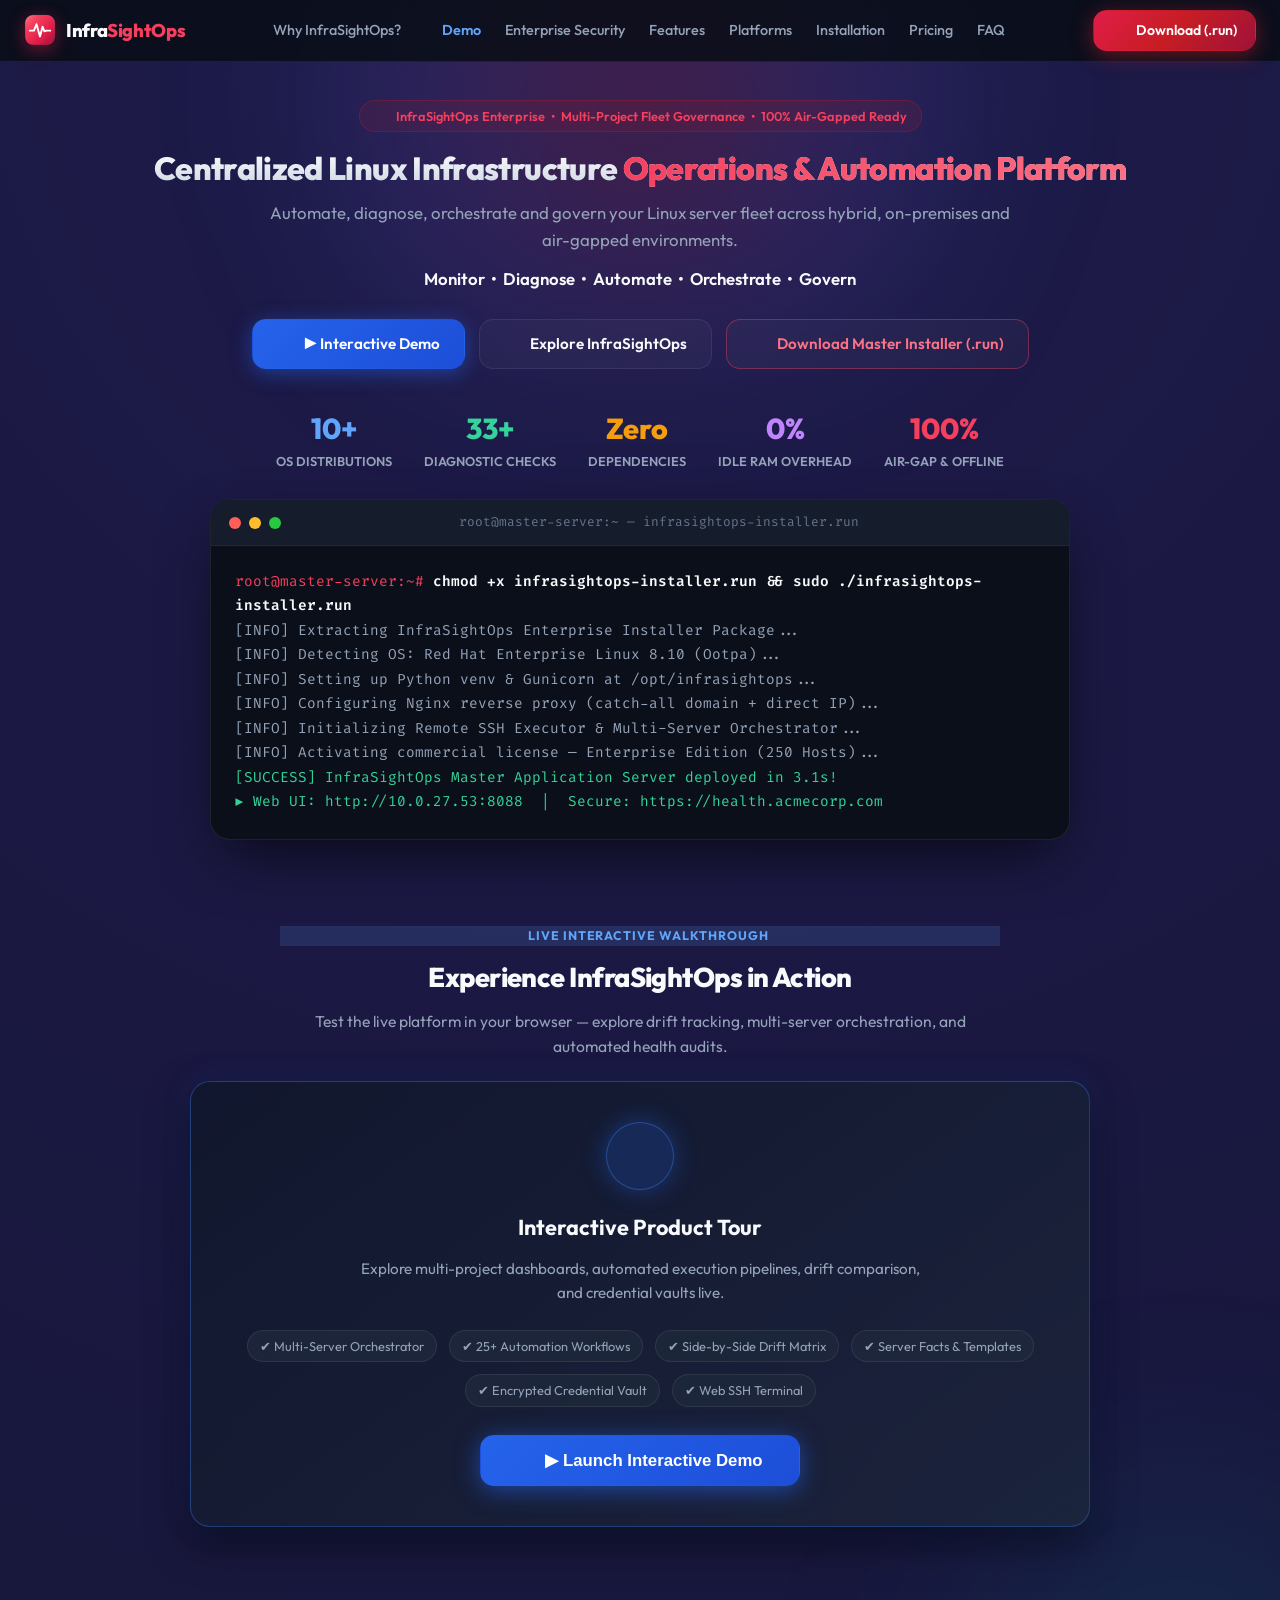
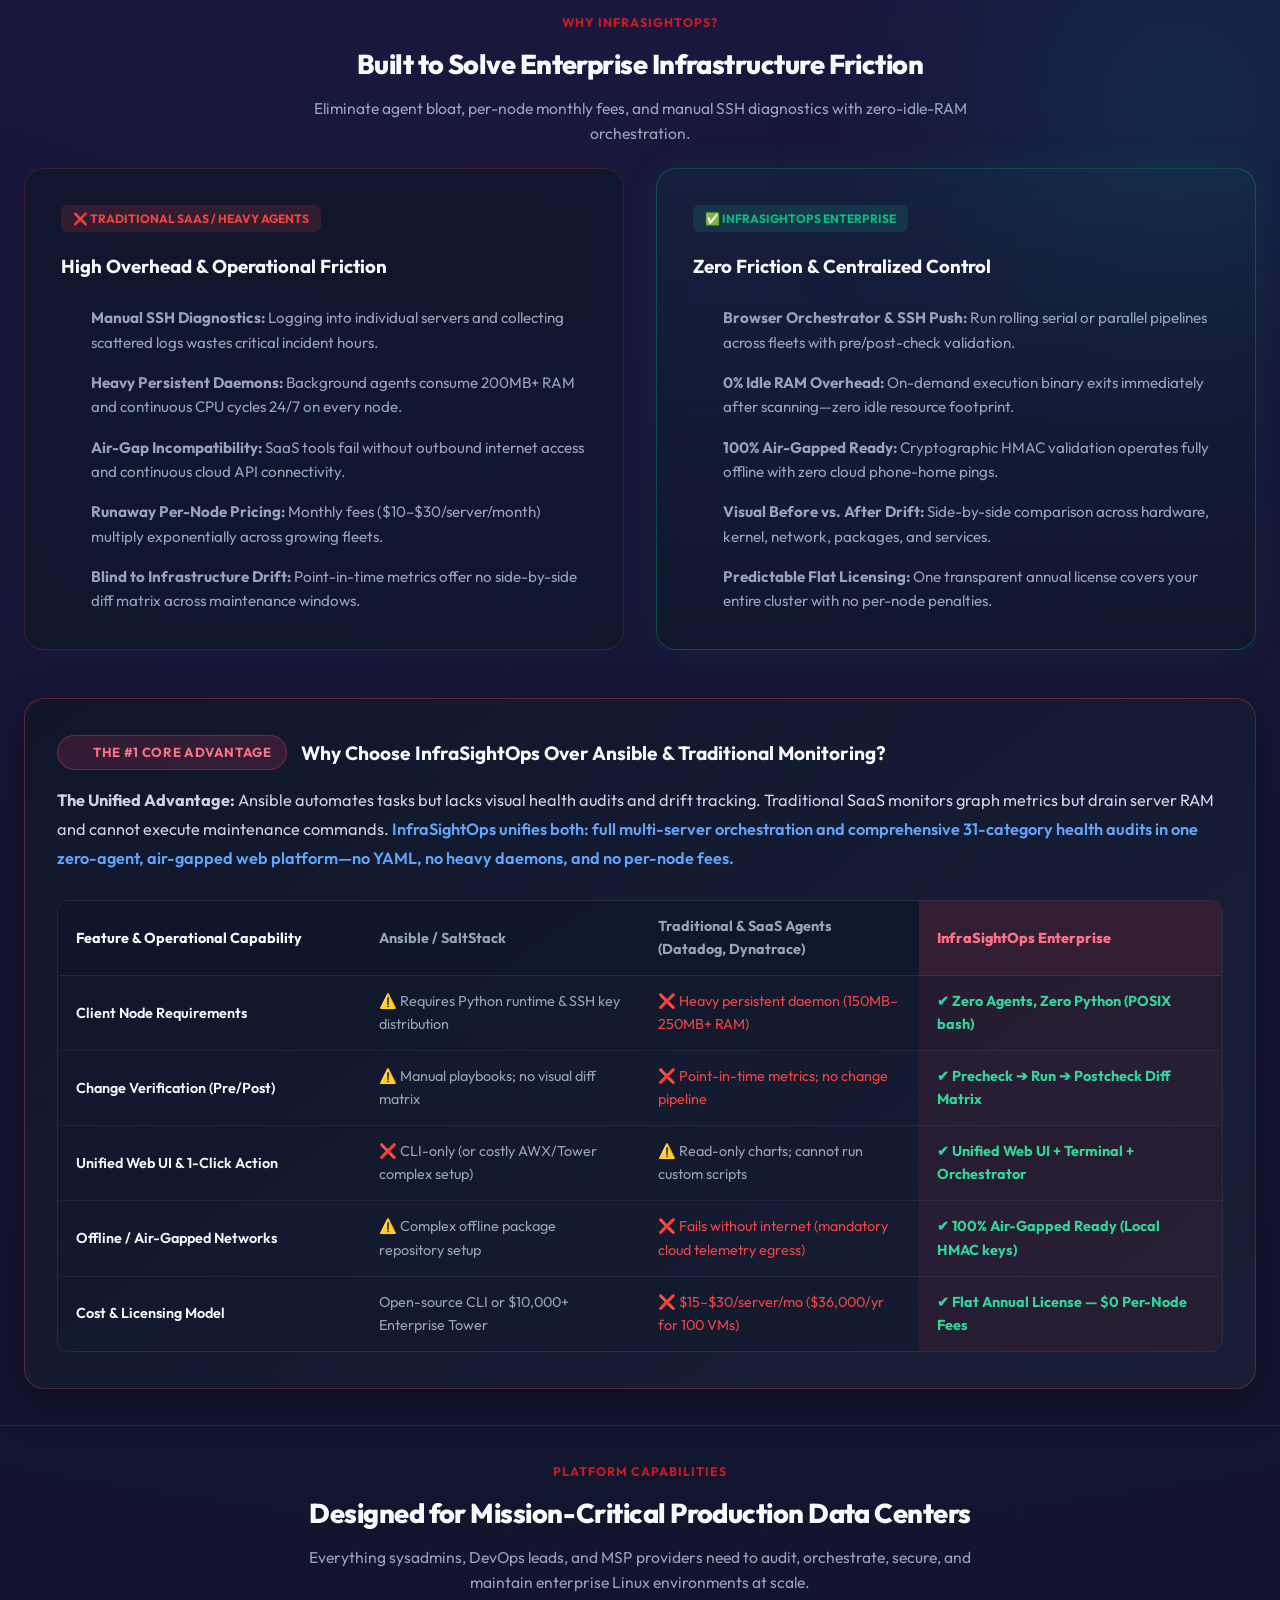
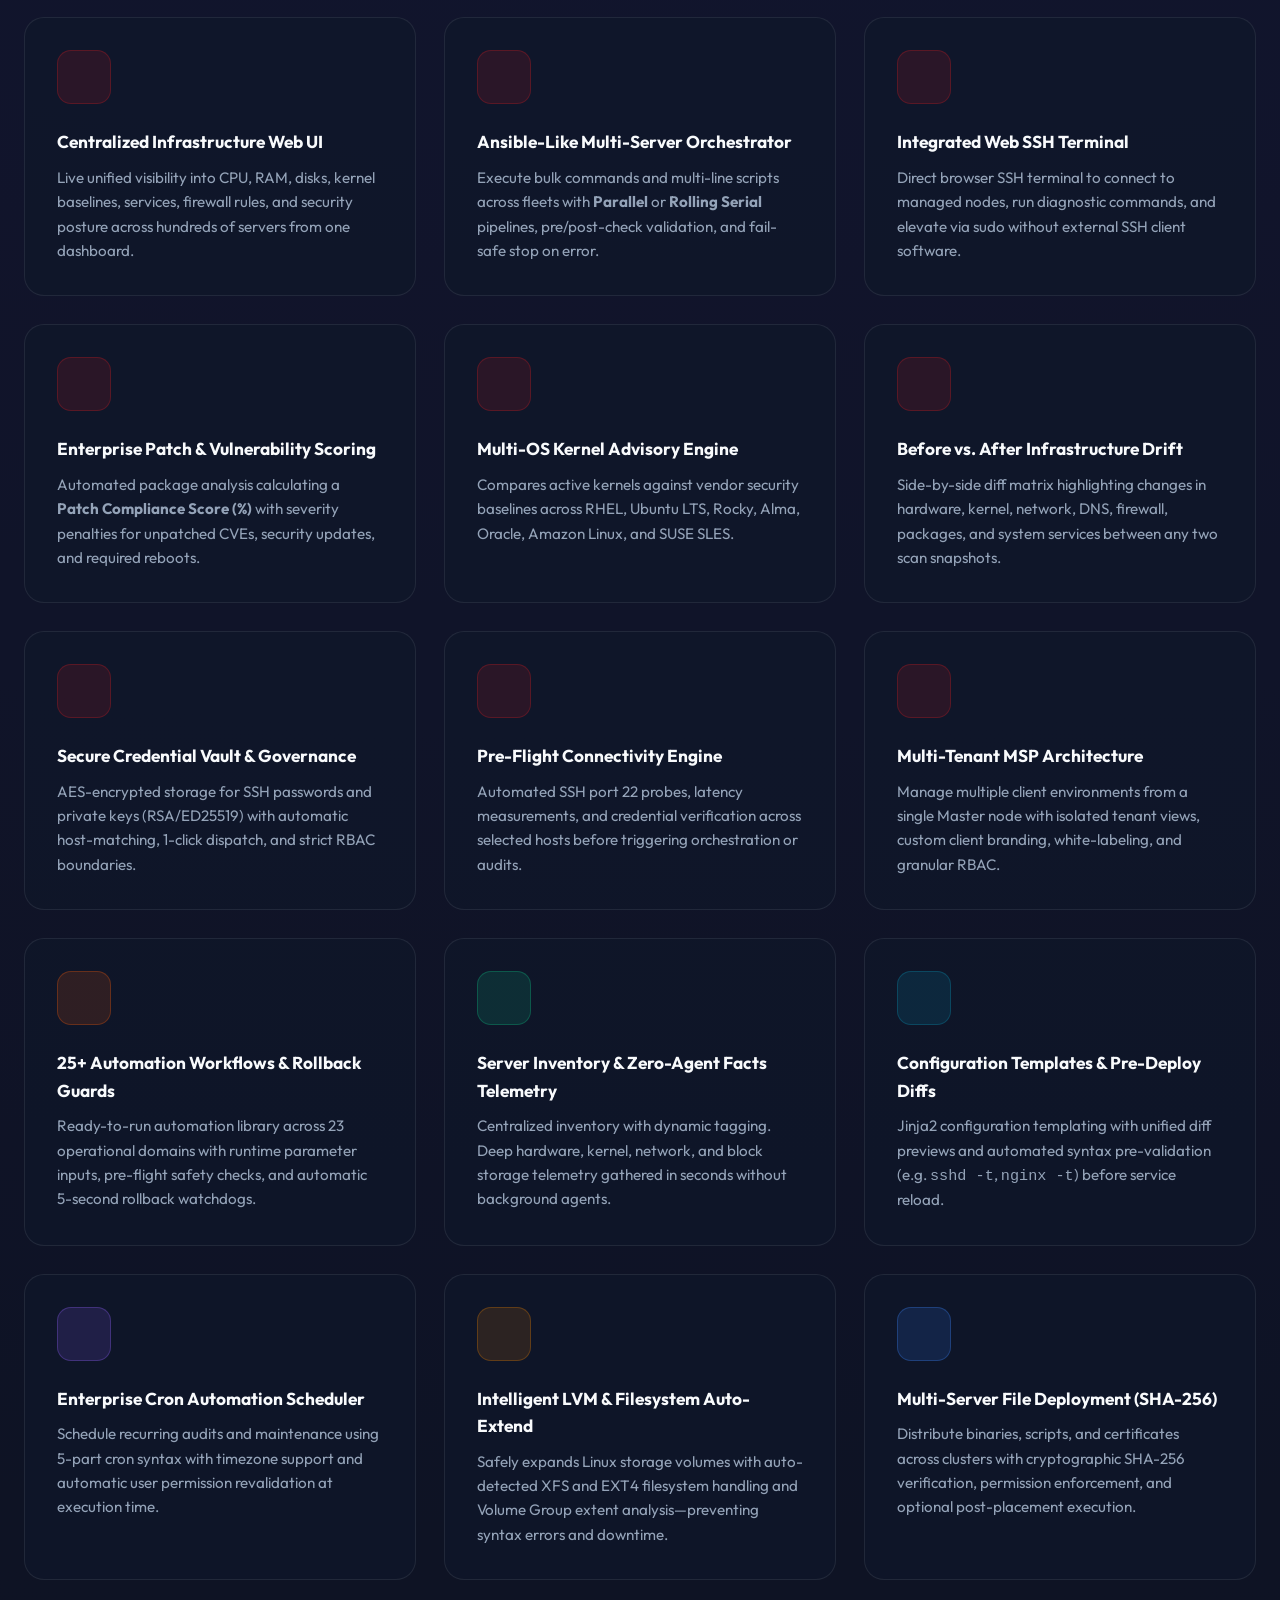
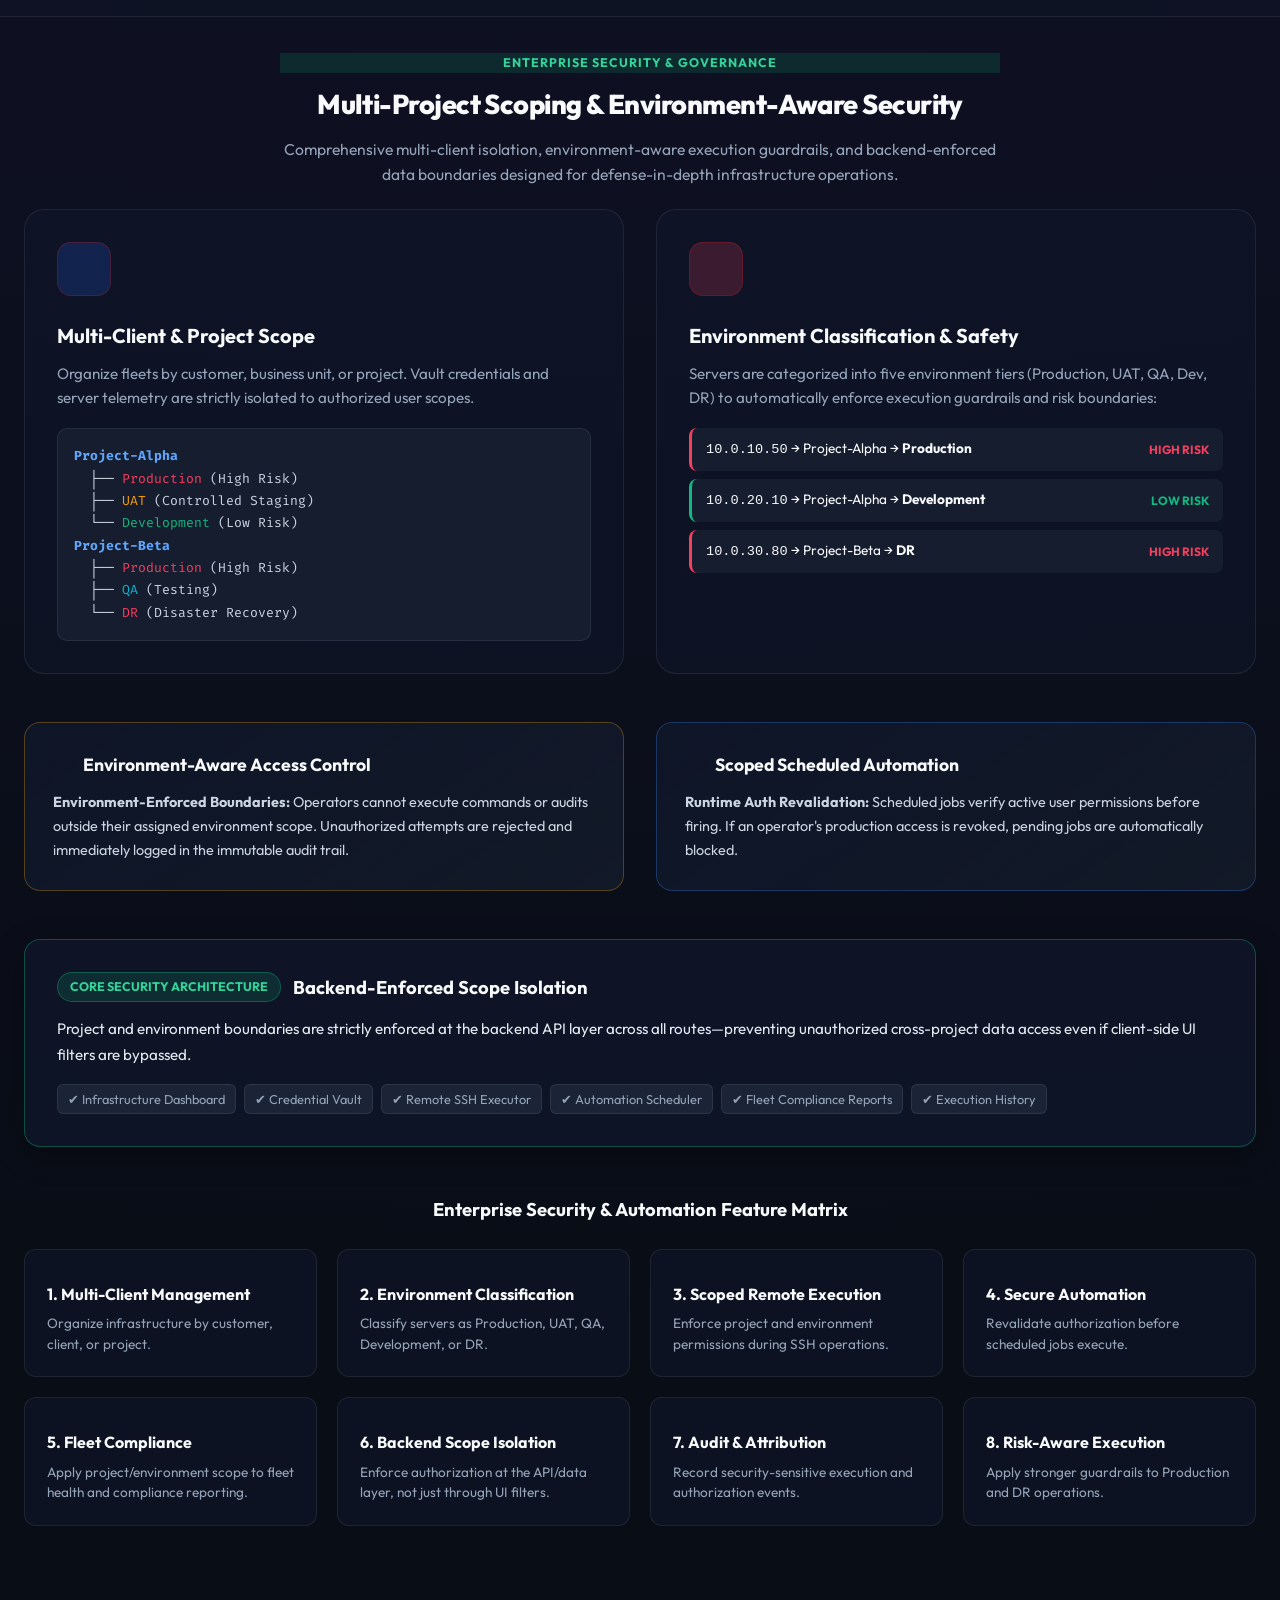
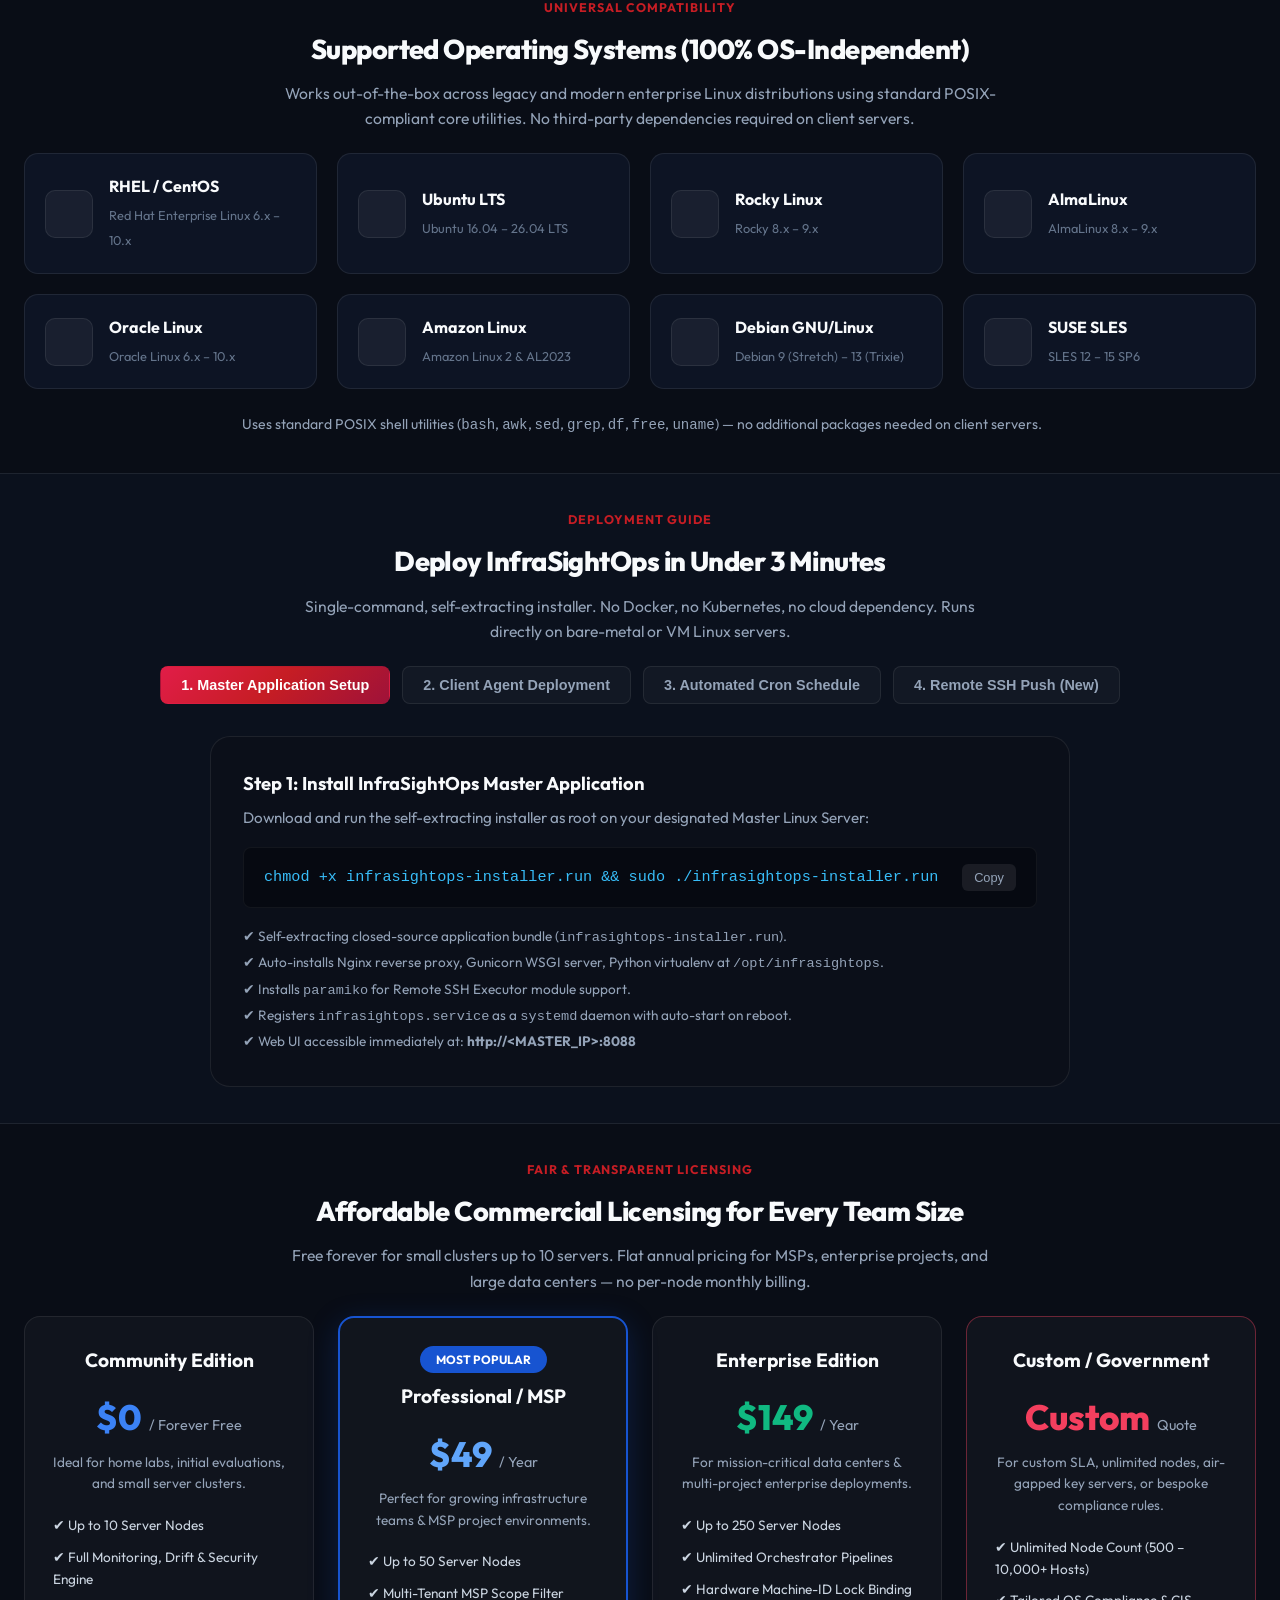
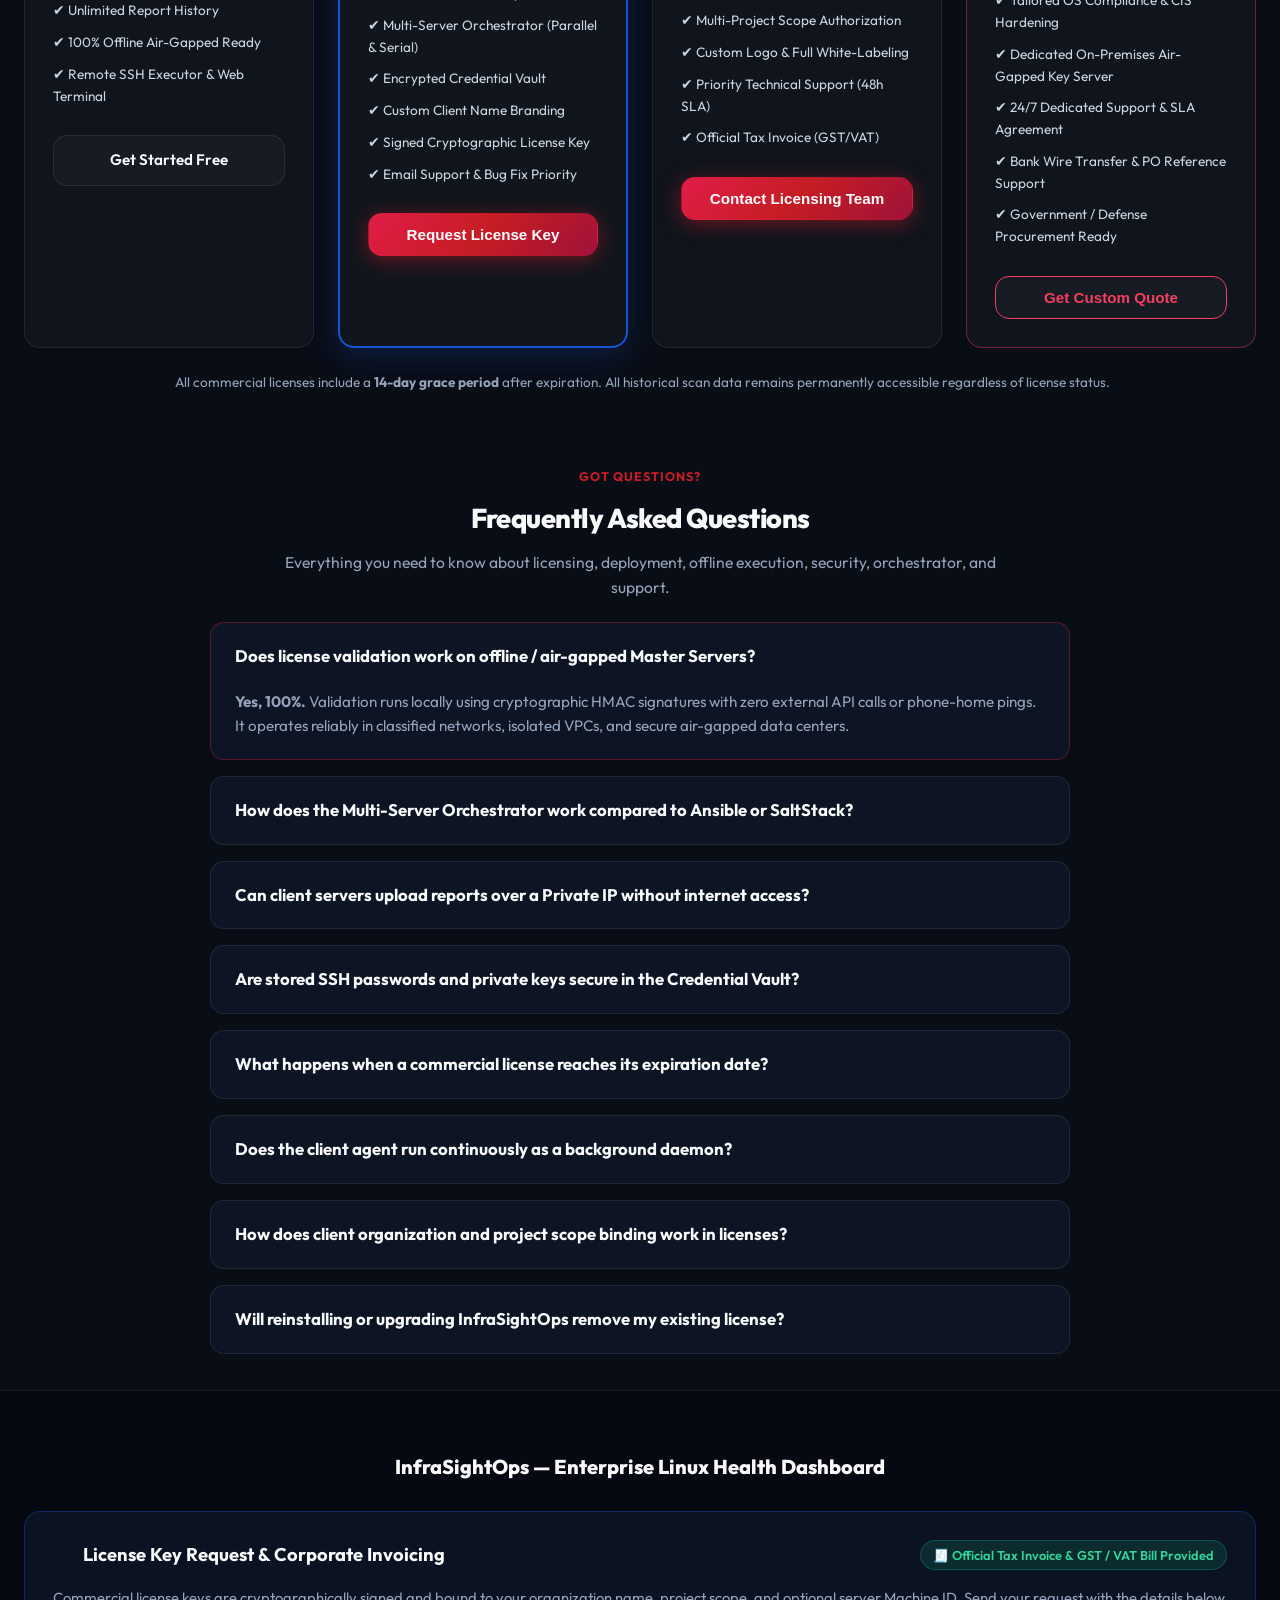
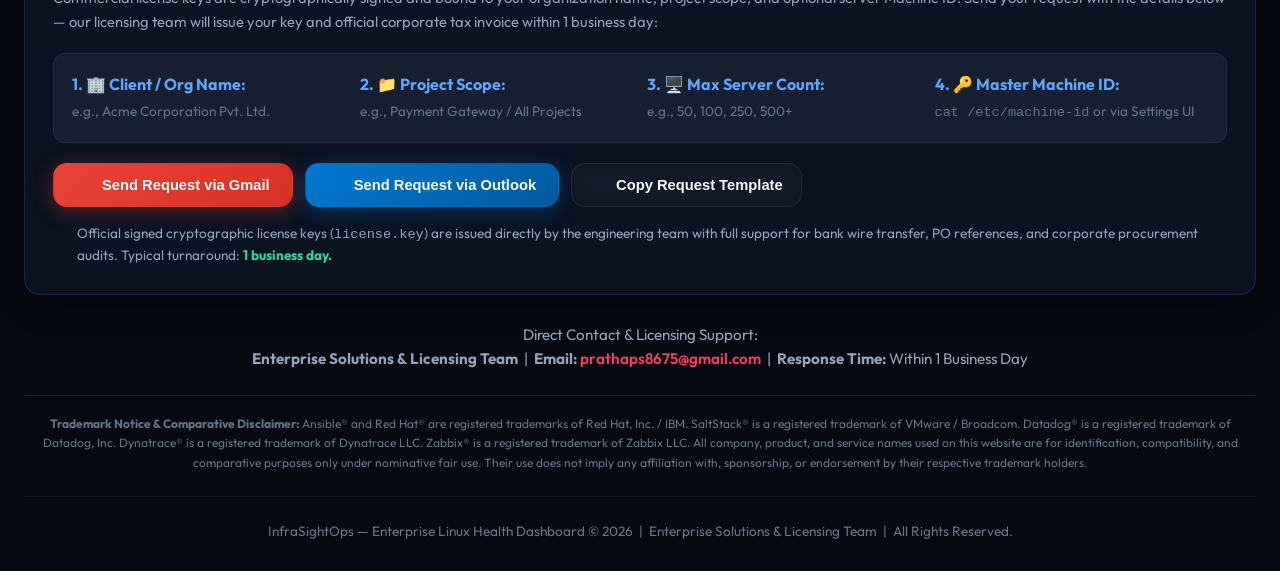
==== commit 041fe503: "test" ====
--- a/index.html
+++ b/index.html
@@ -326,15 +326,15 @@
                             <tr style="background:rgba(15,23,42,0.9);color:#F8FAFC;">
                                 <th style="padding:14px 18px;font-weight:700;border-bottom:1px solid var(--border-glass);width:26%;">Feature &amp; Operational Capability</th>
                                 <th style="padding:14px 18px;font-weight:700;border-bottom:1px solid var(--border-glass);width:24%;color:#94A3B8;">Ansible / SaltStack</th>
-                                <th style="padding:14px 18px;font-weight:700;border-bottom:1px solid var(--border-glass);width:24%;color:#94A3B8;">Legacy Agents (Datadog/Zabbix)</th>
+                                <th style="padding:14px 18px;font-weight:700;border-bottom:1px solid var(--border-glass);width:24%;color:#94A3B8;">Traditional &amp; SaaS Agents (Datadog, Dynatrace)</th>
                                 <th style="padding:14px 18px;font-weight:800;border-bottom:1px solid var(--border-glass);width:26%;background:rgba(244,63,94,0.15);color:#FB7185;">InfraSightOps Enterprise</th>
                             </tr>
                         </thead>
                         <tbody>
                             <tr style="border-bottom:1px solid rgba(255,255,255,0.05);background:rgba(15,23,42,0.4);">
                                 <td style="padding:14px 18px;font-weight:600;color:#F8FAFC;border-bottom:1px solid rgba(255,255,255,0.05);">Client Node Requirements</td>
-                                <td style="padding:14px 18px;color:#94A3B8;border-bottom:1px solid rgba(255,255,255,0.05);">⚠️ Requires Python &amp; SSH key distribution</td>
-                                <td style="padding:14px 18px;color:#EF4444;border-bottom:1px solid rgba(255,255,255,0.05);">❌ Heavy background agent (200MB+ RAM)</td>
+                                <td style="padding:14px 18px;color:#94A3B8;border-bottom:1px solid rgba(255,255,255,0.05);">⚠️ Requires Python runtime &amp; SSH key distribution</td>
+                                <td style="padding:14px 18px;color:#EF4444;border-bottom:1px solid rgba(255,255,255,0.05);">❌ Heavy persistent daemon (150MB–250MB+ RAM)</td>
                                 <td style="padding:14px 18px;font-weight:700;color:#34D399;background:rgba(244,63,94,0.08);border-bottom:1px solid rgba(255,255,255,0.05);">✔ <strong>Zero Agents, Zero Python (POSIX bash)</strong></td>
                             </tr>
                             <tr style="border-bottom:1px solid rgba(255,255,255,0.05);background:rgba(15,23,42,0.2);">
@@ -352,7 +352,7 @@
                             <tr style="border-bottom:1px solid rgba(255,255,255,0.05);background:rgba(15,23,42,0.2);">
                                 <td style="padding:14px 18px;font-weight:600;color:#F8FAFC;border-bottom:1px solid rgba(255,255,255,0.05);">Offline / Air-Gapped Networks</td>
                                 <td style="padding:14px 18px;color:#94A3B8;border-bottom:1px solid rgba(255,255,255,0.05);">⚠️ Complex offline package repository setup</td>
-                                <td style="padding:14px 18px;color:#EF4444;border-bottom:1px solid rgba(255,255,255,0.05);">❌ Fails (mandatory cloud API phone-home)</td>
+                                <td style="padding:14px 18px;color:#EF4444;border-bottom:1px solid rgba(255,255,255,0.05);">❌ Fails without internet (mandatory cloud telemetry egress)</td>
                                 <td style="padding:14px 18px;font-weight:700;color:#34D399;background:rgba(244,63,94,0.08);border-bottom:1px solid rgba(255,255,255,0.05);">✔ <strong>100% Air-Gapped Ready (Local HMAC keys)</strong></td>
                             </tr>
                             <tr style="background:rgba(15,23,42,0.4);">
@@ -1086,6 +1086,9 @@
                 <strong>Email:</strong> <a href="mailto:prathaps8675@gmail.com">prathaps8675@gmail.com</a> &nbsp;|&nbsp;
                 <strong>Response Time:</strong> Within 1 Business Day
             </p>
+            <div style="margin-top:24px;padding-top:18px;border-top:1px solid rgba(255,255,255,0.08);font-size:0.75rem;color:var(--text-dim);line-height:1.6;text-align:center;">
+                <strong>Trademark Notice &amp; Comparative Disclaimer:</strong> Ansible® and Red Hat® are registered trademarks of Red Hat, Inc. / IBM. SaltStack® is a registered trademark of VMware / Broadcom. Datadog® is a registered trademark of Datadog, Inc. Dynatrace® is a registered trademark of Dynatrace LLC. Zabbix® is a registered trademark of Zabbix LLC. All company, product, and service names used on this website are for identification, compatibility, and comparative purposes only under nominative fair use. Their use does not imply any affiliation with, sponsorship, or endorsement by their respective trademark holders.
+            </div>
             <div class="copyright">
                 InfraSightOps — Enterprise Linux Health Dashboard &copy; 2026 &nbsp;|&nbsp; Enterprise Solutions &amp; Licensing Team &nbsp;|&nbsp; All Rights Reserved.
             </div>
